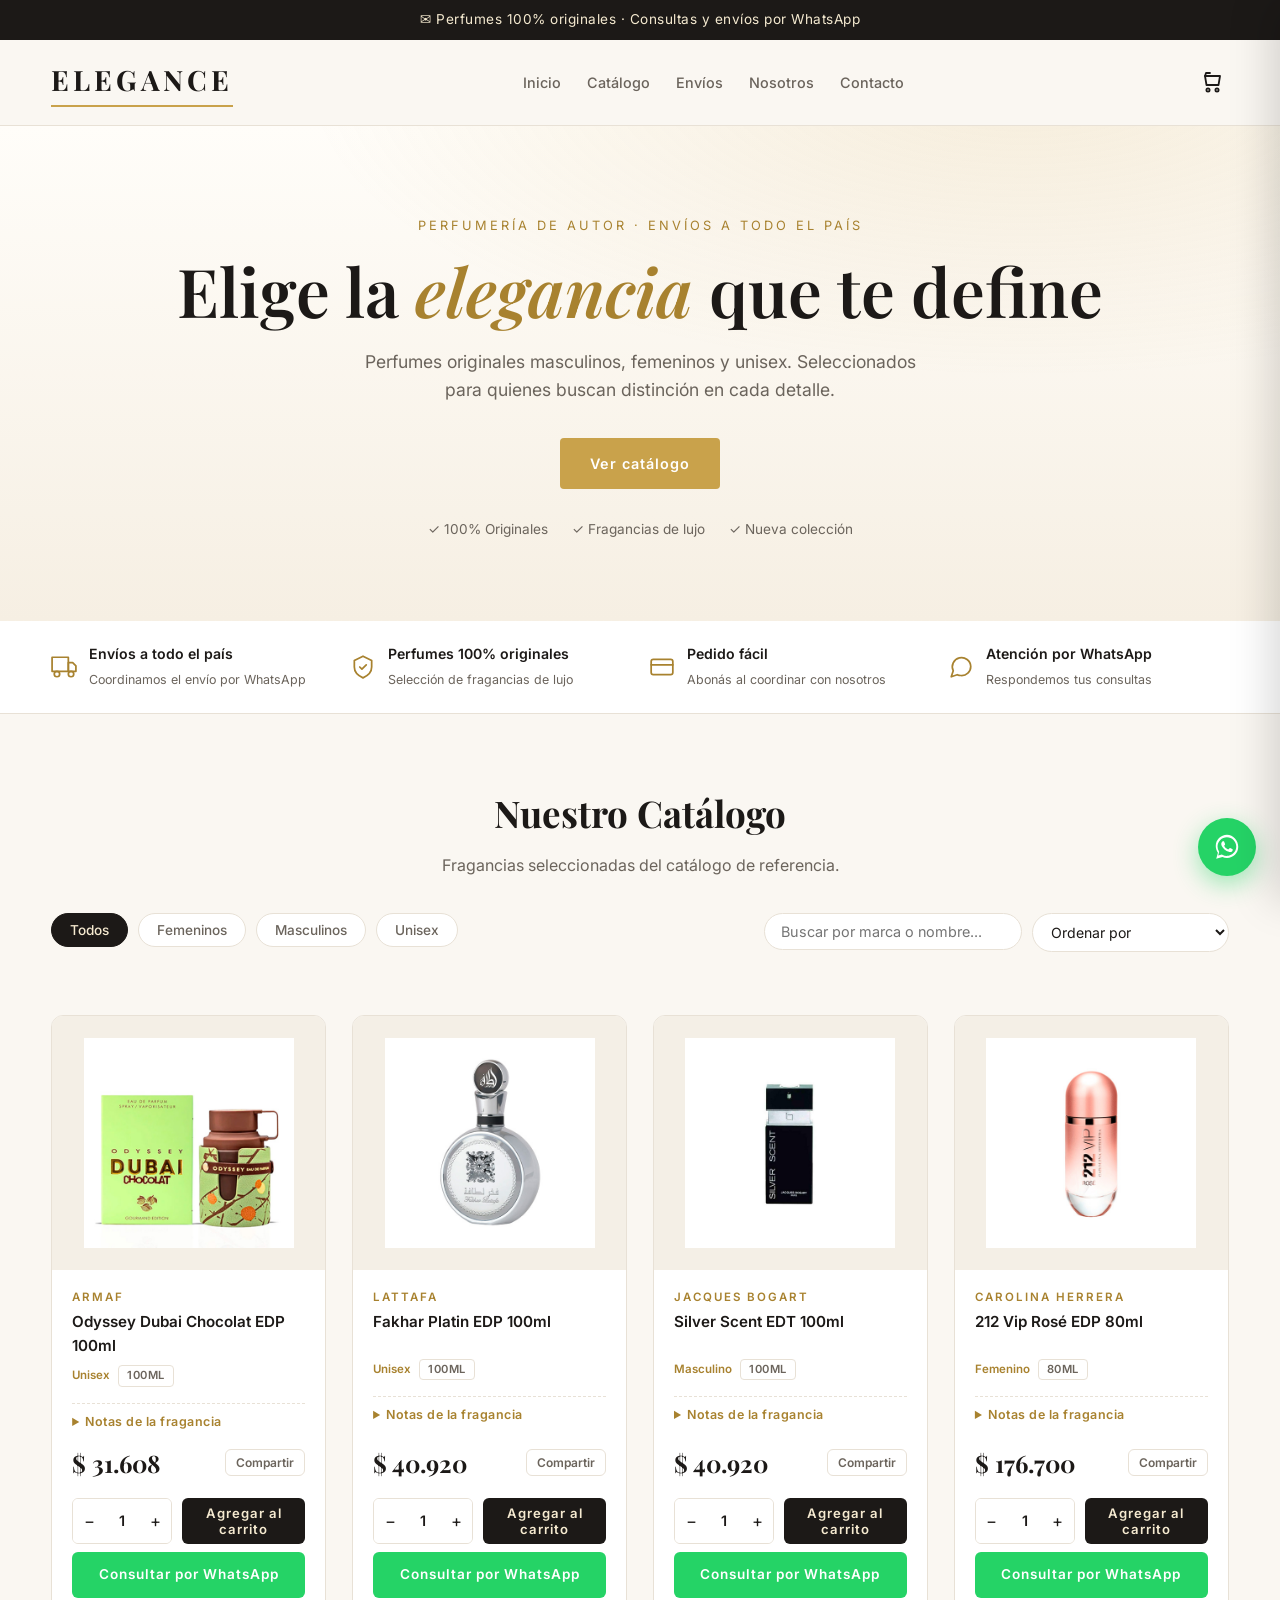
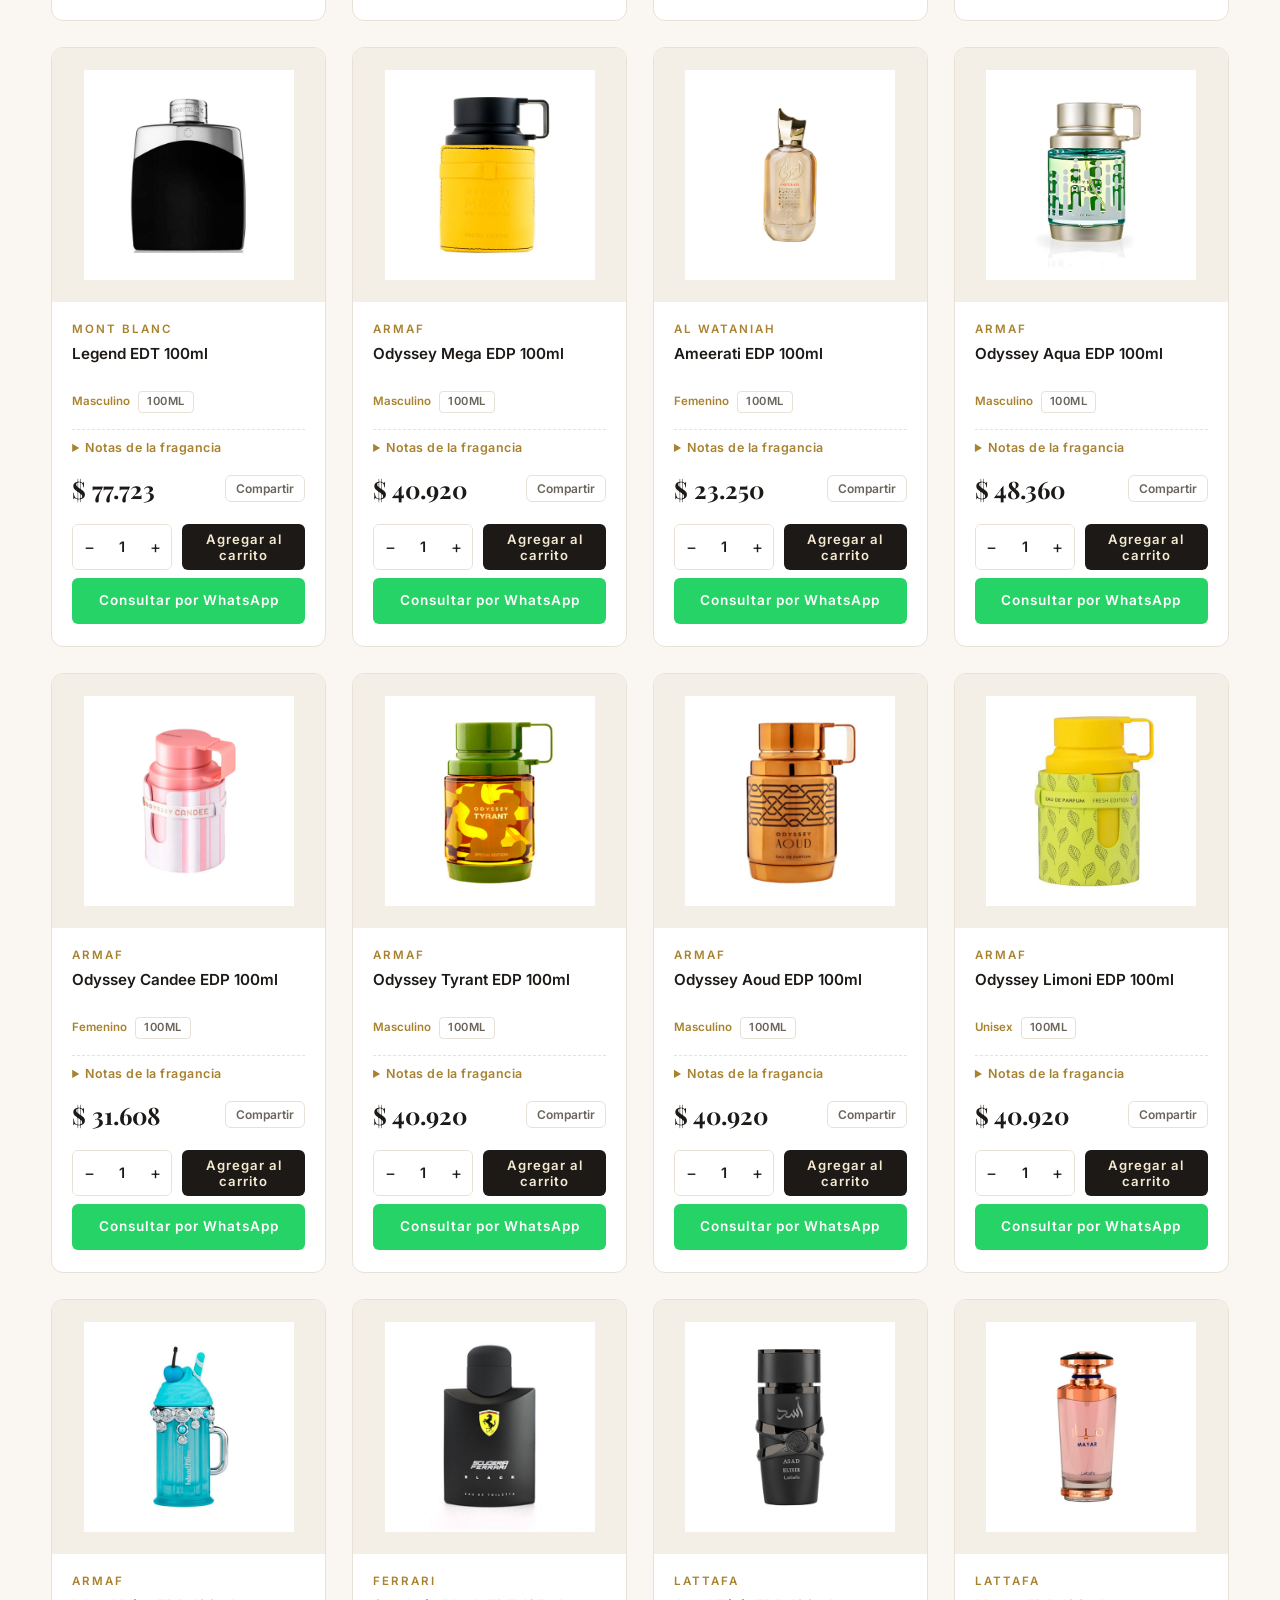
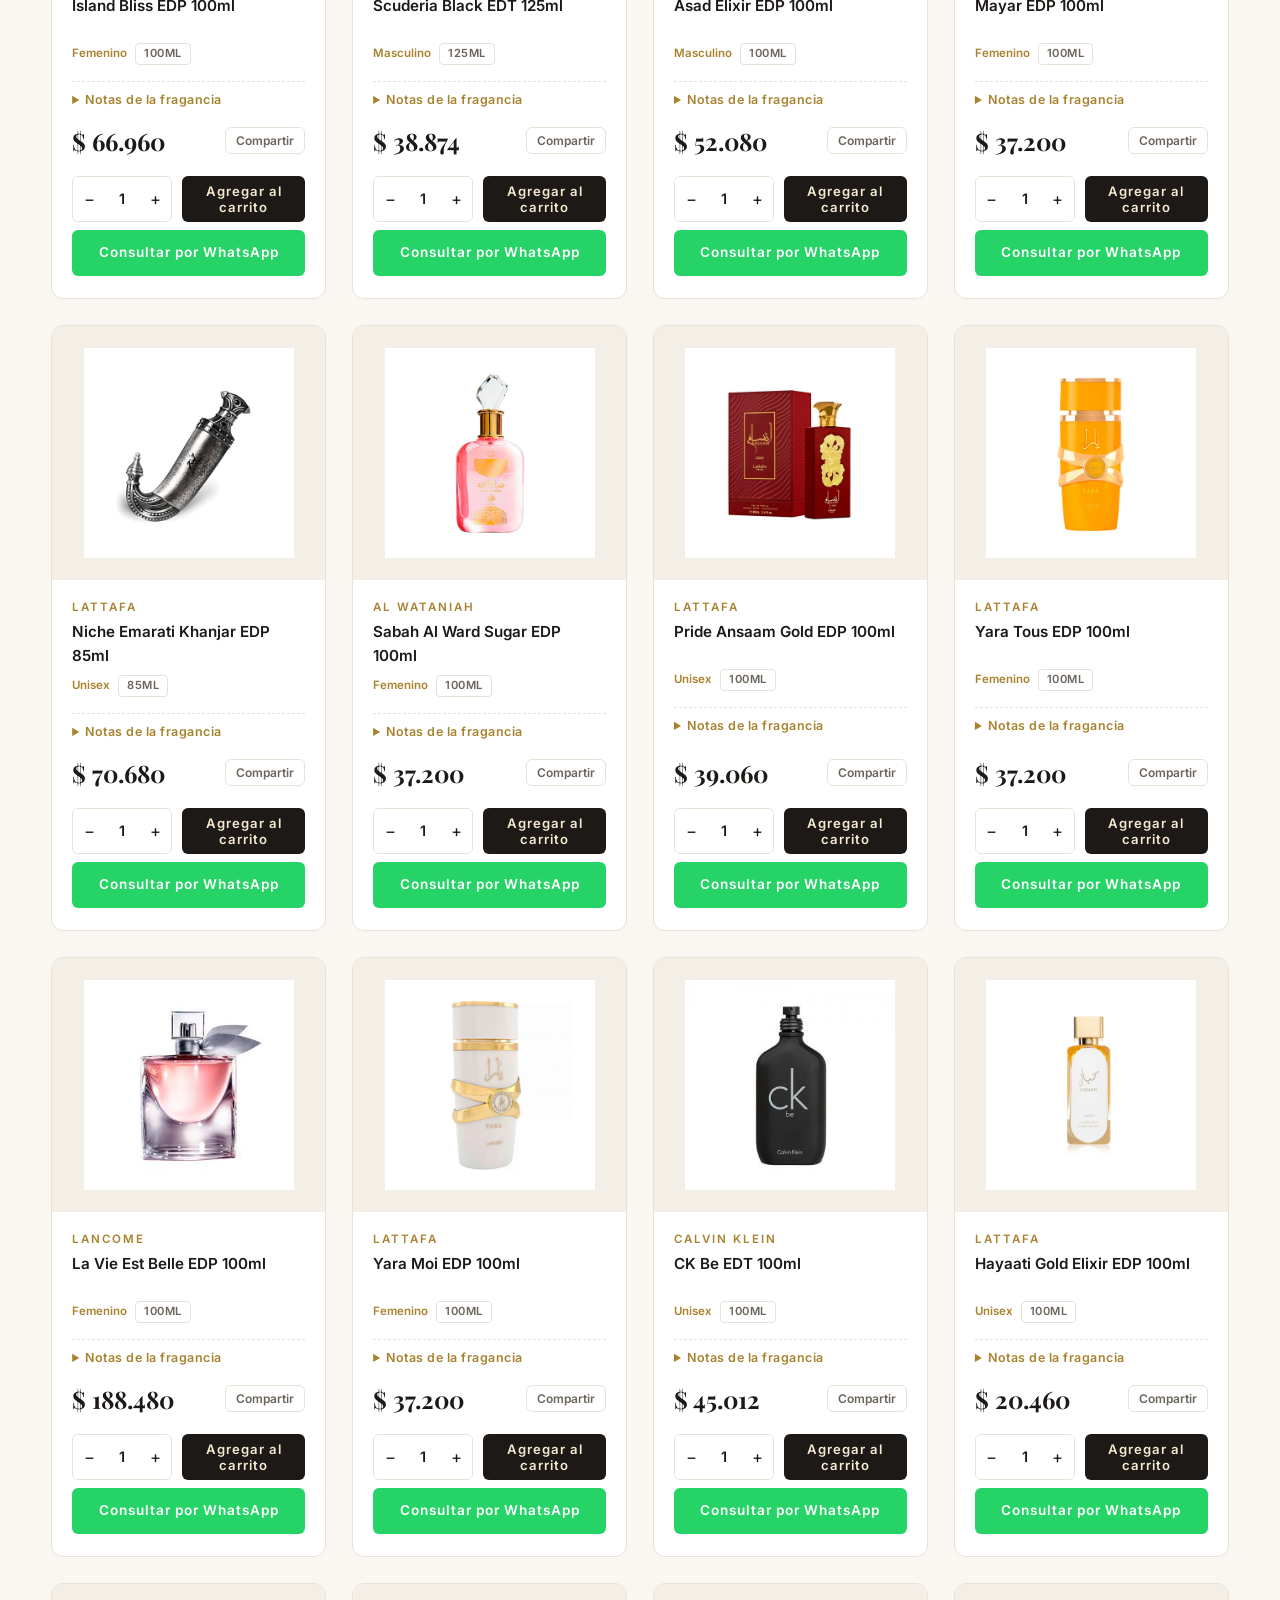
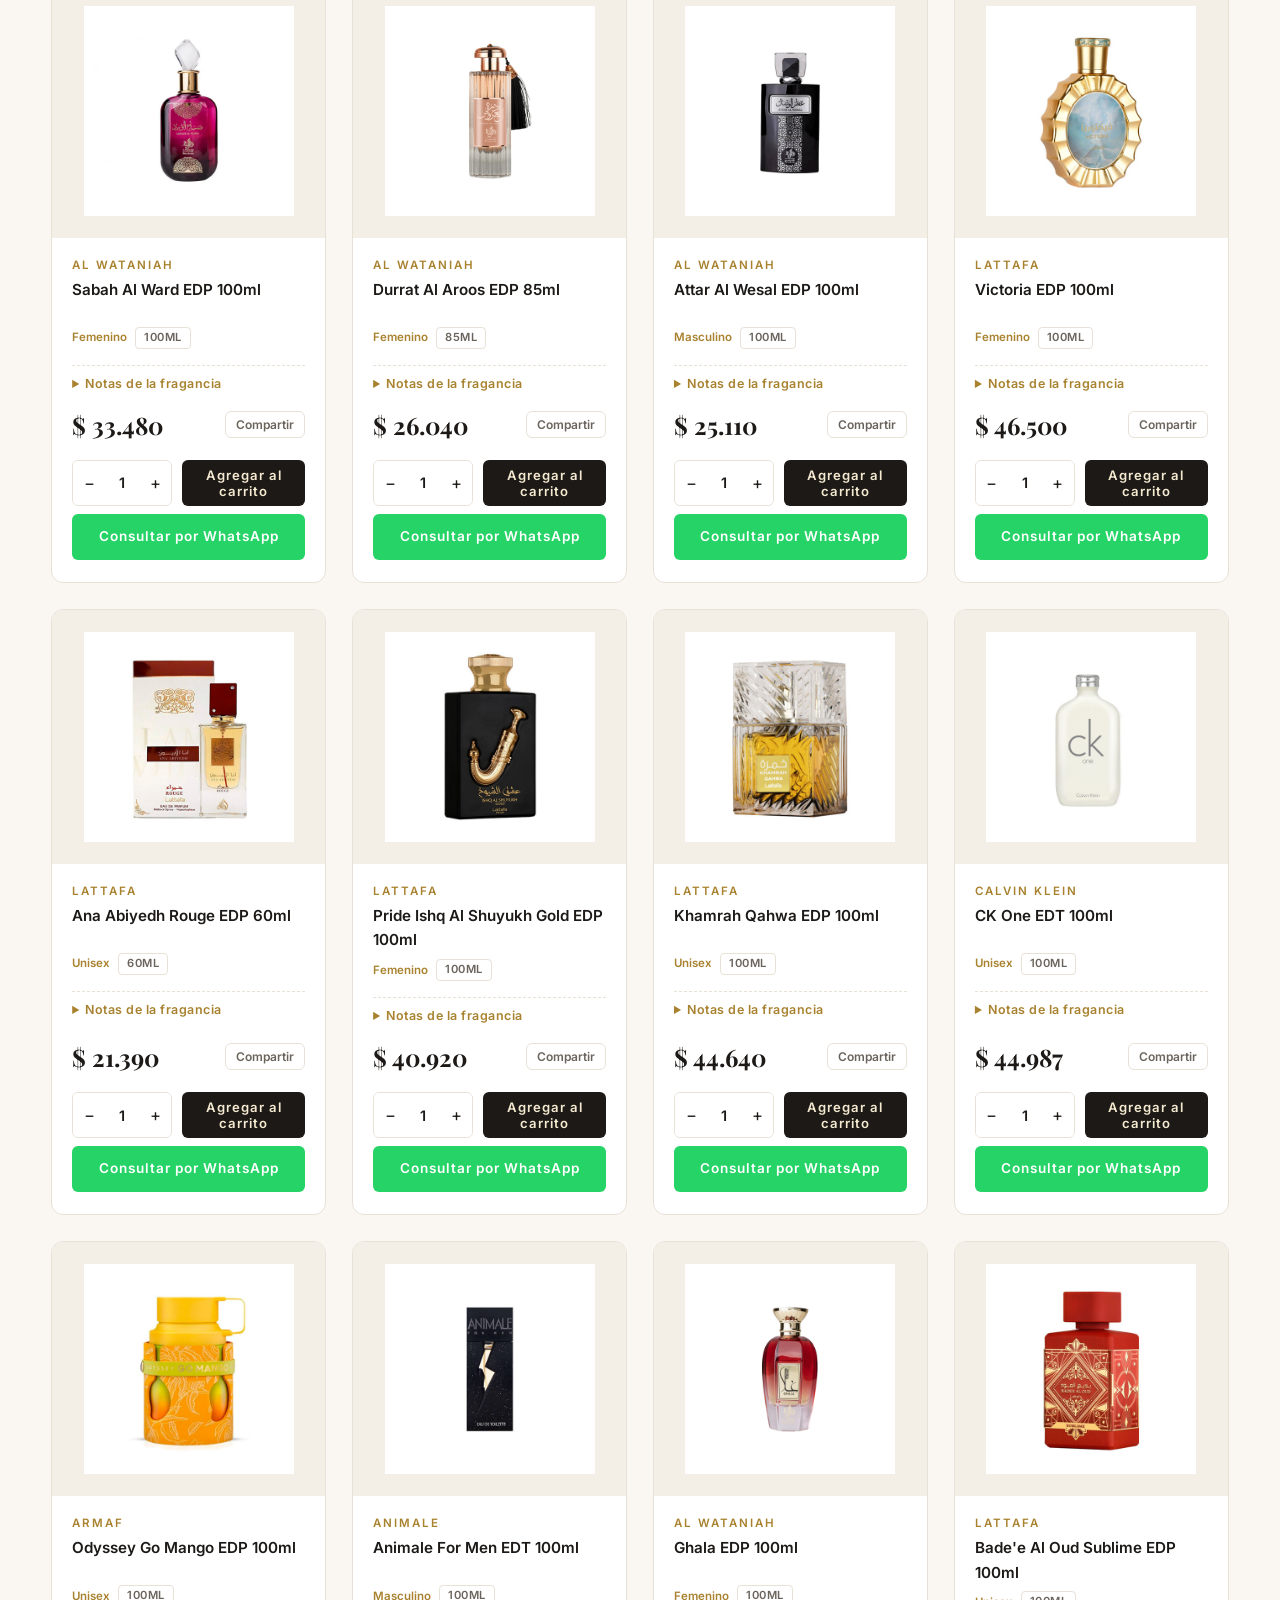
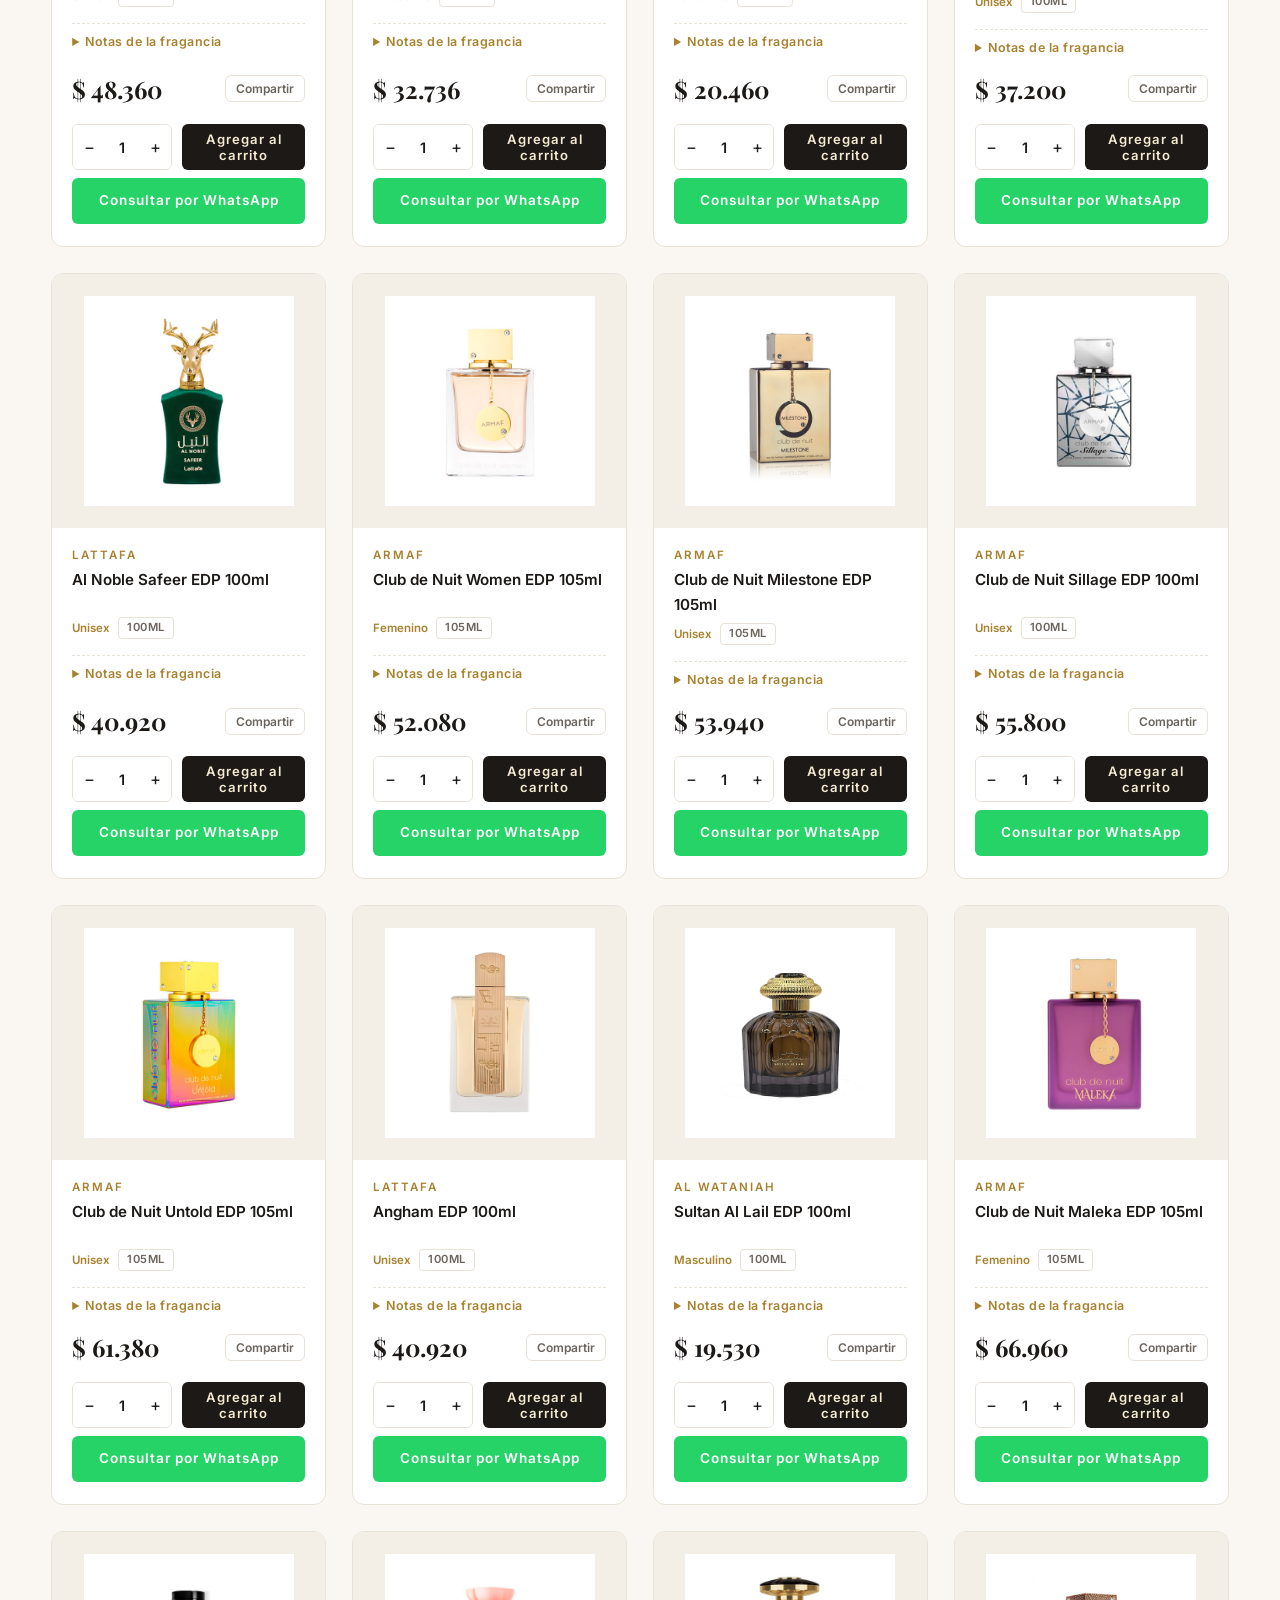
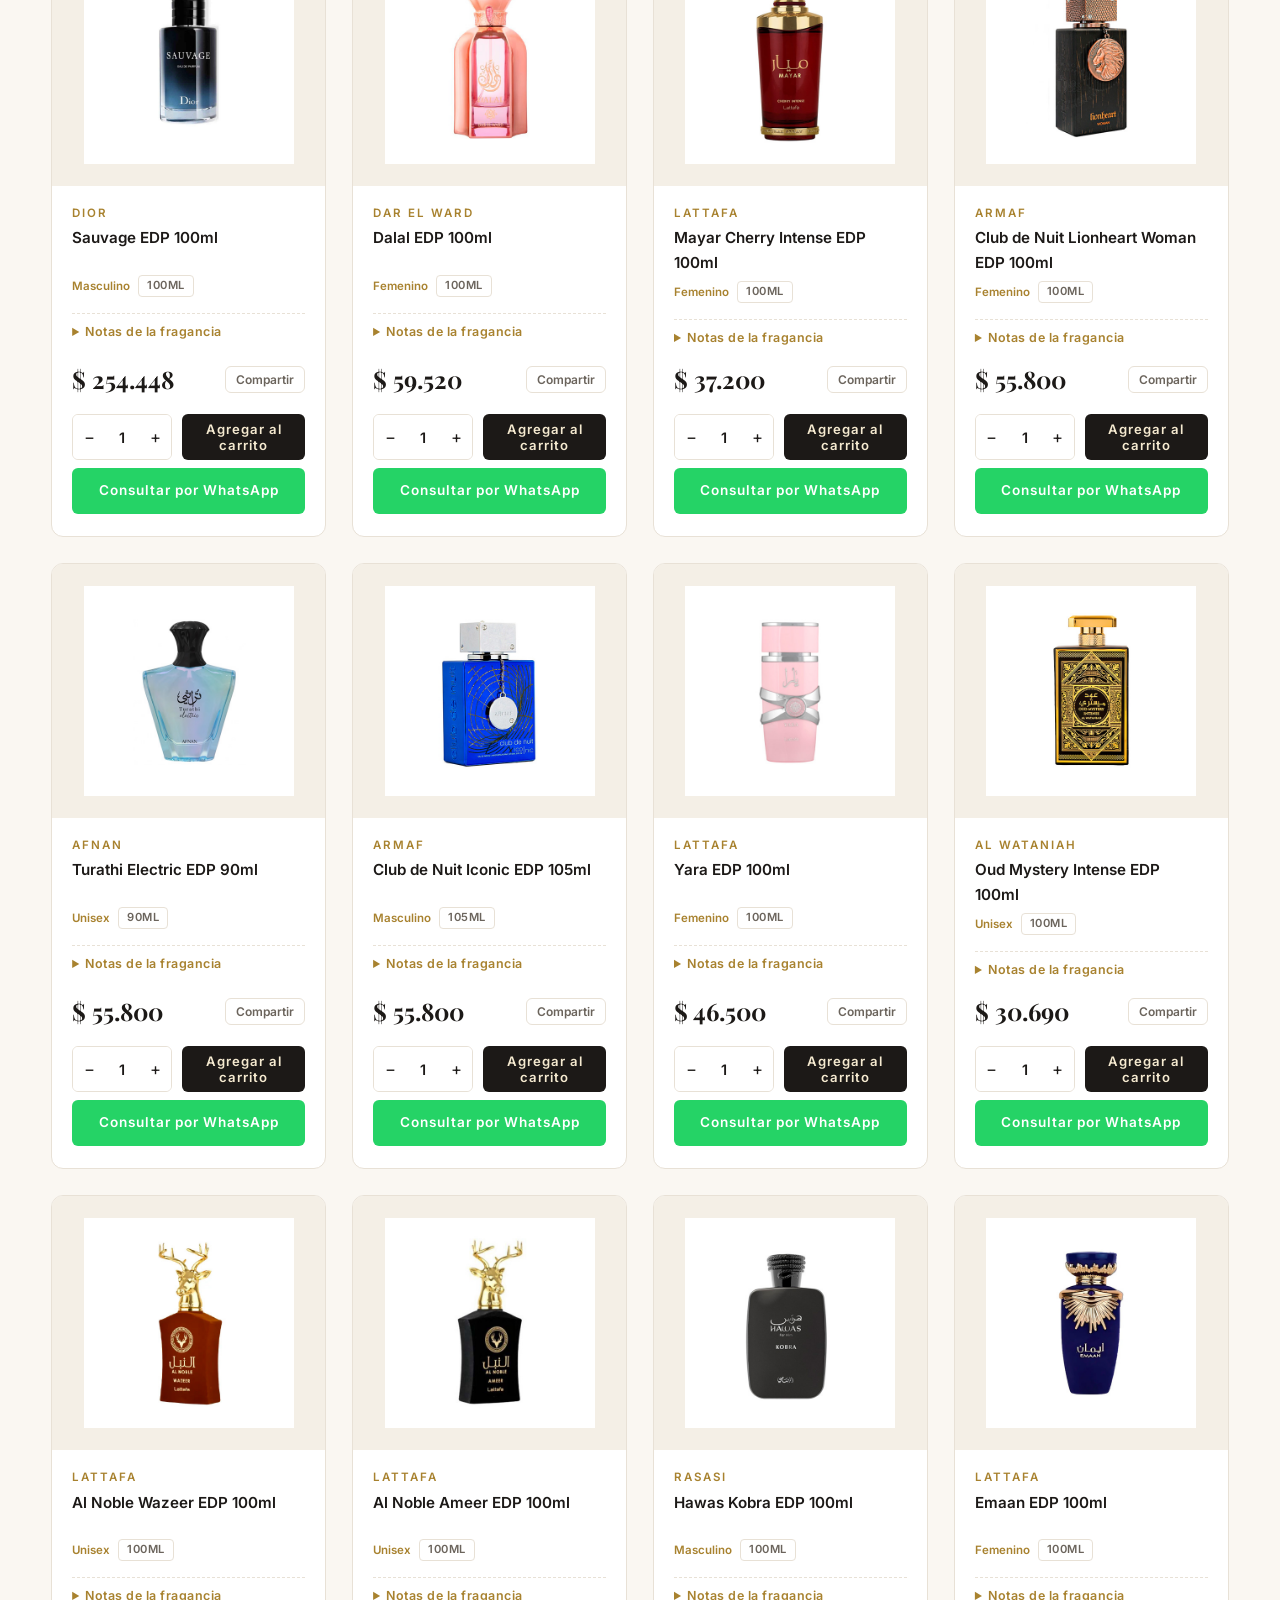
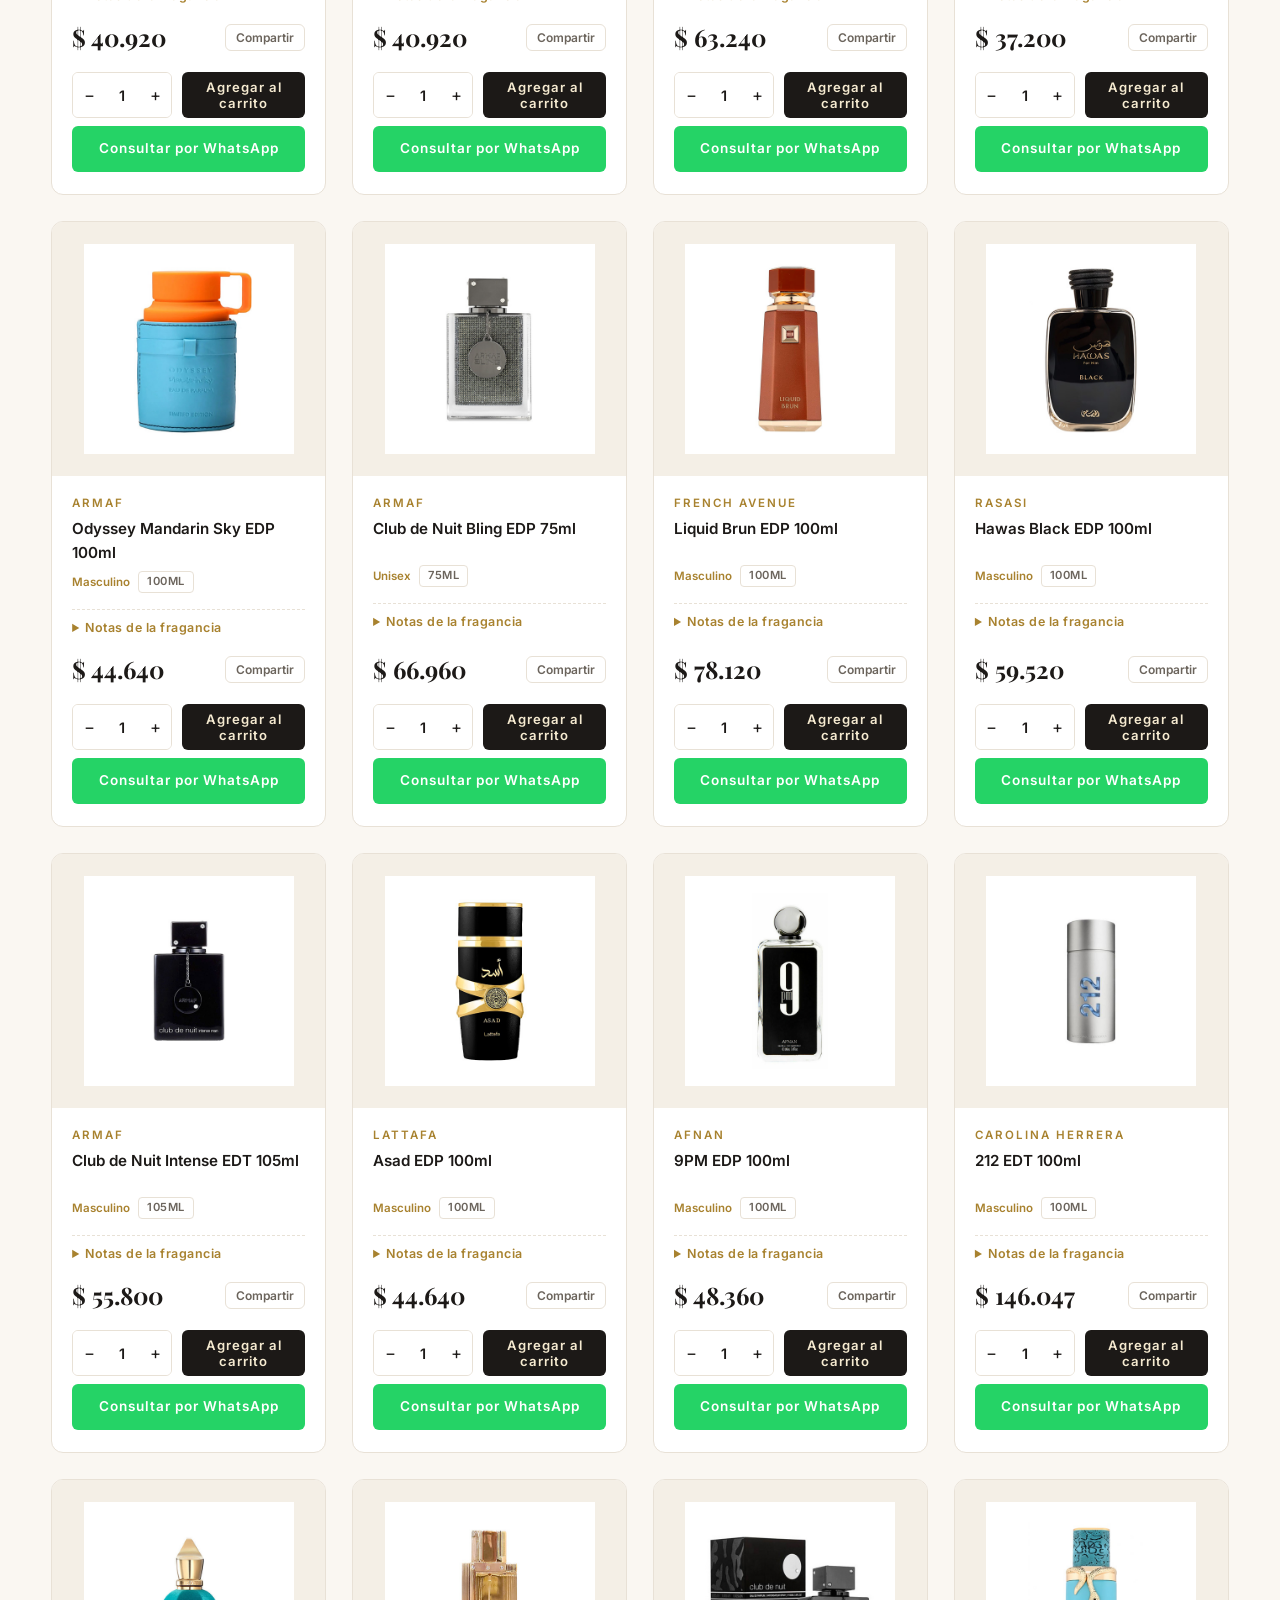
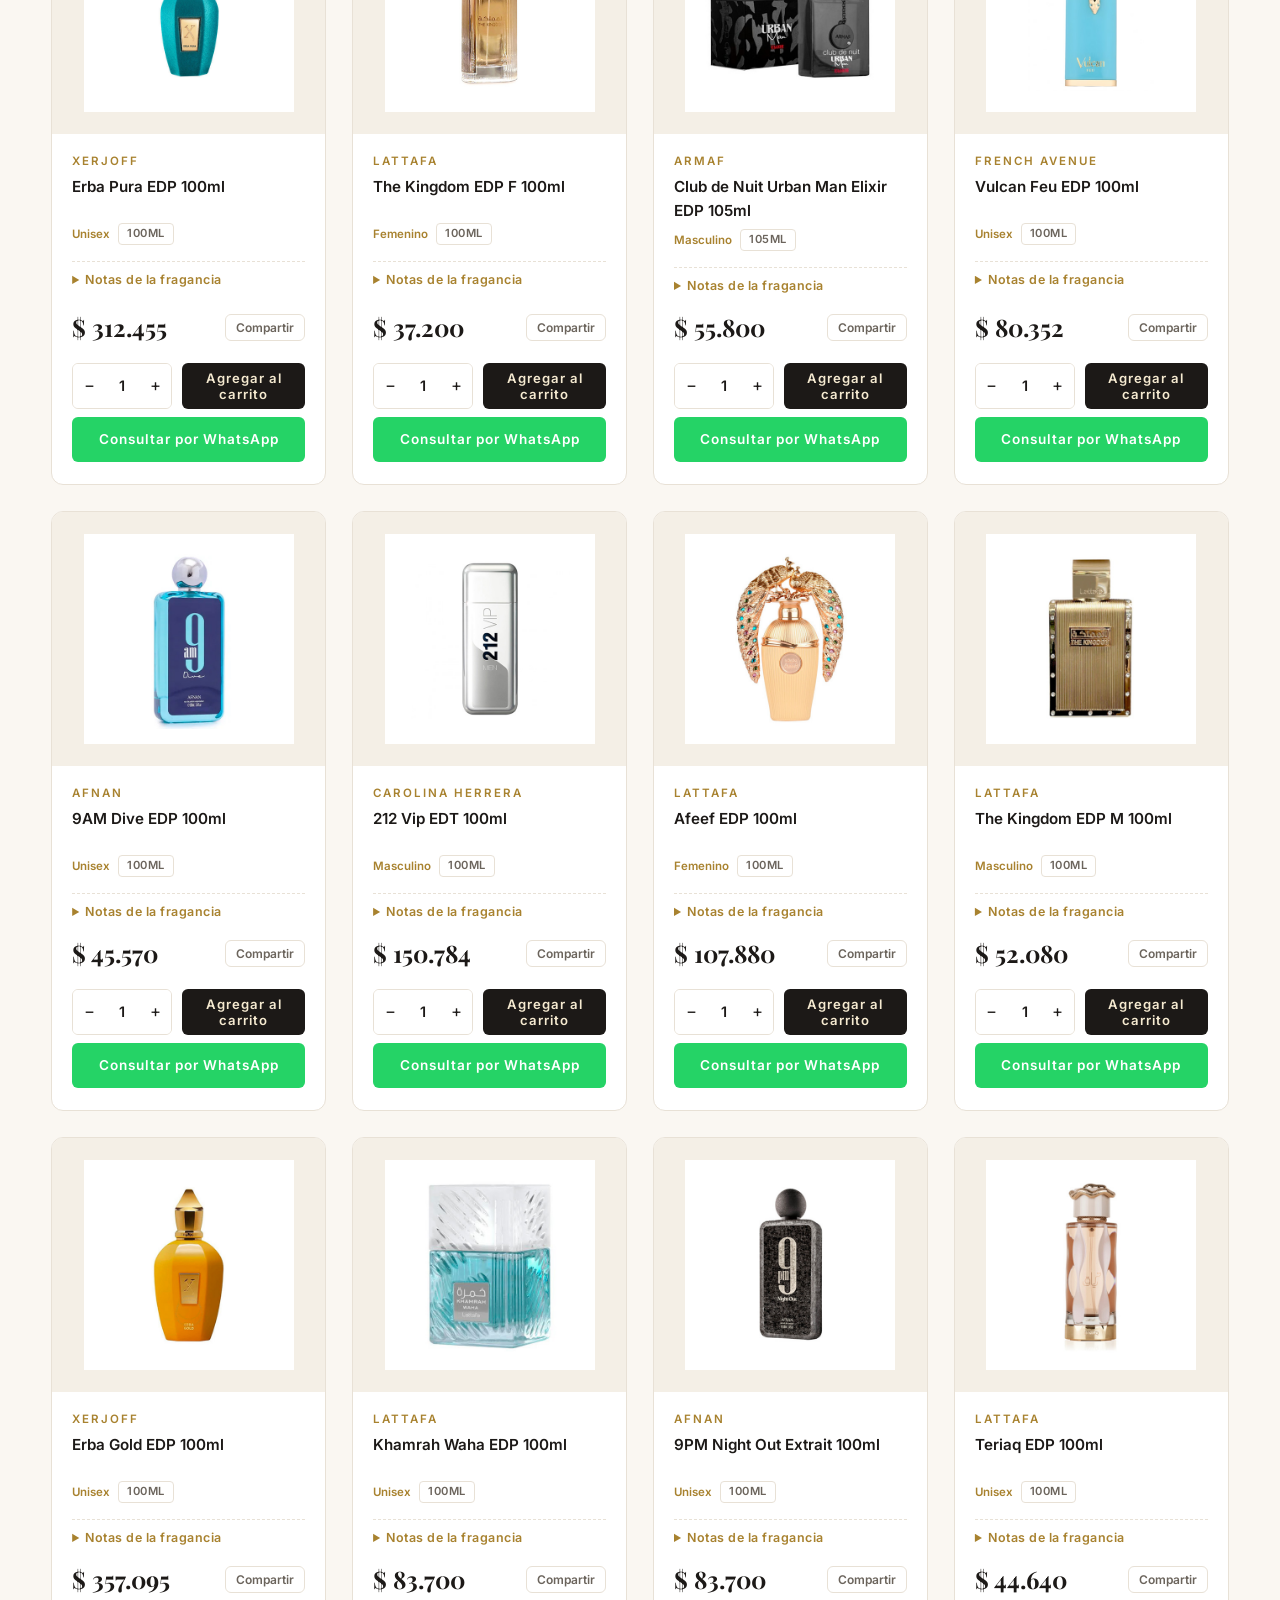
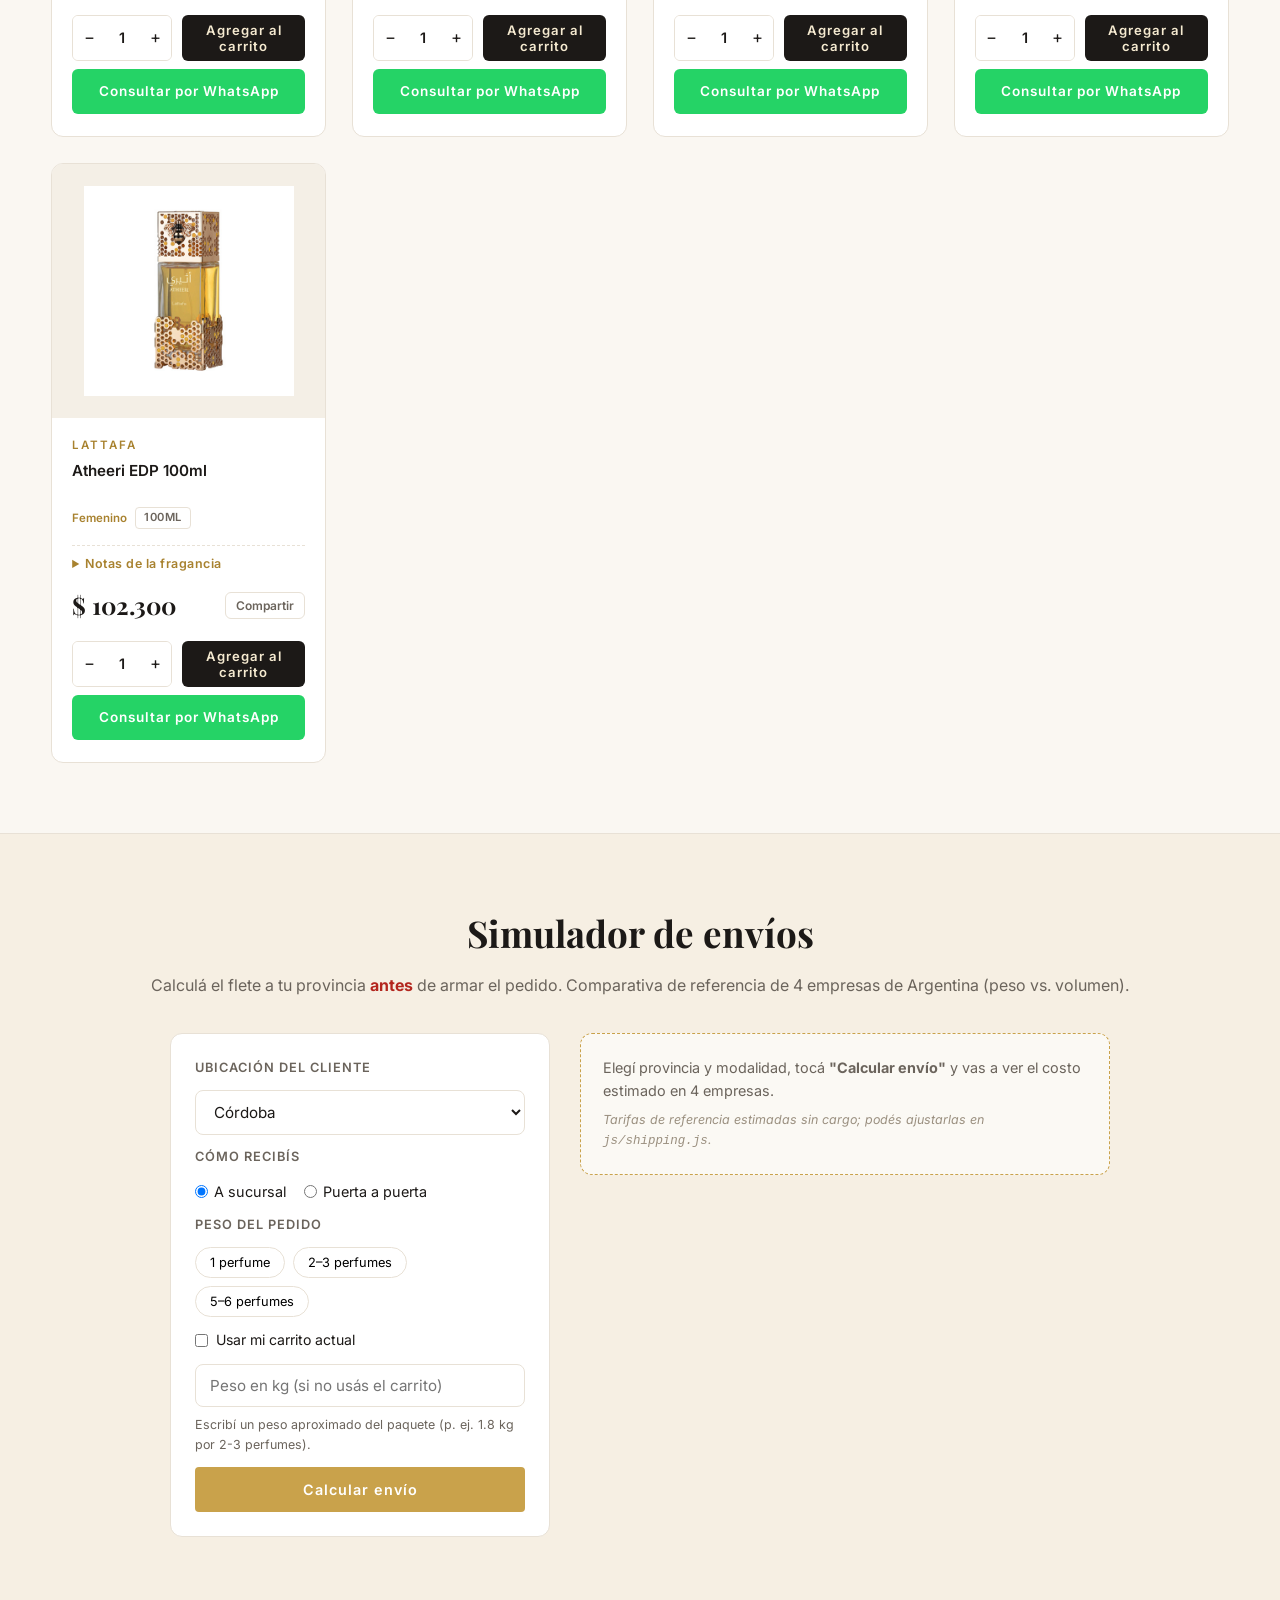
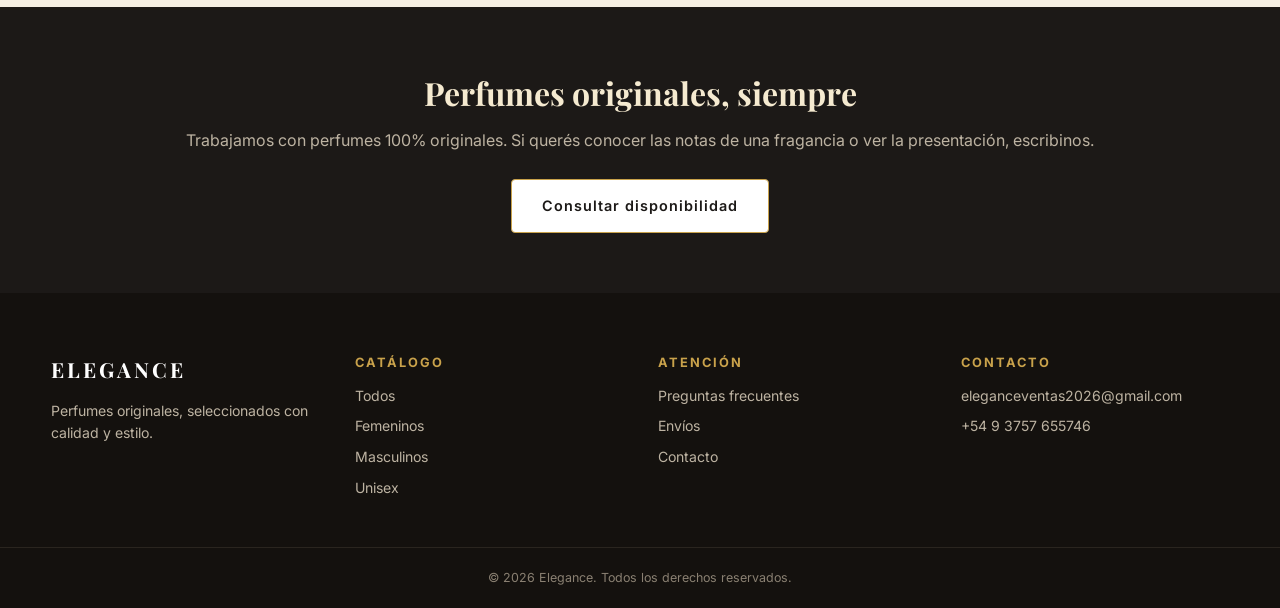
==== index.html @ fa1d2458 "Agregar favicon (SVG, PNG, ICO y apple-touch-icon) al sitio" ====
<!DOCTYPE html>
<html lang="es">
<head>
  <meta charset="UTF-8">
  <meta name="viewport" content="width=device-width, initial-scale=1.0">
  <title>Elegance | Perfumes Originales</title>
  <meta name="description" content="Elegance - Venta de perfumes originales: masculinos, femeninos y unisex.">
  <link rel="preconnect" href="https://fonts.googleapis.com">
  <link rel="preconnect" href="https://fonts.gstatic.com" crossorigin>
  <link href="https://fonts.googleapis.com/css2?family=Playfair+Display:ital,wght@0,400;0,600;0,700;1,400&family=Inter:wght@300;400;500;600;700&display=swap" rel="stylesheet">
  <link rel="stylesheet" href="css/style.css">
  <link rel="icon" type="image/svg+xml" href="favicon.svg">
  <link rel="icon" type="image/png" sizes="32x32" href="favicon.png">
  <link rel="shortcut icon" type="image/x-icon" href="favicon.ico">
  <link rel="apple-touch-icon" sizes="180x180" href="apple-touch-icon.png">
  <meta name="theme-color" content="#1c1917">
</head>
<body>

  <div class="announcement-bar">
    <span>&#9993; Perfumes 100% originales &middot; Consultas y envíos por WhatsApp</span>
  </div>

  <header class="header">
    <div class="container header-inner">
      <a href="#inicio" class="logo">ELEGANCE</a>
      <nav class="nav" id="nav">
        <a href="#inicio">Inicio</a>
        <a href="#catalogo">Catálogo</a>
        <a href="#envios">Envíos</a>
        <a href="#info">Nosotros</a>
        <a href="#contacto">Contacto</a>
      </nav>
      <div class="header-actions">
        <button class="cart-btn" id="cart-btn" aria-label="Carrito">
          <svg width="24" height="24" viewBox="0 0 24 24" fill="none" stroke="currentColor" stroke-width="1.8" stroke-linecap="round" stroke-linejoin="round"><path d="M6 6h15l-1.5 9h-12z"/><path d="M6 6l1-3h4"/><circle cx="9" cy="20" r="1.6"/><circle cx="18" cy="20" r="1.6"/></svg>
          <span class="cart-count" id="cart-count">0</span>
        </button>
      </div>
    </div>
  </header>

  <section class="hero" id="inicio">
    <div class="container hero-inner">
      <p class="hero-overline">Perfumería de autor · Envíos a todo el país</p>
      <h1 class="hero-title">Elige la <em>elegancia</em> que te define</h1>
      <p class="hero-sub">Perfumes originales masculinos, femeninos y unisex. Seleccionados para quienes buscan distinción en cada detalle.</p>
      <div class="hero-cta">
        <a href="#catalogo" class="btn btn-gold">Ver catálogo</a>
      </div>
      <div class="hero-badges">
        <span>&#10003; 100% Originales</span>
        <span>&#10003; Fragancias de lujo</span>
        <span>&#10003; Nueva colección</span>
      </div>
    </div>
  </section>

  <section class="benefits" id="beneficios">
    <div class="container benefits-inner">
      <div class="benefit">
        <svg viewBox="0 0 24 24" fill="none" stroke="currentColor" stroke-width="1.6" stroke-linecap="round" stroke-linejoin="round"><path d="M1 3h15v13H1z"/><path d="M16 8h4l3 3v5h-7V8z"/><circle cx="5.5" cy="18.5" r="2.5"/><circle cx="18.5" cy="18.5" r="2.5"/></svg>
        <div><strong>Envíos a todo el país</strong><span>Coordinamos el envío por WhatsApp</span></div>
      </div>
      <div class="benefit">
        <svg viewBox="0 0 24 24" fill="none" stroke="currentColor" stroke-width="1.6" stroke-linecap="round" stroke-linejoin="round"><path d="M12 2l8 4v6c0 5-3.5 8-8 10-4.5-2-8-5-8-10V6l8-4z"/><path d="M9 12l2 2 4-4"/></svg>
        <div><strong>Perfumes 100% originales</strong><span>Selección de fragancias de lujo</span></div>
      </div>
      <div class="benefit">
        <svg viewBox="0 0 24 24" fill="none" stroke="currentColor" stroke-width="1.6" stroke-linecap="round" stroke-linejoin="round"><rect x="2" y="5" width="20" height="14" rx="2"/><path d="M2 10h20"/></svg>
        <div><strong>Pedido fácil</strong><span>Abonás al coordinar con nosotros</span></div>
      </div>
      <div class="benefit">
        <svg viewBox="0 0 24 24" fill="none" stroke="currentColor" stroke-width="1.6" stroke-linecap="round" stroke-linejoin="round"><path d="M21 11.5a8.38 8.38 0 0 1-9 8.35 8.5 8.5 0 0 1-3.5-.72L3 21l1.85-5.5a8.5 8.5 0 1 1 16.15-4z"/></svg>
        <div><strong>Atención por WhatsApp</strong><span>Respondemos tus consultas</span></div>
      </div>
    </div>
  </section>

  <main class="container">
    <section id="catalogo">
      <div class="section-head">
        <h2>Nuestro Catálogo</h2>
        <p>Fragancias seleccionadas del catálogo de referencia.</p>
      </div>

      <div class="toolbar">
        <div class="filters" id="filters">
          <button class="filter-btn active" data-filter="todos">Todos</button>
          <button class="filter-btn" data-filter="F">Femeninos</button>
          <button class="filter-btn" data-filter="M">Masculinos</button>
          <button class="filter-btn" data-filter="U">Unisex</button>
        </div>
        <div class="toolbar-controls">
          <div class="search-box">
            <input type="text" id="search" placeholder="Buscar por marca o nombre..." aria-label="Buscar">
          </div>
          <select id="sort" aria-label="Ordenar">
            <option value="default">Ordenar por</option>
            <option value="price-asc">Precio: menor a mayor</option>
            <option value="price-desc">Precio: mayor a menor</option>
            <option value="name">Nombre: A-Z</option>
          </select>
        </div>
      </div>

      <div class="grid" id="grid"></div>
    </section>
  </main>

  <section class="shipping-section" id="envios">
    <div class="container">
      <div class="section-head">
        <h2>Simulador de envíos</h2>
        <p>Calculá el flete a tu provincia <strong>antes</strong> de armar el pedido. Comparativa de referencia de 4 empresas de Argentina (peso vs. volumen).</p>
      </div>
      <div class="ship-layout">
        <form class="ship-form" onsubmit="return false">
          <label class="ship-label" for="env-prov">Ubicación del cliente</label>
          <select id="env-prov" class="ship-input"></select>

          <span class="ship-label">Cómo recibís</span>
          <div class="ship-radio">
            <label><input type="radio" name="env-mode" value="sucursal" checked> A sucursal</label>
            <label><input type="radio" name="env-mode" value="domicilio"> Puerta a puerta</label>
          </div>

          <span class="ship-label">Peso del pedido</span>
          <div class="ship-chips">
            <button type="button" data-setkg="0.7">1 perfume</button>
            <button type="button" data-setkg="1.8">2–3 perfumes</button>
            <button type="button" data-setkg="3.5">5–6 perfumes</button>
          </div>
          <label class="ship-check"><input type="checkbox" id="env-usa-carrito" checked> Usar mi carrito actual</label>
          <input type="number" id="env-kg" class="ship-input" min="0.1" step="0.1" placeholder="Peso en kg (si no usás el carrito)">
          <p class="ship-hint" id="env-cart-hint"></p>

          <button type="button" class="btn btn-gold btn-block" id="env-quote">Calcular envío</button>
        </form>
        <div class="ship-results" id="env-results">
          <p class="ship-placeholder">Elegí provincia y modalidad, tocá <strong>"Calcular envío"</strong> y vas a ver el costo estimado en 4 empresas.<br>
          <em>Tarifas de referencia estimadas sin cargo; podés ajustarlas en <code>js/shipping.js</code>.</em></p>
        </div>
      </div>
    </div>
  </section>

  <section class="promo-banner" id="info">
    <div class="container promo-inner">
      <h2>Perfumes originales, siempre</h2>
      <p>Trabajamos con perfumes 100% originales. Si querés conocer las notas de una fragancia o ver la presentación, escribinos.</p>
      <a href="#contacto" class="btn btn-light">Consultar disponibilidad</a>
    </div>
  </section>

  <footer class="footer" id="contacto">
    <div class="container footer-inner">
      <div class="footer-col">
        <h3>ELEGANCE</h3>
        <p>Perfumes originales, seleccionados con calidad y estilo.</p>
      </div>
      <div class="footer-col">
        <h4>Catálogo</h4>
        <a href="#catalogo">Todos</a>
        <a href="#catalogo">Femeninos</a>
        <a href="#catalogo">Masculinos</a>
        <a href="#catalogo">Unisex</a>
      </div>
      <div class="footer-col">
        <h4>Atención</h4>
        <a href="#inicio">Preguntas frecuentes</a>
        <a href="#inicio">Envíos</a>
        <a href="#contacto">Contacto</a>
      </div>
      <div class="footer-col">
        <h4>Contacto</h4>
        <p>eleganceventas2026@gmail.com</p>
        <p>+54 9 3757 655746</p>
      </div>
    </div>
    <div class="footer-bottom">
      <p>© 2026 Elegance. Todos los derechos reservados.</p>
    </div>
  </footer>

  <div class="cart-overlay" id="cart-overlay"></div>
  <aside class="cart-drawer" id="cart-drawer" aria-label="Carrito de compras">
    <div class="cart-head">
      <h3>Tu carrito</h3>
      <button class="cart-close" id="cart-close" aria-label="Cerrar">&times;</button>
    </div>
    <div class="cart-items" id="cart-items"></div>
    <div class="cart-foot">
      <div class="ship-in-cart">
        <h4>Enviar a</h4>
        <select id="cart-prov" class="ship-input"></select>
        <div class="ship-radio">
          <label><input type="radio" name="cart-mode" value="sucursal" checked> A sucursal</label>
          <label><input type="radio" name="cart-mode" value="domicilio"> Puerta a puerta</label>
        </div>
        <button type="button" class="ship-mini-btn" id="cart-quote">Cotizar envío</button>
        <p class="ship-hint" id="cart-ship-empty">Agregá productos para cotizar el envío.</p>
        <div id="cart-ship"></div>
      </div>
      <div class="cart-total">
        <span>Total</span>
        <strong id="cart-total">US$ 0.00</strong>
      </div>
      <button class="btn btn-gold btn-block" id="checkout-btn">Solicitar pedido</button>
      <p class="cart-note">Se te contactará por WhatsApp para coordinar el pago y el envío.</p>
    </div>
  </aside>

  <div class="toast" id="toast">Producto agregado al carrito</div>

  <a class="wa-float" id="wa-float" href="https://wa.me/5493757655746?text=Hola%20Elegance%2C%20quiero%20consultar%20por%20un%20perfume" target="_blank" rel="noopener" aria-label="WhatsApp">
    <svg viewBox="0 0 32 32" fill="#fff" width="30" height="30"><path d="M16.004 3C9.383 3 4 8.383 4 15.004c0 2.646.865 5.105 2.33 7.093L4.5 28.5l6.604-1.727a11.95 11.95 0 0 0 4.9 1.045h.004C22.623 27.818 28 22.436 28 15.814 28 9.194 22.625 3 16.004 3Zm0 22.572h-.003a9.93 9.93 0 0 1-5.055-1.386l-.363-.215-3.962 1.036 1.058-3.857-.237-.376a9.92 9.92 0 0 1-1.52-5.302c0-5.5 4.478-9.98 9.98-9.98 5.5 0 9.974 4.481 9.974 9.981s-4.477 9.978-9.974 9.978Zm5.496-7.492c-.302-.151-1.786-.881-2.063-.982-.277-.101-.478-.151-.679.151-.201.302-.779.982-.955 1.184-.176.202-.352.227-.654.076-.302-.151-1.274-.47-2.425-1.496-.897-.8-1.503-1.789-1.679-2.09-.176-.302-.019-.465.132-.615.136-.136.302-.352.453-.528.151-.176.201-.302.302-.503.101-.202.05-.378-.025-.529-.075-.151-.679-1.636-.93-2.24-.245-.587-.494-.507-.679-.516l-.577-.01c-.201 0-.528.076-.805.378-.277.302-1.056 1.032-1.056 2.516 0 1.484 1.081 2.918 1.231 3.12.15.202 2.126 3.246 5.15 4.553.72.31 1.281.496 1.719.635.723.232 1.381.2 1.901.121.58-.089 1.786-.73 2.037-1.436.252-.706.252-1.31.176-1.436-.075-.126-.277-.201-.578-.352Z"/></svg>
  </a>

  <script src="js/products.js"></script>
  <script src="js/shipping.js"></script>
  <script src="js/envios.js"></script>
  <script src="js/main.js"></script>
</body>
</html>
---- css/style.css ----
:root {
  --gold: #c9a24b;
  --gold-dark: #a8822f;
  --ink: #1c1917;
  --cream: #faf7f2;
  --gray: #6b645c;
  --line: #e8e1d6;
  --danger: #b3261e;
  --red: #c0392b;
  --serif: "Playfair Display", Georgia, serif;
  --sans: "Inter", system-ui, sans-serif;
}

* { margin: 0; padding: 0; box-sizing: border-box; }

html { scroll-behavior: smooth; }

body {
  font-family: var(--sans);
  color: var(--ink);
  background: var(--cream);
  line-height: 1.6;
}

img { max-width: 100%; display: block; }
a { text-decoration: none; color: inherit; }
button { font-family: inherit; cursor: pointer; }

.container { width: min(1200px, 92%); margin: 0 auto; }

/* ---------- Announcement ---------- */
.announcement-bar {
  background: var(--ink);
  color: #f5ead0;
  text-align: center;
  font-size: 0.85rem;
  padding: 9px 16px;
  letter-spacing: 0.5px;
}
.announcement-bar strong { color: var(--gold); font-size: 0.95rem; }

/* ---------- Header ---------- */
.header {
  position: sticky;
  top: 0;
  z-index: 50;
  background: rgba(250, 247, 242, 0.92);
  backdrop-filter: blur(8px);
  border-bottom: 1px solid var(--line);
}
.header-inner {
  display: flex;
  align-items: center;
  justify-content: space-between;
  padding: 18px 0;
  position: relative;
}
.logo {
  font-family: var(--serif);
  font-weight: 700;
  font-size: 1.75rem;
  letter-spacing: 4px;
  color: var(--ink);
}
.logo::after { content: ""; display: block; height: 2px; width: 100%; background: var(--gold); margin-top: 2px; }

.nav { display: flex; gap: 26px; font-size: 0.9rem; font-weight: 500; }
.nav a { color: var(--gray); transition: color 0.2s; }
.nav a:hover { color: var(--ink); }

.cart-btn {
  background: none;
  border: none;
  position: relative;
  color: var(--ink);
  display: flex;
  align-items: center;
  padding: 6px;
}
.cart-count {
  position: absolute;
  top: -4px;
  right: -8px;
  background: var(--gold);
  color: #fff;
  font-size: 0.7rem;
  font-weight: 700;
  min-width: 18px;
  height: 18px;
  border-radius: 50%;
  display: flex;
  align-items: center;
  justify-content: center;
  padding: 0 4px;
}

/* ---------- Hero ---------- */
.hero {
  background:
    radial-gradient(1200px 500px at 80% -10%, rgba(201, 162, 75, 0.18), transparent 60%),
    linear-gradient(180deg, #fffdf9, #f6efe3);
  padding: 90px 0 80px;
  text-align: center;
}
.hero-overline {
  letter-spacing: 3px;
  text-transform: uppercase;
  font-size: 0.8rem;
  color: var(--gold-dark);
  margin-bottom: 18px;
}
.hero-title {
  font-family: var(--serif);
  font-weight: 600;
  font-size: clamp(2.4rem, 6vw, 4.2rem);
  line-height: 1.1;
  margin-bottom: 20px;
}
.hero-title em { color: var(--gold-dark); font-style: italic; }
.hero-sub {
  font-size: 1.1rem;
  color: var(--gray);
  max-width: 560px;
  margin: 0 auto 34px;
}
.hero-sub strong { color: var(--danger); }

.hero-cta {
  display: flex;
  flex-direction: column;
  align-items: center;
  gap: 28px;
}

.countdown { display: flex; gap: 12px; }
.cd-box {
  background: #fff;
  border: 1px solid var(--line);
  border-radius: 10px;
  min-width: 74px;
  padding: 12px 8px;
  box-shadow: 0 6px 18px rgba(28, 25, 23, 0.06);
}
.cd-box span {
  display: block;
  font-family: var(--serif);
  font-size: 1.7rem;
  font-weight: 700;
  color: var(--ink);
}
.cd-box small { font-size: 0.7rem; letter-spacing: 1.5px; color: var(--gray); text-transform: uppercase; }

.hero-badges {
  margin-top: 30px;
  display: flex;
  flex-wrap: wrap;
  justify-content: center;
  gap: 10px 24px;
  font-size: 0.85rem;
  color: var(--gray);
}
.hero-badges span::before { color: var(--gold-dark); }

/* ---------- Benefits strip ---------- */
.benefits { background: #fff; border-bottom: 1px solid var(--line); padding: 22px 0; }
.benefits-inner {
  display: grid;
  grid-template-columns: repeat(auto-fit, minmax(210px, 1fr));
  gap: 18px;
}
.benefit { display: flex; align-items: center; gap: 12px; }
.benefit svg { width: 26px; height: 26px; color: var(--gold-dark); flex-shrink: 0; }
.benefit strong { display: block; font-size: 0.88rem; font-weight: 600; }
.benefit span { font-size: 0.78rem; color: var(--gray); }

/* ---------- Buttons ---------- */
.btn {
  display: inline-block;
  padding: 14px 30px;
  font-weight: 600;
  font-size: 0.9rem;
  letter-spacing: 1px;
  border: none;
  border-radius: 4px;
  transition: all 0.2s;
}
.btn-gold { background: var(--gold); color: #fff; }
.btn-gold:hover { background: var(--gold-dark); transform: translateY(-1px); }
.btn-light { background: #fff; color: var(--ink); border: 1px solid var(--gold); }
.btn-light:hover { background: var(--gold); color: #fff; }
.btn-block { width: 100%; }

/* ---------- Sections ---------- */
#catalogo { padding: 70px 0; }
.section-head { text-align: center; margin-bottom: 34px; }
.section-head h2 {
  font-family: var(--serif);
  font-size: 2.3rem;
  margin-bottom: 10px;
}
.section-head p { color: var(--gray); }
.section-head strong { color: var(--danger); }

/* ---------- Filters ---------- */
.filters {
  display: flex;
  flex-wrap: wrap;
  justify-content: center;
  gap: 10px;
  margin-bottom: 36px;
}
.filter-btn {
  background: #fff;
  border: 1px solid var(--line);
  padding: 8px 18px;
  border-radius: 30px;
  font-size: 0.85rem;
  font-weight: 500;
  color: var(--gray);
  transition: all 0.2s;
}
.filter-btn:hover { border-color: var(--gold); color: var(--ink); }
.filter-btn.active { background: var(--ink); border-color: var(--ink); color: #f5ead0; }

/* ---------- Toolbar ---------- */
.toolbar {
  display: flex;
  flex-wrap: wrap;
  justify-content: space-between;
  align-items: flex-start;
  gap: 16px;
  margin-bottom: 32px;
}
.toolbar-controls { display: flex; gap: 10px; flex-wrap: wrap; }
.search-box input {
  padding: 9px 16px;
  border: 1px solid var(--line);
  border-radius: 30px;
  background: #fff;
  font-family: inherit;
  font-size: 0.9rem;
  min-width: 220px;
  color: var(--ink);
  outline: none;
}
.search-box input:focus { border-color: var(--gold); }
#sort {
  padding: 9px 14px;
  border: 1px solid var(--line);
  border-radius: 30px;
  background: #fff;
  font-family: inherit;
  font-size: 0.88rem;
  color: var(--ink);
  outline: none;
  cursor: pointer;
}

/* ---------- Grid ---------- */
.grid {
  display: grid;
  grid-template-columns: repeat(auto-fill, minmax(250px, 1fr));
  gap: 26px;
}
.card {
  position: relative;
  background: #fff;
  border: 1px solid var(--line);
  border-radius: 12px;
  overflow: hidden;
  display: flex;
  flex-direction: column;
  transition: transform 0.25s, box-shadow 0.25s;
}
.card:hover { transform: translateY(-5px); box-shadow: 0 18px 40px rgba(28, 25, 23, 0.1); }

.card-discount {
  position: absolute;
  top: 14px;
  left: 14px;
  background: var(--red);
  color: #fff;
  font-size: 0.8rem;
  font-weight: 700;
  padding: 5px 11px;
  border-radius: 4px;
  z-index: 2;
}

.card-img-wrap { background: #f4efe6; padding: 22px; }
.gallery-btn {
  display: block;
  width: 100%;
  background: none;
  border: none;
  padding: 0;
}
.gallery-btn img { height: 210px; object-fit: contain; margin: 0 auto; cursor: zoom-in; }

.thumb-row { display: flex; gap: 8px; margin-top: 12px; }
.thumb {
  background: #fff;
  border: 1px solid var(--line);
  border-radius: 6px;
  overflow: hidden;
  padding: 0;
  width: 52px;
  height: 52px;
  transition: border-color 0.2s;
}
.thumb img { width: 100%; height: 100%; object-fit: contain; }
.thumb.active, .thumb:hover { border-color: var(--gold); }

.card-body { padding: 18px 20px 22px; display: flex; flex-direction: column; flex: 1; }
.card-brand { font-size: 0.72rem; letter-spacing: 2px; text-transform: uppercase; color: var(--gold-dark); font-weight: 600; margin-bottom: 4px; }
.card-name { font-weight: 600; font-size: 0.95rem; margin-bottom: 6px; min-height: 2.8em; }
.card-name a:hover { color: var(--gold-dark); }
.card-tag { font-size: 0.72rem; color: var(--gold-dark); margin-bottom: 12px; font-weight: 600; }
.card-meta { display: flex; align-items: center; gap: 8px; margin-bottom: 12px; flex-wrap: wrap; }
.card-meta .card-tag { margin-bottom: 0; }
.card-size {
  font-size: 0.7rem;
  color: var(--gray);
  border: 1px solid var(--line);
  border-radius: 4px;
  padding: 1px 8px;
  font-weight: 600;
  text-transform: uppercase;
  letter-spacing: 0.5px;
}

.card-price-row { margin-top: auto; margin-bottom: 0; display: flex; align-items: center; justify-content: space-between; gap: 8px; }
.price-now { font-family: var(--serif); font-size: 1.5rem; font-weight: 700; color: var(--ink); }

.share-btn {
  background: none;
  border: 1px solid var(--line);
  border-radius: 6px;
  color: var(--gray);
  font-size: 0.75rem;
  font-weight: 600;
  padding: 5px 10px;
  white-space: nowrap;
  transition: all 0.2s;
}
.share-btn:hover { border-color: var(--gold); color: var(--gold-dark); }

.buy-row { display: flex; gap: 10px; margin-top: 16px; }
.qty {
  display: flex;
  align-items: center;
  border: 1px solid var(--line);
  border-radius: 6px;
  overflow: hidden;
  flex-shrink: 0;
}
.qty button {
  width: 32px;
  height: 44px;
  border: none;
  background: #fff;
  font-size: 1.05rem;
  color: var(--ink);
  line-height: 1;
}
.qty button:hover { background: var(--cream); }
.qty .qty-val { min-width: 34px; text-align: center; font-weight: 600; font-size: 0.9rem; }

.add-btn {
  flex: 1;
  background: var(--ink);
  color: #f5ead0;
  border: none;
  border-radius: 6px;
  font-weight: 600;
  font-size: 0.82rem;
  letter-spacing: 1px;
  transition: background 0.2s;
  padding: 0 12px;
}
.add-btn:hover { background: var(--gold-dark); color: #fff; }

/* ---------- Lightbox ---------- */
.lightbox {
  position: fixed;
  inset: 0;
  background: rgba(0, 0, 0, 0.82);
  z-index: 150;
  display: flex;
  align-items: center;
  justify-content: center;
  padding: 30px;
  opacity: 0;
  visibility: hidden;
  transition: opacity 0.25s;
}
.lightbox.open { opacity: 1; visibility: visible; }
.lightbox img {
  max-width: min(560px, 92vw);
  max-height: 82vh;
  object-fit: contain;
  background: #fff;
  border-radius: 10px;
  padding: 20px;
}
.lightbox-close {
  position: absolute;
  top: 20px;
  right: 28px;
  color: #fff;
  font-size: 2.6rem;
  line-height: 1;
  cursor: pointer;
}

.card-notes {
  margin: 4px 0 12px;
  font-size: 0.8rem;
  color: var(--gray);
  border-top: 1px dashed var(--line);
  padding-top: 8px;
}
.card-notes summary {
  cursor: pointer;
  color: var(--gold-dark);
  font-weight: 600;
  font-size: 0.78rem;
  letter-spacing: 0.5px;
  user-select: none;
}
.card-notes p { margin: 6px 0 0; line-height: 1.5; }

.wa-btn {
  margin-top: 8px;
  display: block;
  text-align: center;
  background: #25d366;
  color: #fff;
  padding: 12px;
  border-radius: 6px;
  font-weight: 600;
  font-size: 0.85rem;
  letter-spacing: 1px;
  transition: background 0.2s;
}
.wa-btn:hover { background: #1eb457; }

.wa-float {
  position: fixed;
  bottom: 24px;
  right: 24px;
  z-index: 80;
  width: 58px;
  height: 58px;
  border-radius: 50%;
  background: #25d366;
  display: flex;
  align-items: center;
  justify-content: center;
  box-shadow: 0 8px 24px rgba(37, 211, 102, 0.45);
  transition: transform 0.2s;
}
.wa-float:hover { transform: scale(1.08); }

/* ---------- Promo banner ---------- */
.promo-banner {
  background: var(--ink);
  color: #f5ead0;
  padding: 60px 0;
  text-align: center;
}
.promo-inner h2 { font-family: var(--serif); font-size: 2rem; margin-bottom: 10px; }
.promo-inner p { color: #bdb3a2; margin-bottom: 26px; }

/* ---------- Footer ---------- */
.footer { background: #14110e; color: #d8cfc0; padding-top: 60px; }
.footer-inner {
  display: grid;
  grid-template-columns: repeat(auto-fit, minmax(200px, 1fr));
  gap: 36px;
  padding-bottom: 40px;
}
.footer h3 { font-family: var(--serif); color: #fff; letter-spacing: 3px; margin-bottom: 14px; font-size: 1.3rem; }
.footer h4 { color: var(--gold); letter-spacing: 2px; text-transform: uppercase; font-size: 0.8rem; margin-bottom: 12px; }
.footer-col p { font-size: 0.88rem; color: #bdb3a2; margin-bottom: 8px; }
.footer-col a { display: block; font-size: 0.88rem; color: #bdb3a2; margin-bottom: 8px; }
.footer-col a:hover { color: #fff; }
.footer-bottom {
  border-top: 1px solid #2a251f;
  padding: 20px 0;
  text-align: center;
  font-size: 0.78rem;
  color: #8a8072;
}

/* ---------- Cart drawer ---------- */
.cart-overlay {
  position: fixed;
  inset: 0;
  background: rgba(0, 0, 0, 0.5);
  opacity: 0;
  visibility: hidden;
  transition: opacity 0.3s;
  z-index: 90;
}
.cart-overlay.show { opacity: 1; visibility: visible; }

.cart-drawer {
  position: fixed;
  top: 0;
  right: 0;
  height: 100%;
  width: min(400px, 92vw);
  background: var(--cream);
  z-index: 100;
  transform: translateX(100%);
  transition: transform 0.35s ease;
  display: flex;
  flex-direction: column;
  box-shadow: -10px 0 40px rgba(0, 0, 0, 0.15);
}
.cart-drawer.open { transform: translateX(0); }

.cart-head {
  display: flex;
  align-items: center;
  justify-content: space-between;
  padding: 22px 24px;
  border-bottom: 1px solid var(--line);
}
.cart-head h3 { font-family: var(--serif); font-size: 1.4rem; }
.cart-close { background: none; border: none; font-size: 2rem; color: var(--gray); line-height: 1; }
.cart-close:hover { color: var(--ink); }

.cart-items { flex: 1; overflow-y: auto; padding: 20px 24px; display: flex; flex-direction: column; gap: 18px; }

.cart-item { display: flex; gap: 14px; align-items: center; }
.cart-item img { width: 64px; height: 64px; object-fit: contain; background: #fff; border: 1px solid var(--line); border-radius: 8px; padding: 6px; }
.cart-item-info { flex: 1; min-width: 0; }
.cart-item-info .ci-name { font-size: 0.85rem; font-weight: 600; white-space: nowrap; overflow: hidden; text-overflow: ellipsis; }
.cart-item-info .ci-price { font-size: 0.85rem; color: var(--danger); font-weight: 700; }
.ci-qty { display: flex; align-items: center; gap: 8px; margin-top: 6px; }
.ci-qty button {
  width: 26px; height: 26px;
  border: 1px solid var(--line);
  background: #fff;
  border-radius: 5px;
  font-size: 1rem;
  line-height: 1;
}
.ci-qty span { min-width: 24px; text-align: center; font-weight: 600; font-size: 0.9rem; }
.ci-remove { background: none; border: none; color: var(--gray); font-size: 1.1rem; padding: 6px; }
.ci-remove:hover { color: var(--red); }

.cart-foot { border-top: 1px solid var(--line); padding: 20px 24px; }
.cart-total { display: flex; justify-content: space-between; align-items: center; margin-bottom: 16px; }
.cart-total strong { font-family: var(--serif); font-size: 1.5rem; color: var(--danger); }
.cart-note { font-size: 0.78rem; color: var(--gray); text-align: center; margin-top: 10px; }

.cart-empty { text-align: center; color: var(--gray); padding: 40px 0; }

/* ---------- Toast ---------- */
.toast {
  position: fixed;
  bottom: 30px;
  left: 50%;
  transform: translateX(-50%) translateY(80px);
  background: var(--ink);
  color: #f5ead0;
  padding: 14px 24px;
  border-radius: 8px;
  font-size: 0.9rem;
  z-index: 200;
  opacity: 0;
  transition: all 0.35s ease;
  box-shadow: 0 10px 30px rgba(0, 0, 0, 0.2);
}
.toast.show { opacity: 1; transform: translateX(-50%) translateY(0); }

/* ---------- Simulador de envíos ---------- */
.shipping-section { background: #f6efe3; padding: 70px 0; border-top: 1px solid var(--line); }
.ship-layout {
  display: grid;
  grid-template-columns: minmax(260px, 380px) 1fr;
  gap: 30px;
  align-items: start;
  max-width: 940px;
  margin: 0 auto;
}
.ship-form {
  background: #fff;
  border: 1px solid var(--line);
  border-radius: 12px;
  padding: 24px;
  display: flex;
  flex-direction: column;
  gap: 12px;
}
.ship-label { font-size: 0.8rem; font-weight: 600; color: var(--gray); text-transform: uppercase; letter-spacing: 1px; }
.ship-input {
  padding: 11px 14px;
  border: 1px solid var(--line);
  border-radius: 8px;
  background: #fff;
  font-family: inherit;
  font-size: 0.95rem;
  color: var(--ink);
  outline: none;
  width: 100%;
}
.ship-input:focus { border-color: var(--gold); }
.ship-radio { display: flex; gap: 18px; font-size: 0.9rem; flex-wrap: wrap; }
.ship-radio label { display: flex; align-items: center; gap: 6px; cursor: pointer; }
.ship-chips { display: flex; gap: 8px; flex-wrap: wrap; }
.ship-chips button {
  background: #fff;
  border: 1px solid var(--line);
  border-radius: 30px;
  padding: 7px 14px;
  font-size: 0.8rem;
  cursor: pointer;
  transition: all 0.2s;
}
.ship-chips button:hover { border-color: var(--gold); color: var(--gold-dark); }
.ship-check { display: flex; align-items: center; gap: 8px; font-size: 0.88rem; color: var(--ink); cursor: pointer; }
.ship-hint { font-size: 0.78rem; color: var(--gray); margin-top: -4px; }
.ship-results { display: flex; flex-direction: column; gap: 10px; }
.ship-placeholder {
  background: rgba(255, 255, 255, 0.6);
  border: 1px dashed var(--gold);
  border-radius: 12px;
  padding: 22px;
  color: var(--gray);
  font-size: 0.9rem;
  line-height: 1.6;
}
.ship-placeholder em { display: block; margin-top: 8px; font-size: 0.78rem; color: #9a8f7f; }
.ship-sum { font-size: 0.82rem; color: var(--gray); margin: 0 0 4px; }
.company-row {
  background: #fff;
  border: 1px solid var(--line);
  border-left: 4px solid var(--gold);
  border-radius: 10px;
  padding: 14px 16px;
  display: flex;
  justify-content: space-between;
  align-items: center;
  gap: 16px;
  flex-wrap: wrap;
}
.company-row:first-of-type { border-left-color: #1e7a46; }
.cr-info { display: flex; flex-direction: column; gap: 3px; }
.cr-info strong { font-size: 0.95rem; }
.cr-info span { font-size: 0.76rem; color: var(--gray); max-width: 420px; }
.cr-data { display: flex; flex-direction: column; align-items: flex-end; gap: 3px; }
.cr-data b { font-family: var(--serif); font-size: 1.25rem; color: var(--danger); white-space: nowrap; }
.cr-data span { font-size: 0.74rem; color: var(--gray); }
.ship-badge {
  display: inline-block;
  background: #1e7a46;
  color: #fff;
  font-size: 0.68rem;
  font-weight: 700;
  padding: 1px 8px;
  border-radius: 10px;
  width: fit-content;
}

/* ---------- Envío en el carrito ---------- */
.ship-in-cart {
  border-bottom: 1px solid var(--line);
  padding: 14px 0 16px;
  margin-bottom: 16px;
}
.ship-in-cart h4 { font-size: 0.85rem; text-transform: uppercase; letter-spacing: 1.5px; color: var(--gray); margin-bottom: 10px; }
.ship-in-cart .ship-input { margin-bottom: 8px; }
.ship-in-cart .ship-radio { margin-bottom: 10px; }
.ship-in-cart .ship-hint { margin: 0 0 8px; }
.ship-mini-btn {
  width: 100%;
  background: var(--ink);
  color: #f5ead0;
  border: none;
  border-radius: 6px;
  padding: 10px;
  font-weight: 600;
  font-size: 0.8rem;
  letter-spacing: 1px;
  cursor: pointer;
}
.ship-mini-btn:hover { background: var(--gold-dark); color: #fff; }
#cart-ship .company-row { padding: 10px 12px; }
#cart-ship .company-row .cr-info span { display: none; }
#cart-ship .cr-data b { font-size: 1.05rem; }

@media (max-width: 860px) {
  .ship-layout { grid-template-columns: 1fr; }
}

/* ---------- Responsive ---------- */
@media (max-width: 860px) {
  .nav {
    position: absolute;
    top: 100%;
    left: 0;
    right: 0;
    background: var(--cream);
    flex-direction: column;
    gap: 0;
    border-bottom: 1px solid var(--line);
    display: none;
    padding: 8px 0;
  }
  .nav a { padding: 12px 20px; font-size: 0.95rem; }
  .hero { padding: 60px 0; }
}
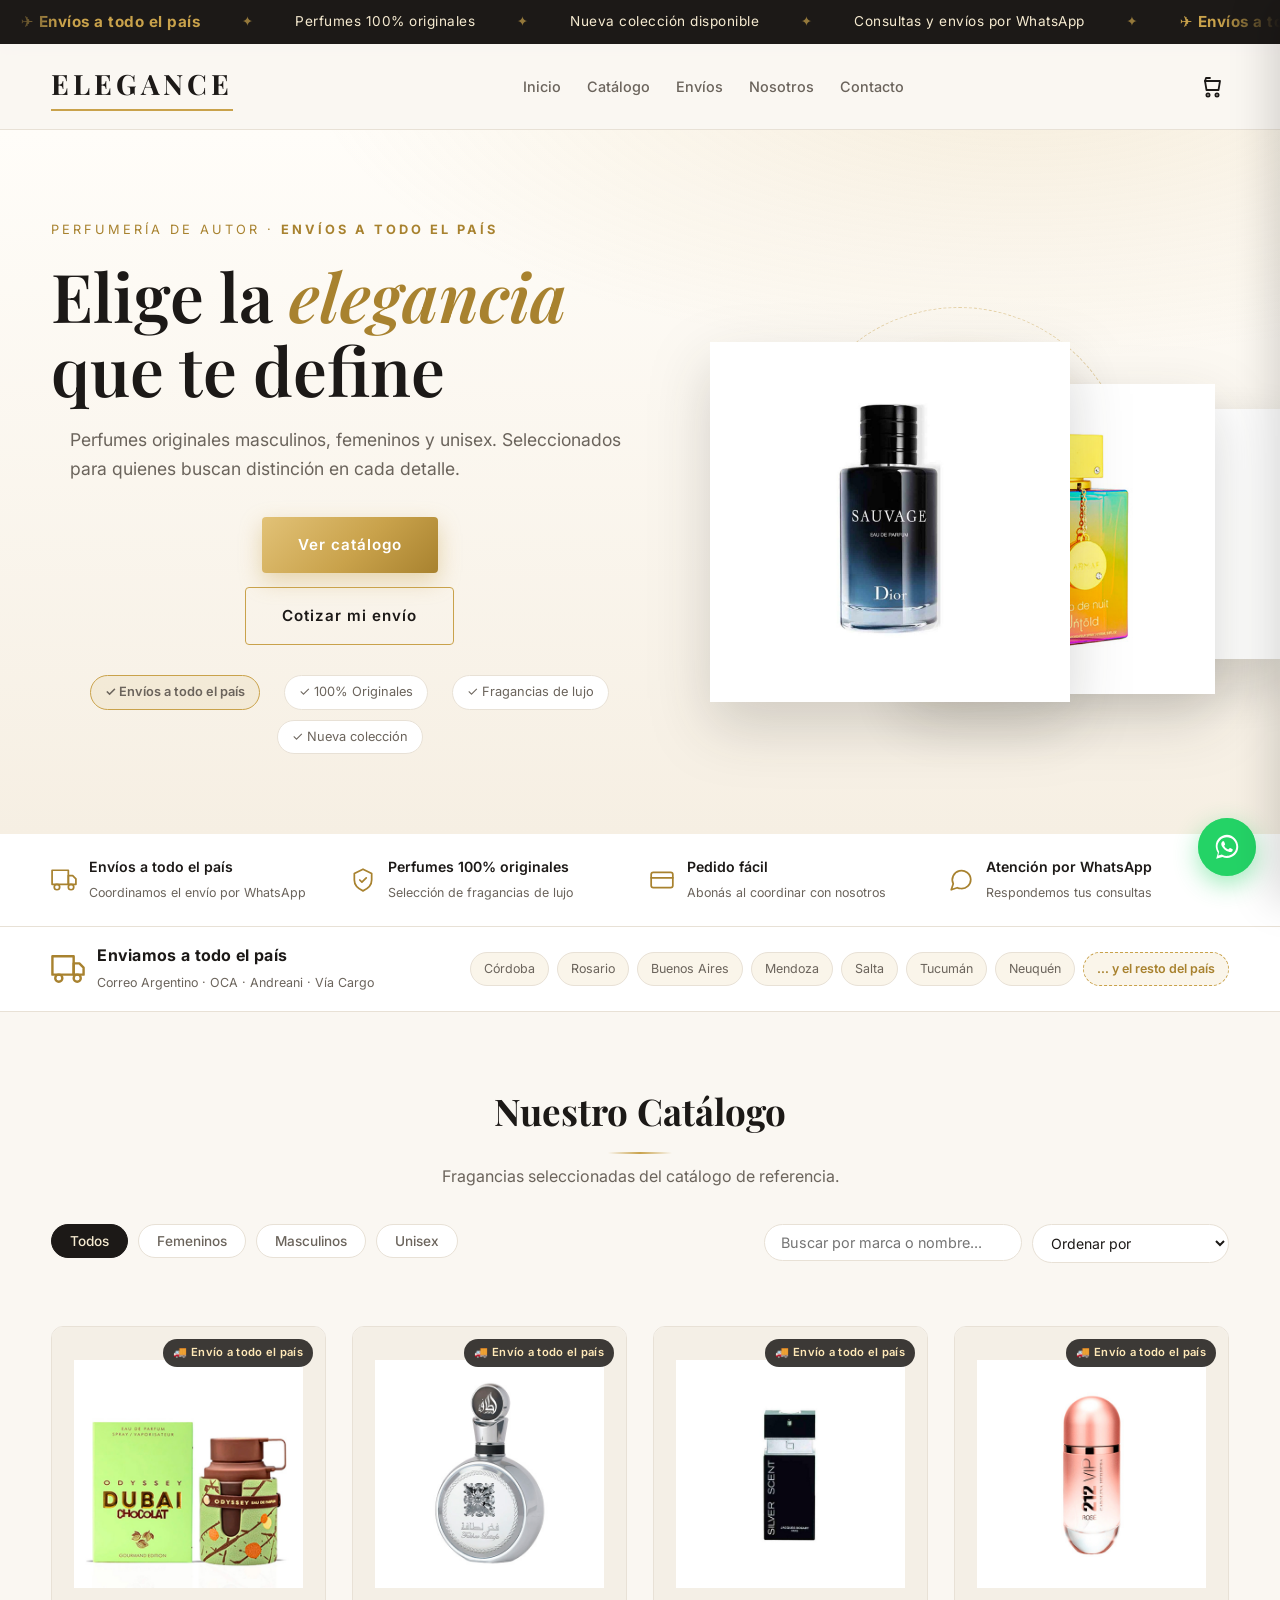
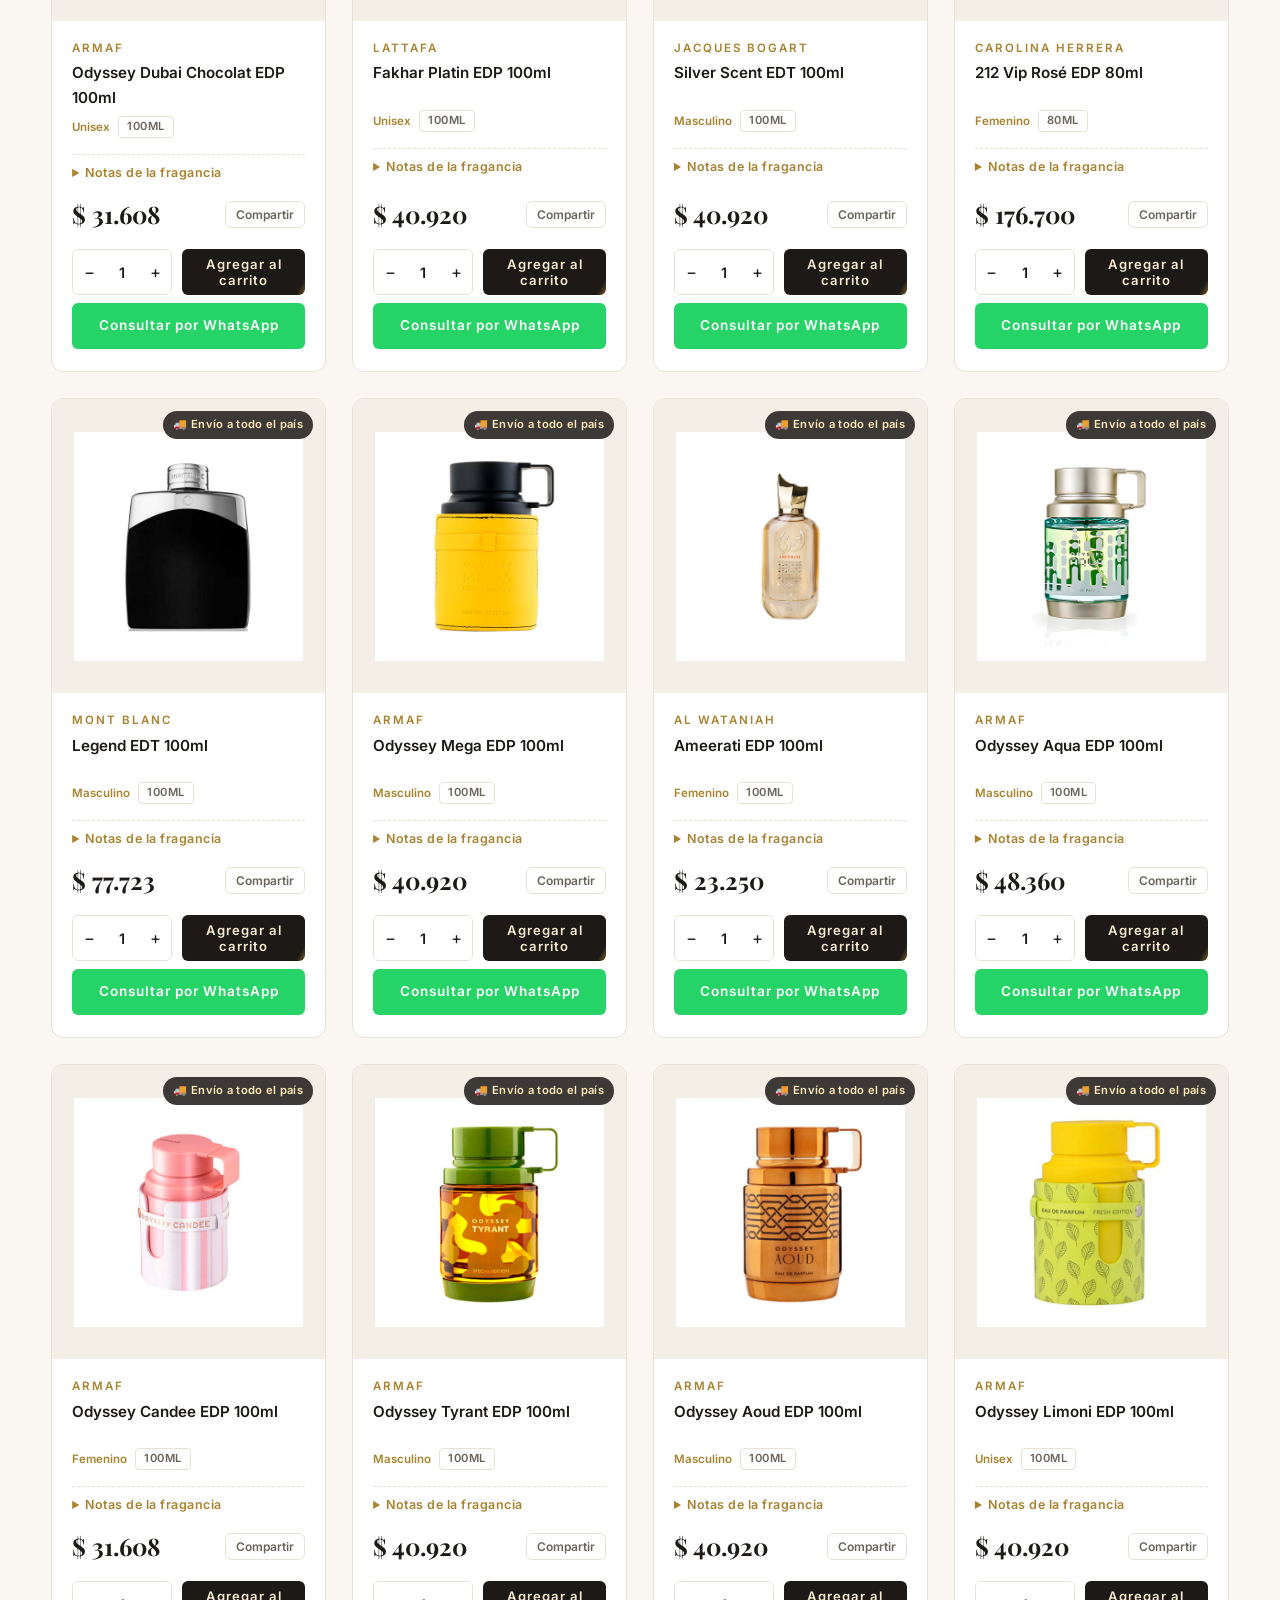
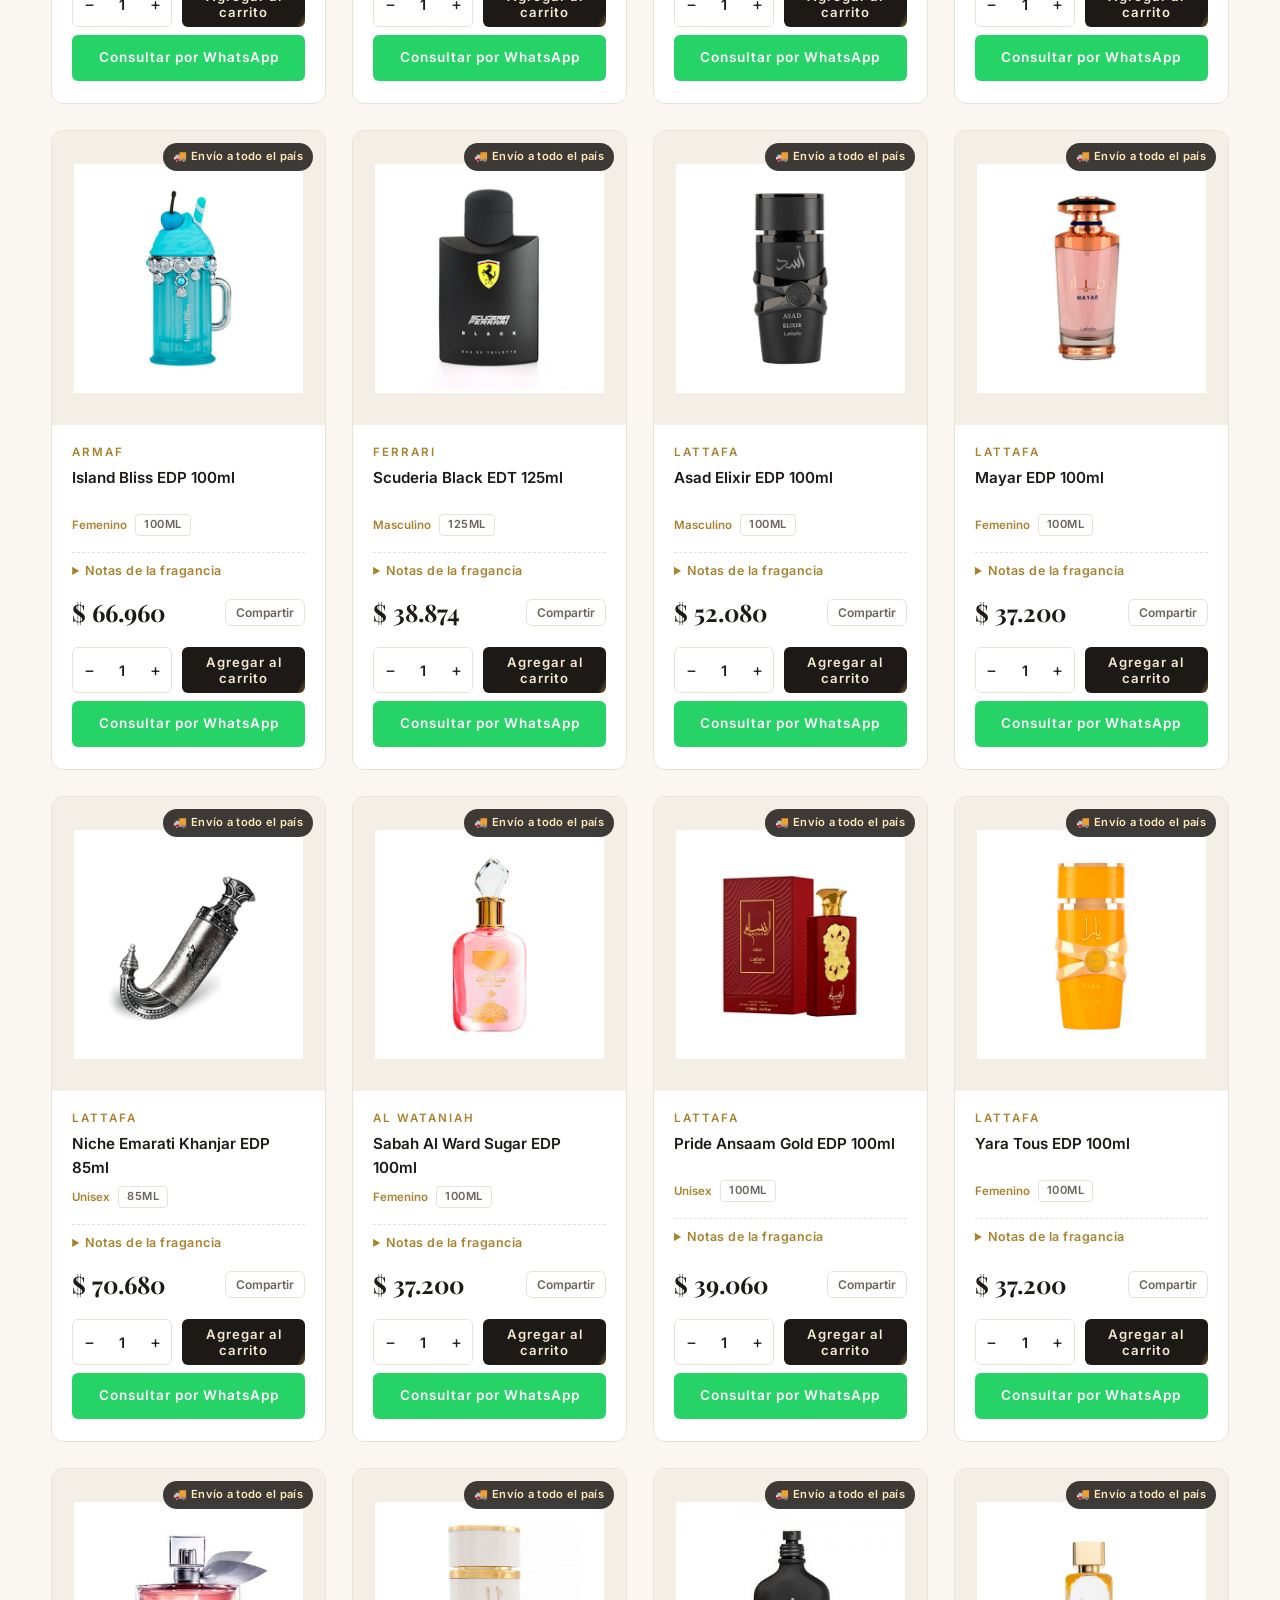
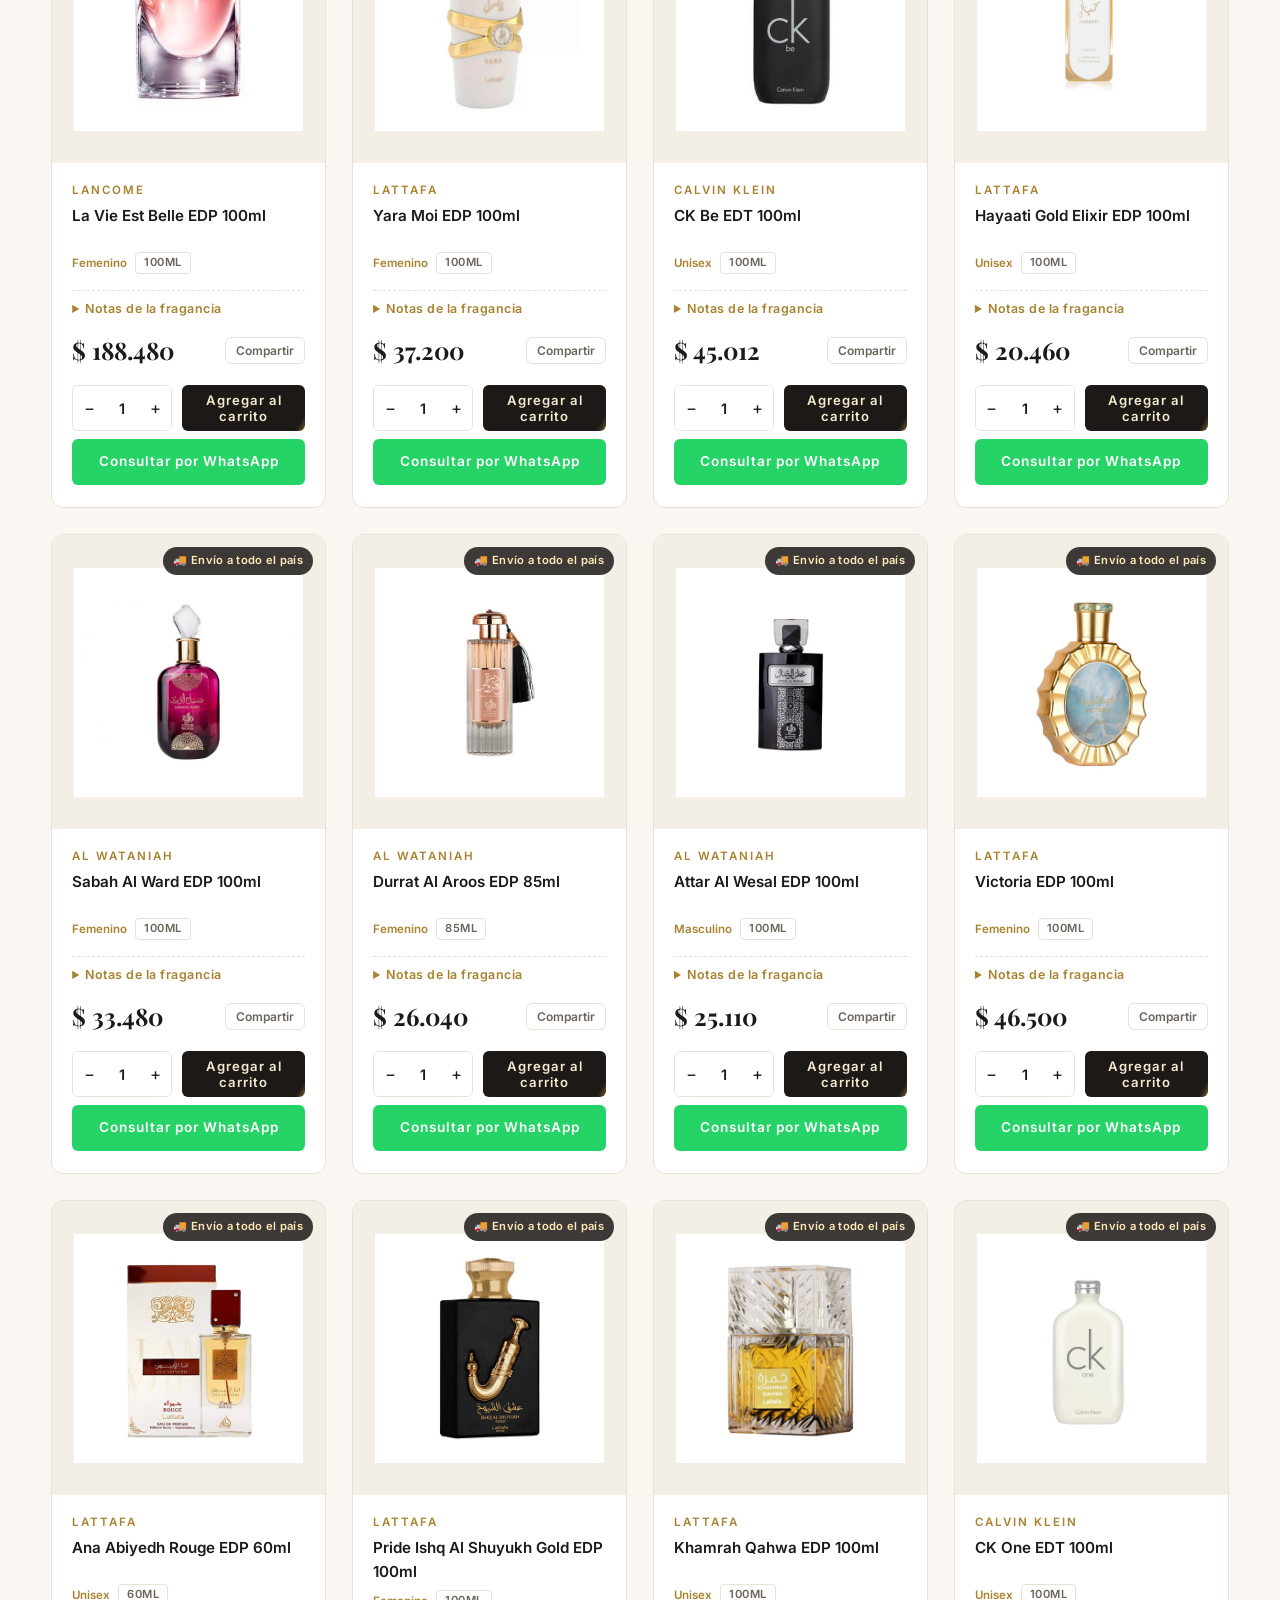
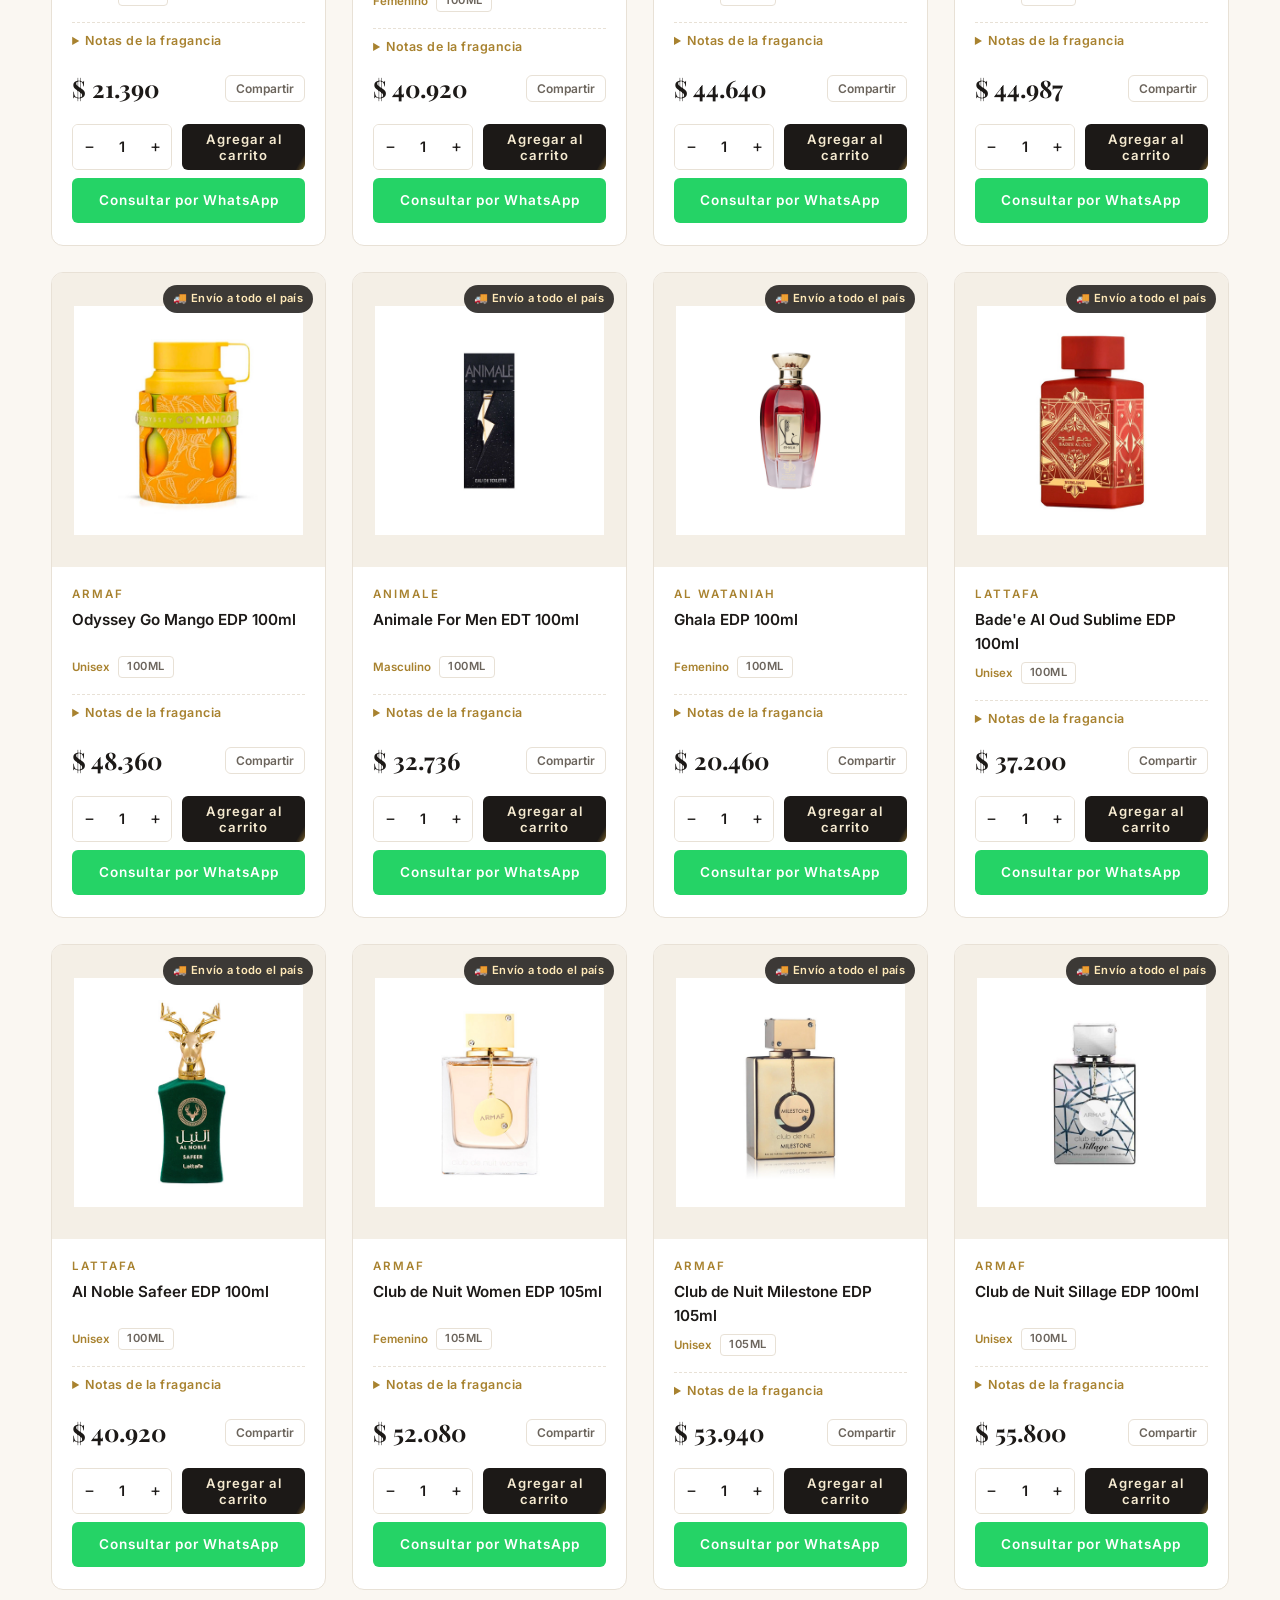
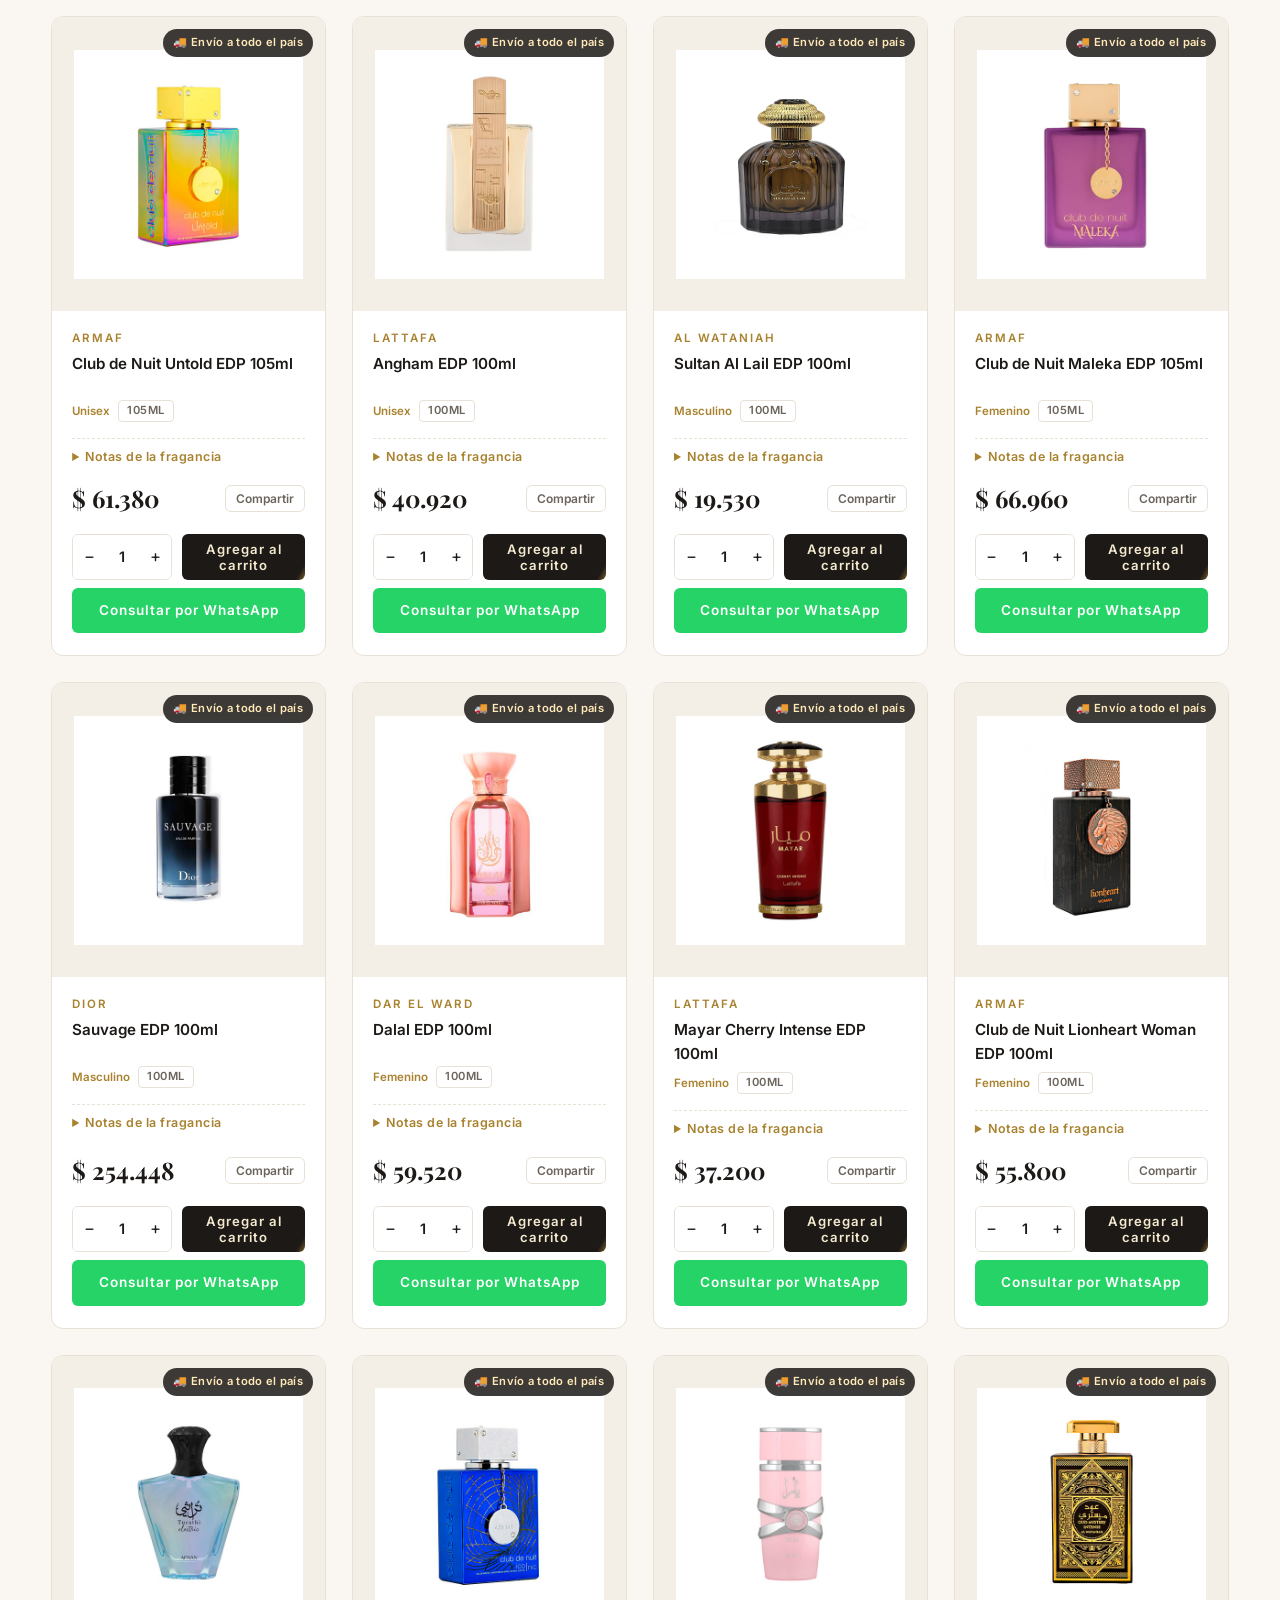
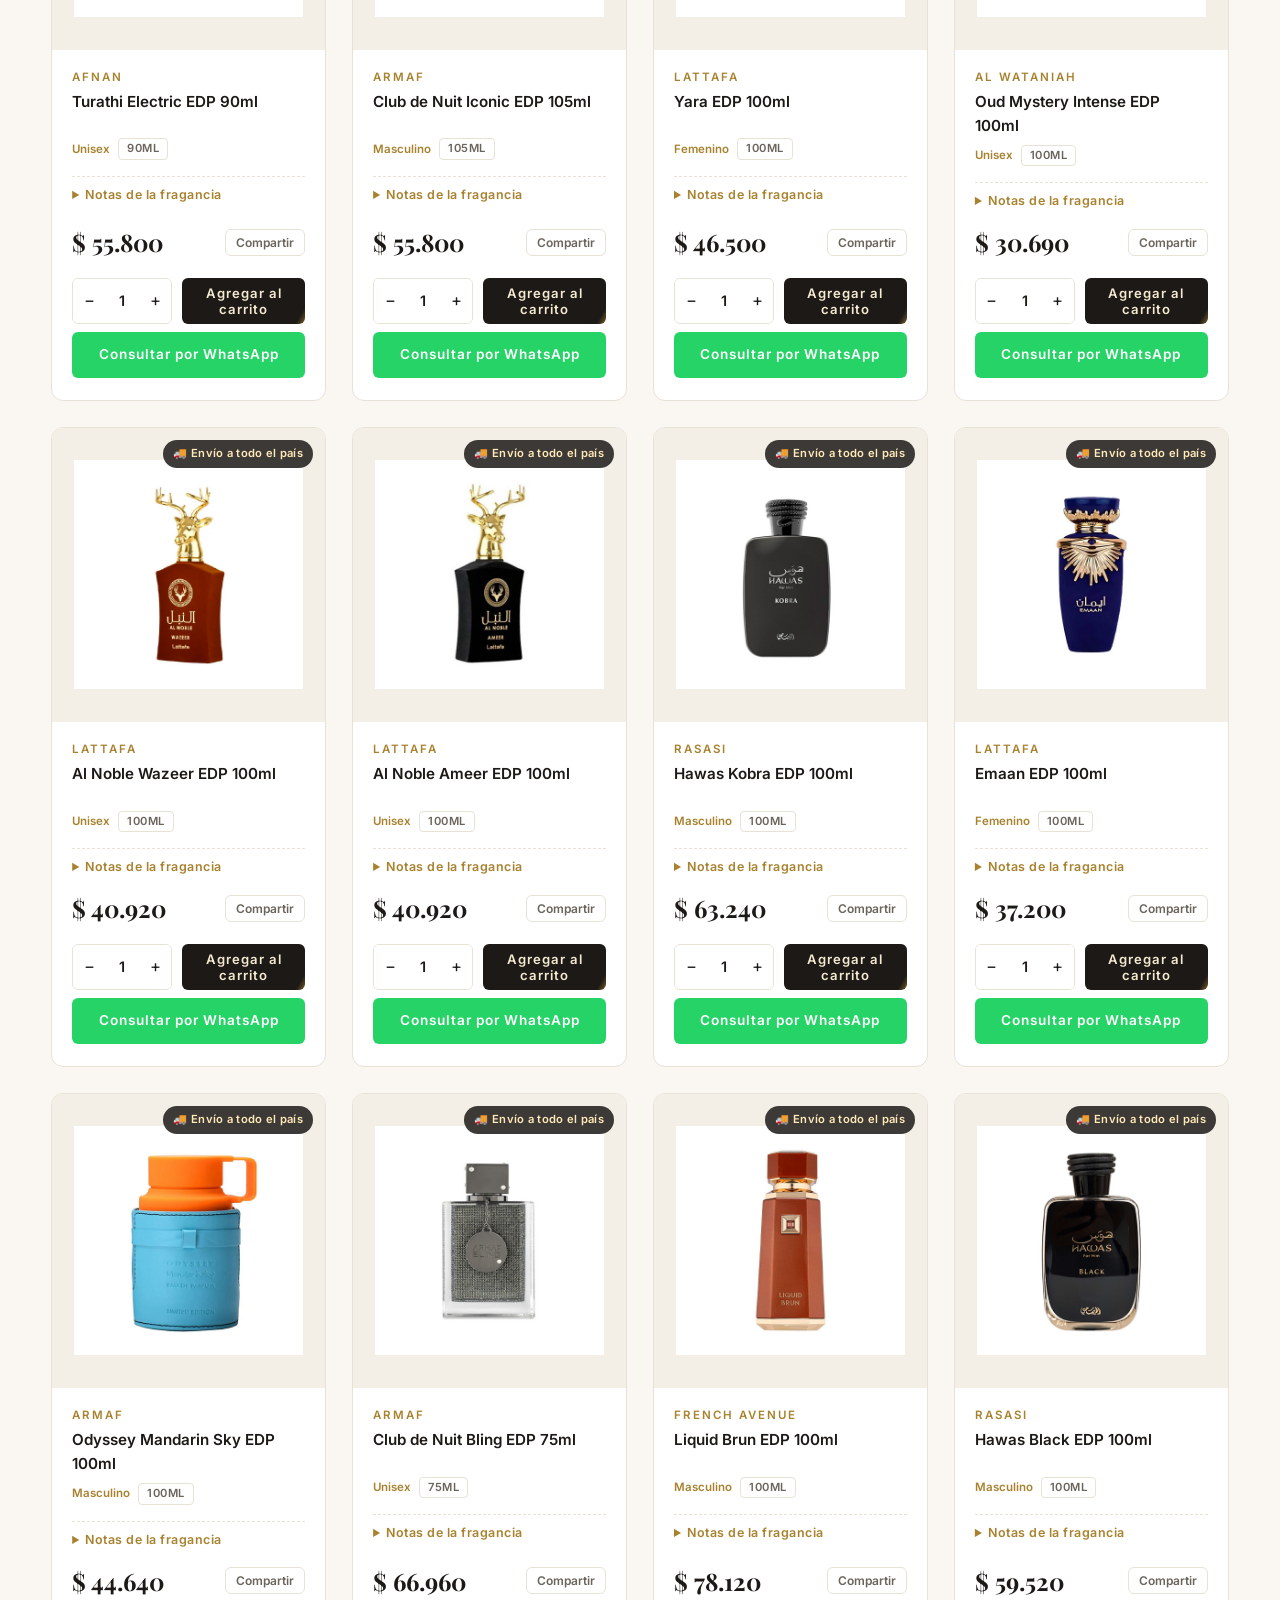
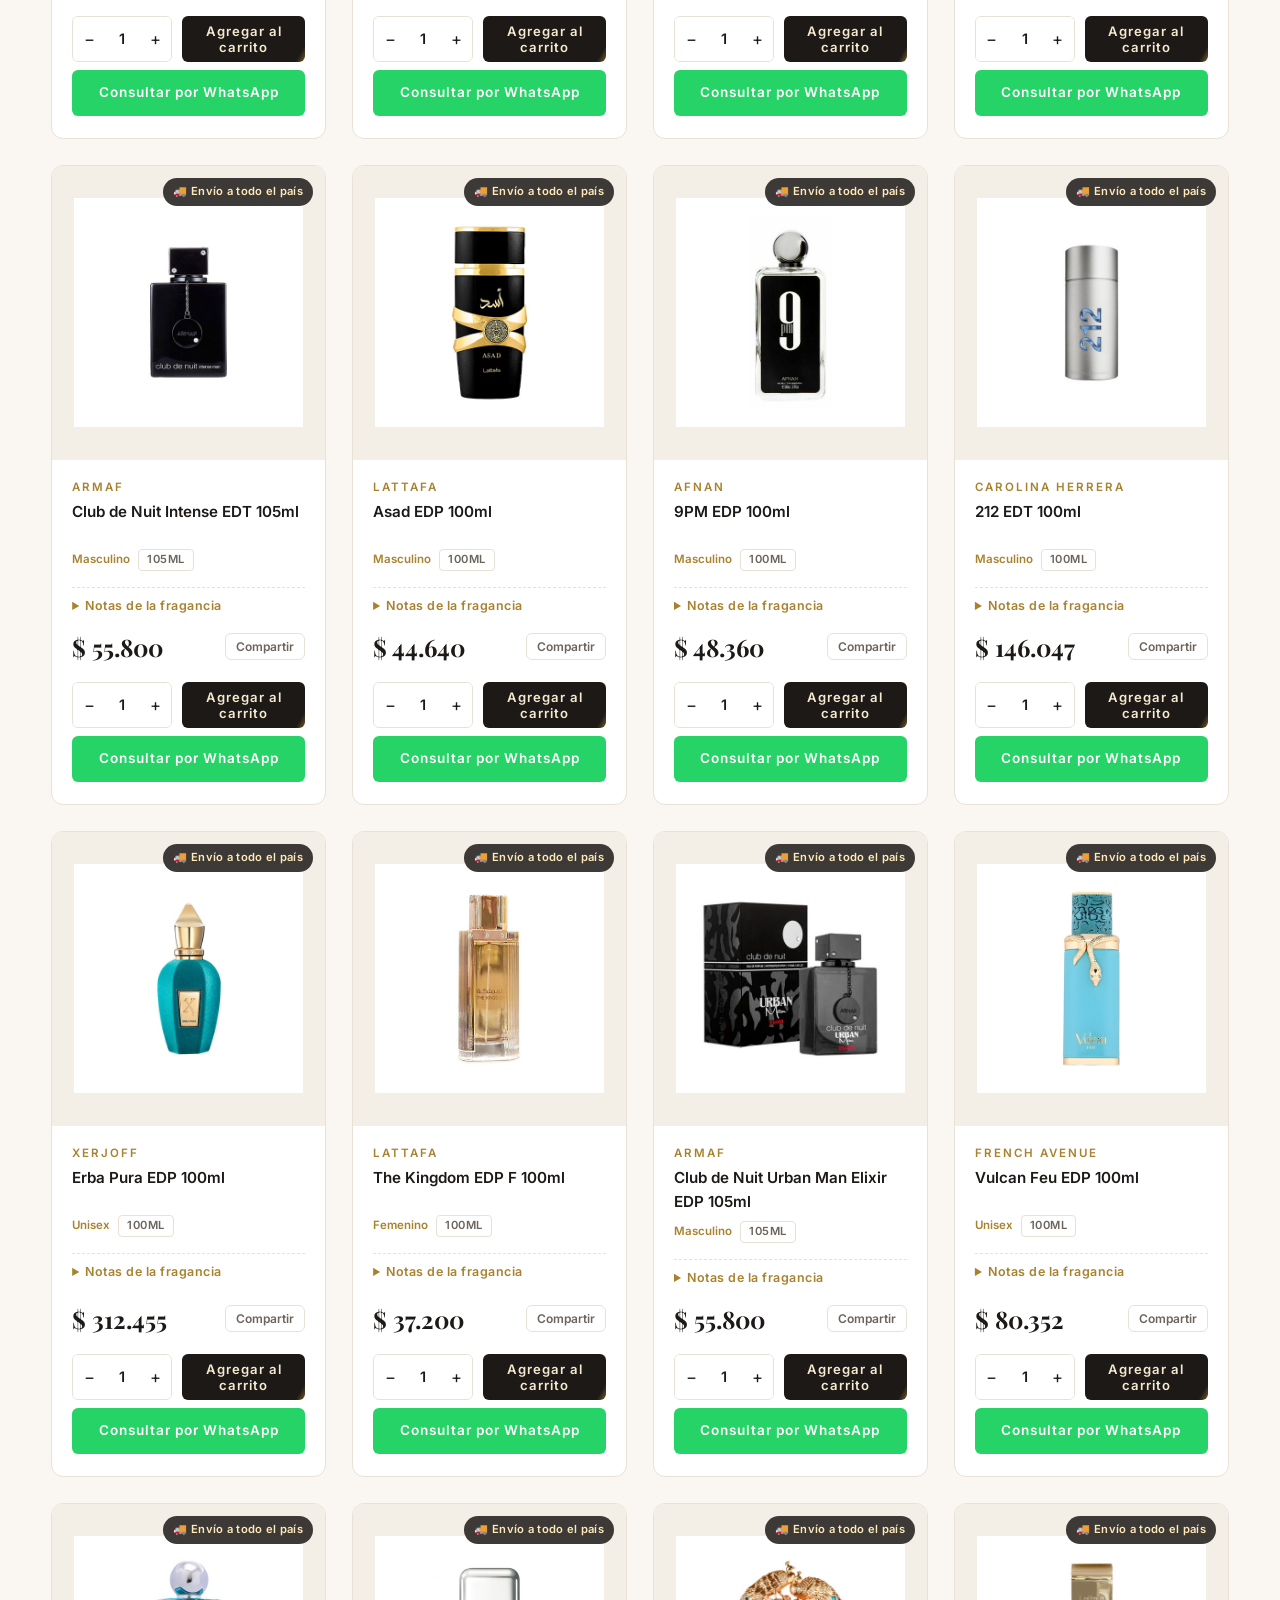
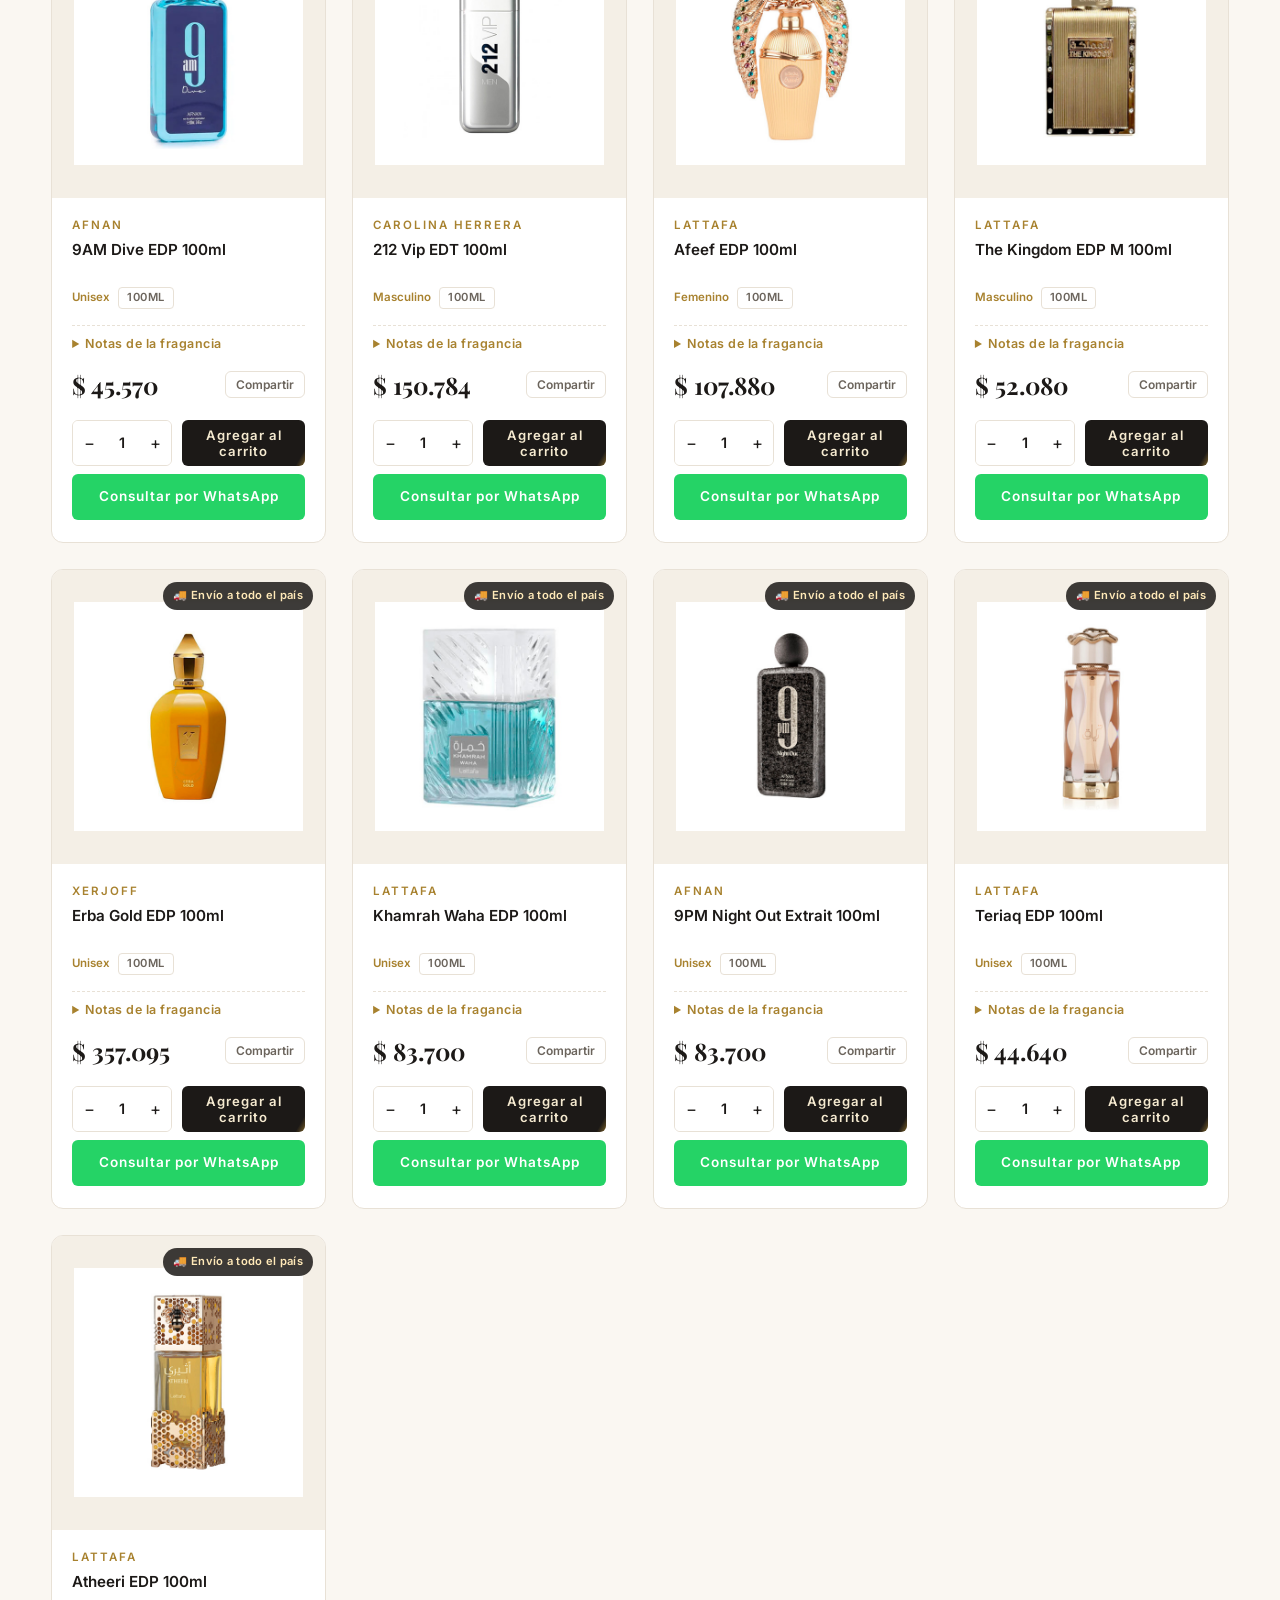
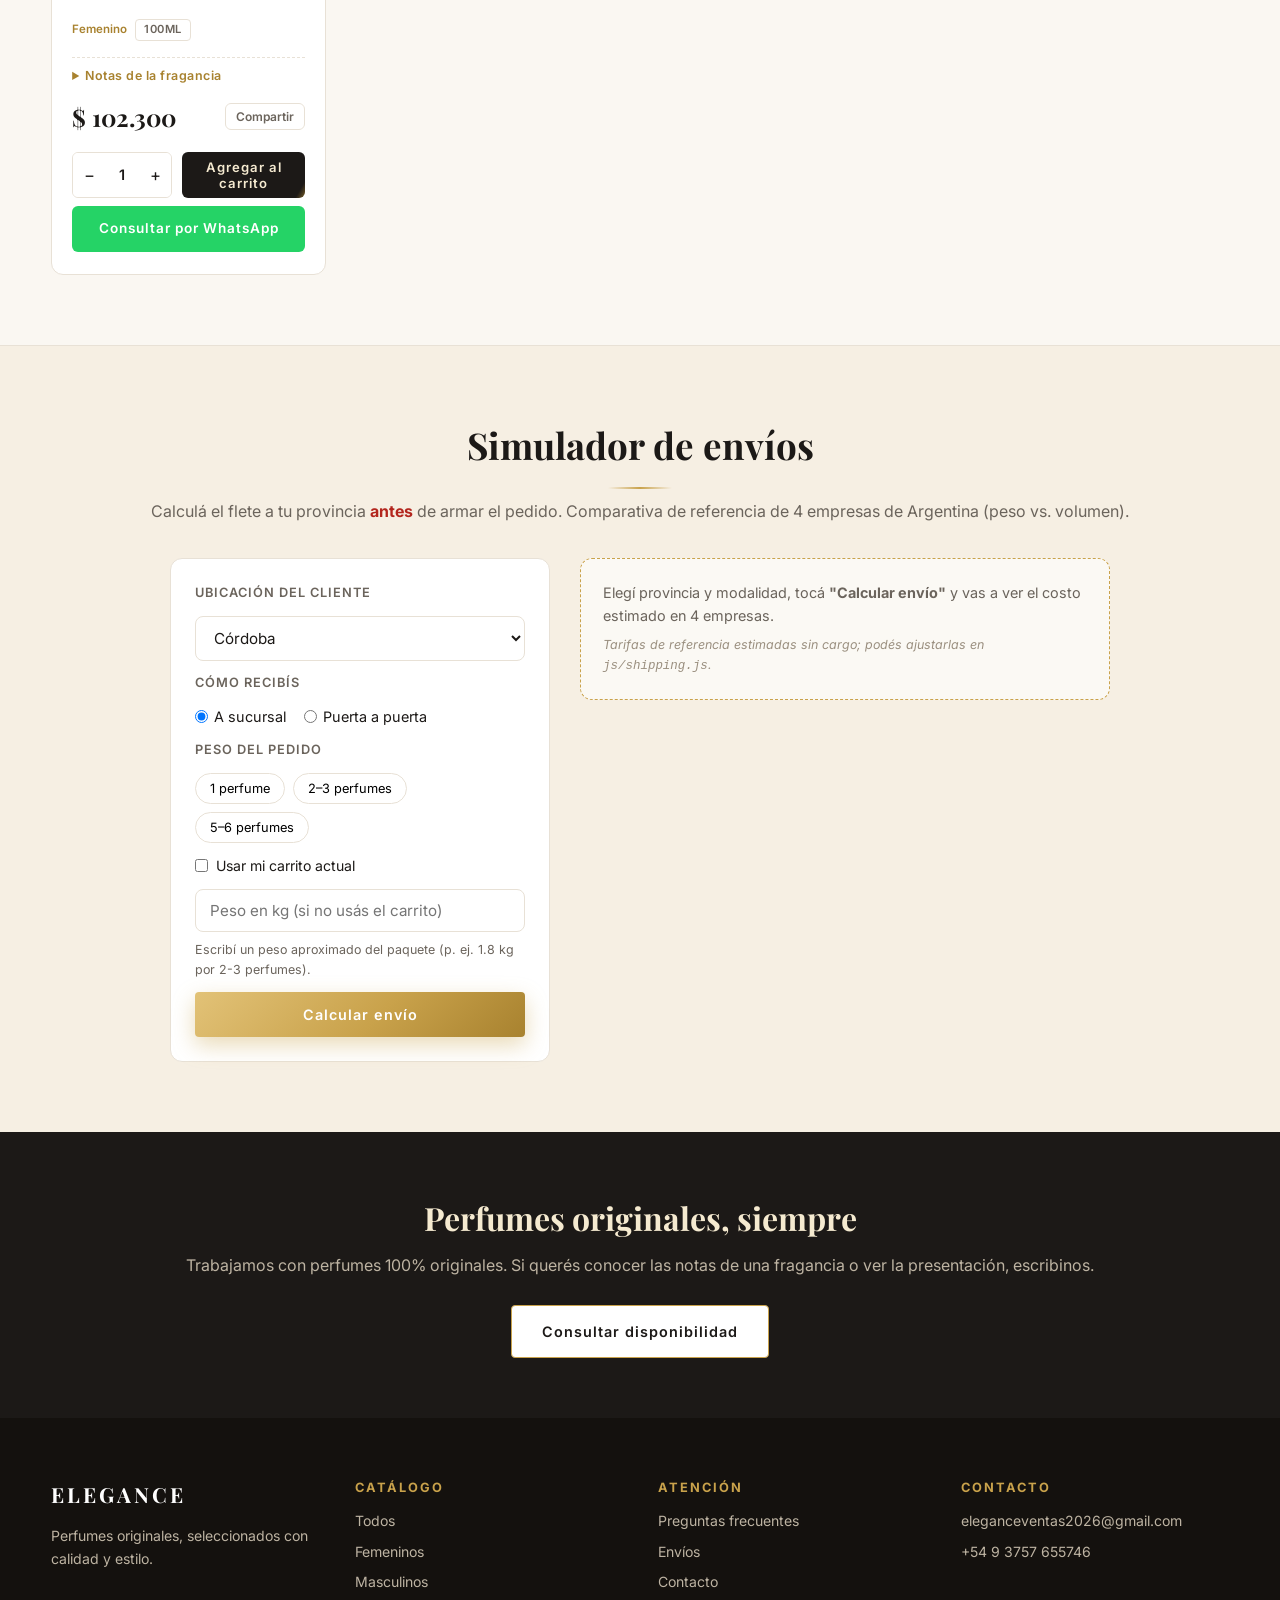
==== commit 3047f420: "Revitalizar el sitio: animaciones, hero con frascos flotantes y foco en 'Envios a todo el pais'" ====
--- a/index.html
+++ b/index.html
@@ -16,9 +16,23 @@
   <meta name="theme-color" content="#1c1917">
 </head>
 <body>
+  <script>document.documentElement.classList.add("js");</script>
 
   <div class="announcement-bar">
-    <span>&#9993; Perfumes 100% originales &middot; Consultas y envíos por WhatsApp</span>
+    <div class="marquee" aria-label="Noticias de Elegance">
+      <div class="marquee-track">
+        <span><strong>&#9992; Envíos a todo el país</strong></span><span class="dot">&#10022;</span>
+        <span>Perfumes 100% originales</span><span class="dot">&#10022;</span>
+        <span>Nueva colección disponible</span><span class="dot">&#10022;</span>
+        <span>Consultas y envíos por WhatsApp</span><span class="dot">&#10022;</span>
+      </div>
+      <div class="marquee-track" aria-hidden="true">
+        <span><strong>&#9992; Envíos a todo el país</strong></span><span class="dot">&#10022;</span>
+        <span>Perfumes 100% originales</span><span class="dot">&#10022;</span>
+        <span>Nueva colección disponible</span><span class="dot">&#10022;</span>
+        <span>Consultas y envíos por WhatsApp</span><span class="dot">&#10022;</span>
+      </div>
+    </div>
   </div>
 
   <header class="header">
@@ -42,21 +56,32 @@
 
   <section class="hero" id="inicio">
     <div class="container hero-inner">
-      <p class="hero-overline">Perfumería de autor · Envíos a todo el país</p>
-      <h1 class="hero-title">Elige la <em>elegancia</em> que te define</h1>
-      <p class="hero-sub">Perfumes originales masculinos, femeninos y unisex. Seleccionados para quienes buscan distinción en cada detalle.</p>
-      <div class="hero-cta">
-        <a href="#catalogo" class="btn btn-gold">Ver catálogo</a>
-      </div>
-      <div class="hero-badges">
-        <span>&#10003; 100% Originales</span>
-        <span>&#10003; Fragancias de lujo</span>
-        <span>&#10003; Nueva colección</span>
-      </div>
-    </div>
-  </section>
-
-  <section class="benefits" id="beneficios">
+      <div class="hero-text">
+        <p class="hero-overline hero-anim d1">Perfumería de autor · <strong>Envíos a todo el país</strong></p>
+        <h1 class="hero-title hero-anim d2">Elige la <em>elegancia</em> que te define</h1>
+        <p class="hero-sub hero-anim d3">Perfumes originales masculinos, femeninos y unisex. Seleccionados para quienes buscan distinción en cada detalle.</p>
+        <div class="hero-cta hero-anim d4">
+          <a href="#catalogo" class="btn btn-gold btn-lg">Ver catálogo</a>
+          <a href="#envios" class="btn btn-ghost btn-lg">Cotizar mi envío</a>
+        </div>
+        <div class="hero-badges hero-anim d4">
+          <span>&#10003; Envíos a todo el país</span>
+          <span>&#10003; 100% Originales</span>
+          <span>&#10003; Fragancias de lujo</span>
+          <span>&#10003; Nueva colección</span>
+        </div>
+      </div>
+      <div class="hero-visual hero-anim d2" aria-hidden="true">
+        <span class="h-glow"></span>
+        <span class="h-halo"></span>
+        <img class="h-bottle b1" src="img/products/886986.png" alt="" loading="eager">
+        <img class="h-bottle b2" src="img/products/23464.png" alt="" loading="eager">
+        <img class="h-bottle b3" src="img/products/26243.png" alt="" loading="eager">
+      </div>
+    </div>
+  </section>
+
+  <section class="benefits reveal" id="beneficios">
     <div class="container benefits-inner">
       <div class="benefit">
         <svg viewBox="0 0 24 24" fill="none" stroke="currentColor" stroke-width="1.6" stroke-linecap="round" stroke-linejoin="round"><path d="M1 3h15v13H1z"/><path d="M16 8h4l3 3v5h-7V8z"/><circle cx="5.5" cy="18.5" r="2.5"/><circle cx="18.5" cy="18.5" r="2.5"/></svg>
@@ -77,9 +102,21 @@
     </div>
   </section>
 
+  <section class="ship-strip">
+    <div class="container ship-strip-inner">
+      <div class="ship-strip-lead">
+        <svg viewBox="0 0 24 24" fill="none" stroke="currentColor" stroke-width="1.7" stroke-linecap="round" stroke-linejoin="round"><path d="M1 3h15v13H1z"/><path d="M16 8h4l3 3v5h-7V8z"/><circle cx="5.5" cy="18.5" r="2.5"/><circle cx="18.5" cy="18.5" r="2.5"/></svg>
+        <div><strong>Enviamos a todo el país</strong><span>Correo Argentino · OCA · Andreani · Vía Cargo</span></div>
+      </div>
+      <div class="ship-strip-chips">
+        <span>Córdoba</span><span>Rosario</span><span>Buenos Aires</span><span>Mendoza</span><span>Salta</span><span>Tucumán</span><span>Neuquén</span><span class="more">… y el resto del país</span>
+      </div>
+    </div>
+  </section>
+
   <main class="container">
     <section id="catalogo">
-      <div class="section-head">
+      <div class="section-head reveal">
         <h2>Nuestro Catálogo</h2>
         <p>Fragancias seleccionadas del catálogo de referencia.</p>
       </div>
@@ -110,7 +147,7 @@
 
   <section class="shipping-section" id="envios">
     <div class="container">
-      <div class="section-head">
+      <div class="section-head reveal">
         <h2>Simulador de envíos</h2>
         <p>Calculá el flete a tu provincia <strong>antes</strong> de armar el pedido. Comparativa de referencia de 4 empresas de Argentina (peso vs. volumen).</p>
       </div>
@@ -145,7 +182,7 @@
     </div>
   </section>
 
-  <section class="promo-banner" id="info">
+  <section class="promo-banner reveal" id="info">
     <div class="container promo-inner">
       <h2>Perfumes originales, siempre</h2>
       <p>Trabajamos con perfumes 100% originales. Si querés conocer las notas de una fragancia o ver la presentación, escribinos.</p>
@@ -207,7 +244,7 @@
         <strong id="cart-total">US$ 0.00</strong>
       </div>
       <button class="btn btn-gold btn-block" id="checkout-btn">Solicitar pedido</button>
-      <p class="cart-note">Se te contactará por WhatsApp para coordinar el pago y el envío.</p>
+      <p class="cart-note"><strong>&#128666; Envíos a todo el país</strong><br>Se te contactará por WhatsApp para coordinar pago y envío.</p>
     </div>
   </aside>
 
--- a/css/style.css
+++ b/css/style.css
@@ -713,4 +713,335 @@
   }
   .nav a { padding: 12px 20px; font-size: 0.95rem; }
   .hero { padding: 60px 0; }
+}
+
+/* =========================================================
+   MOVIMIENTO + ENFOQUE "ENVÍOS A TODO EL PAÍS" (A + B + C)
+   ========================================================= */
+
+/* ---------- Barra superior como marquee ---------- */
+.announcement-bar {
+  text-align: left;
+  padding: 0;
+  overflow: hidden;
+  position: relative;
+}
+.announcement-bar::before,
+.announcement-bar::after {
+  content: "";
+  position: absolute;
+  top: 0;
+  bottom: 0;
+  width: 60px;
+  z-index: 1;
+  pointer-events: none;
+}
+.announcement-bar::before { left: 0; background: linear-gradient(90deg, var(--ink), transparent); }
+.announcement-bar::after { right: 0; background: linear-gradient(-90deg, var(--ink), transparent); }
+.marquee {
+  display: flex;
+  width: max-content;
+  animation: marquee 28s linear infinite;
+}
+.marquee:hover { animation-play-state: paused; }
+.marquee-track {
+  display: flex;
+  align-items: center;
+  gap: 2.6rem;
+  padding: 10px 1.3rem;
+  white-space: nowrap;
+}
+.marquee strong { color: var(--gold); }
+.marquee .dot { color: var(--gold); opacity: 0.7; }
+@keyframes marquee { from { transform: translateX(0); } to { transform: translateX(-50%); } }
+
+/* ---------- Header con sombra al scrollear ---------- */
+.header.scrolled { box-shadow: 0 6px 24px rgba(28, 25, 23, 0.1); }
+
+/* ---------- Nav con subrayado dorado ---------- */
+.nav a { position: relative; }
+.nav a::after {
+  content: "";
+  position: absolute;
+  left: 0;
+  right: 0;
+  bottom: -4px;
+  height: 2px;
+  background: var(--gold);
+  transform: scaleX(0);
+  transform-origin: left;
+  transition: transform 0.28s ease;
+}
+.nav a:hover::after { transform: scaleX(1); }
+
+/* ---------- Botones modernos ---------- */
+.btn-gold {
+  background: linear-gradient(135deg, #e2c277 0%, var(--gold) 55%, var(--gold-dark) 100%);
+  color: #fff;
+  box-shadow: 0 8px 22px rgba(201, 162, 75, 0.4);
+}
+.btn-gold:hover {
+  background: linear-gradient(135deg, #e9cf8e 0%, var(--gold-dark) 100%);
+  transform: translateY(-2px);
+  box-shadow: 0 12px 26px rgba(201, 162, 75, 0.5);
+}
+.btn-lg { padding: 16px 36px; font-size: 0.95rem; }
+.btn-ghost {
+  background: transparent;
+  color: var(--ink);
+  border: 1px solid var(--gold);
+}
+.btn-ghost:hover {
+  background: var(--gold);
+  color: #fff;
+  transform: translateY(-1px);
+}
+
+/* ---------- Hero en dos columnas + frascos flotantes ---------- */
+.hero { overflow: hidden; position: relative; }
+.hero-inner {
+  display: grid;
+  grid-template-columns: 1.05fr 0.95fr;
+  gap: 40px;
+  align-items: center;
+}
+.hero-text { text-align: center; }
+.hero-cta {
+  display: flex;
+  flex-wrap: wrap;
+  justify-content: center;
+  gap: 14px;
+}
+.hero-overline strong { color: var(--gold-dark); font-weight: 700; }
+.hero-badges span {
+  background: #fff;
+  border: 1px solid var(--line);
+  border-radius: 30px;
+  padding: 6px 14px;
+  font-size: 0.8rem;
+}
+.hero-badges span:first-child {
+  border-color: var(--gold);
+  background: rgba(201, 162, 75, 0.1);
+  font-weight: 600;
+}
+.hero-visual { position: relative; min-height: 430px; }
+.h-glow {
+  position: absolute;
+  left: 50%;
+  bottom: -30px;
+  width: 420px;
+  height: 420px;
+  transform: translateX(-50%);
+  background: radial-gradient(circle, rgba(201, 162, 75, 0.35), transparent 65%);
+  filter: blur(6px);
+  z-index: 0;
+  animation: glowPulse 5s ease-in-out infinite;
+}
+.h-halo {
+  position: absolute;
+  left: 50%;
+  top: 8%;
+  width: 340px;
+  height: 340px;
+  transform: translateX(-50%);
+  border: 1px dashed rgba(201, 162, 75, 0.45);
+  border-radius: 50%;
+  z-index: 0;
+}
+.h-bottle {
+  position: absolute;
+  bottom: 0;
+  max-height: 360px;
+  object-fit: contain;
+  filter: drop-shadow(0 24px 30px rgba(28, 25, 23, 0.18));
+}
+.b1 { left: 4%; z-index: 2; animation: float1 6.5s ease-in-out infinite; }
+.b2 { left: 40%; bottom: 2%; max-height: 310px; z-index: 1; animation: float2 7.5s ease-in-out 0.6s infinite; }
+.b3 { left: 66%; bottom: 10%; max-height: 250px; z-index: 0; opacity: 0.95; animation: float3 5.5s ease-in-out 1.1s infinite; }
+@keyframes float1 {
+  0%, 100% { transform: translateY(0) rotate(-5deg); }
+  50% { transform: translateY(-20px) rotate(-3deg); }
+}
+@keyframes float2 {
+  0%, 100% { transform: translateY(0) rotate(4deg); }
+  50% { transform: translateY(-16px) rotate(6deg); }
+}
+@keyframes float3 {
+  0%, 100% { transform: translateY(0) rotate(-3deg); }
+  50% { transform: translateY(-12px) rotate(-5deg); }
+}
+@keyframes glowPulse {
+  0%, 100% { opacity: 0.7; transform: translateX(-50%) scale(1); }
+  50% { opacity: 1; transform: translateX(-50%) scale(1.12); }
+}
+
+/* ---------- Entrada escalonada del hero ---------- */
+.js .hero-anim { opacity: 0; }
+.hero-anim.d1 { animation: rise 0.7s ease 0.05s forwards; }
+.hero-anim.d2 { animation: rise 0.7s ease 0.2s forwards; }
+.hero-anim.d3 { animation: rise 0.7s ease 0.3s forwards; }
+.hero-anim.d4 { animation: rise 0.7s ease 0.42s forwards; }
+
+/* ---------- Reveal al hacer scroll ---------- */
+.js .reveal { opacity: 0; transform: translateY(24px); }
+.js .reveal.in { opacity: 1; transform: none; animation: rise 0.6s ease; }
+@keyframes rise {
+  from { opacity: 0; transform: translateY(24px); }
+  to { opacity: 1; transform: none; }
+}
+.reveal-card { opacity: 0; transform: translateY(18px); }
+.reveal-card.in {
+  opacity: 1;
+  transform: none;
+  animation: cardIn 0.5s ease var(--d, 0s);
+}
+@keyframes cardIn {
+  from { opacity: 0; transform: translateY(18px) scale(0.98); }
+}
+.section-head h2::after {
+  content: "";
+  display: block;
+  width: 64px;
+  height: 2px;
+  margin: 12px auto 0;
+  background: linear-gradient(90deg, transparent, var(--gold), transparent);
+  transform: scaleX(0);
+  transition: transform 0.7s ease 0.15s;
+}
+.section-head.in h2::after { transform: scaleX(1); }
+
+/* ---------- Franja "Enviamos a todo el país" ---------- */
+.ship-strip { background: #fff; border-bottom: 1px solid var(--line); padding: 16px 0; }
+.ship-strip-inner {
+  display: flex;
+  flex-wrap: wrap;
+  align-items: center;
+  justify-content: space-between;
+  gap: 14px 24px;
+}
+.ship-strip-lead { display: flex; align-items: center; gap: 12px; }
+.ship-strip-lead svg { width: 34px; height: 34px; color: var(--gold-dark); flex-shrink: 0; }
+.ship-strip-lead strong { display: block; font-size: 1rem; letter-spacing: 0.3px; }
+.ship-strip-lead span { font-size: 0.78rem; color: var(--gray); }
+.ship-strip-chips { display: flex; flex-wrap: wrap; gap: 8px; }
+.ship-strip-chips span {
+  background: #faf5ea;
+  border: 1px solid var(--line);
+  border-radius: 30px;
+  padding: 6px 13px;
+  font-size: 0.78rem;
+  color: var(--gray);
+}
+.ship-strip-chips span.more {
+  border-style: dashed;
+  border-color: var(--gold);
+  color: var(--gold-dark);
+  font-weight: 600;
+}
+
+/* ---------- Card: badge de envío + zoom de foto ---------- */
+.card-ship-tag {
+  position: absolute;
+  top: 12px;
+  right: 12px;
+  z-index: 2;
+  background: rgba(28, 25, 23, 0.85);
+  color: #ffe9b8;
+  font-size: 0.7rem;
+  font-weight: 600;
+  letter-spacing: 0.3px;
+  padding: 5px 10px;
+  border-radius: 20px;
+  backdrop-filter: blur(2px);
+}
+.gallery-btn img {
+  height: 250px;
+  transition: transform 0.5s ease;
+}
+.card:hover .gallery-btn img { transform: scale(1.07); }
+
+/* ---------- Botón "Agregar" con brillo dorado ---------- */
+.add-btn {
+  color: #f5ead0;
+  background-color: var(--ink);
+  background-image: linear-gradient(120deg, var(--ink) 0%, var(--ink) 47%, var(--gold-dark) 52%, var(--gold-dark) 100%);
+  background-size: 220% 100%;
+  background-position: 0% 0;
+  transition: background-position 0.45s ease, color 0.2s;
+}
+.add-btn:hover {
+  background-color: var(--gold-dark);
+  background-image: linear-gradient(120deg, var(--ink) 0%, var(--ink) 47%, var(--gold-dark) 52%, var(--gold-dark) 100%);
+  background-position: 98% 0;
+  color: #fff;
+}
+
+/* ---------- Contador del carrito con "bump" ---------- */
+.cart-count.bump { animation: pop 0.35s ease; }
+@keyframes pop {
+  0% { transform: scale(1); }
+  40% { transform: scale(1.45); }
+  100% { transform: scale(1); }
+}
+
+/* ---------- Pulso del botón WhatsApp ---------- */
+.wa-float::after {
+  content: "";
+  position: absolute;
+  inset: 0;
+  border-radius: 50%;
+  background: rgba(37, 211, 102, 0.5);
+  z-index: -1;
+  animation: waPulse 2.4s ease-out infinite;
+}
+@keyframes waPulse {
+  0% { transform: scale(1); opacity: 0.6; }
+  70% { transform: scale(1.55); opacity: 0; }
+  100% { opacity: 0; }
+}
+
+/* ---------- Focus con brillo dorado ---------- */
+.ship-input:focus,
+.search-box input:focus,
+#sort:focus {
+  border-color: var(--gold);
+  box-shadow: 0 0 0 3px rgba(201, 162, 75, 0.18);
+}
+
+/* ---------- Nota del carrito ---------- */
+.cart-note strong {
+  color: var(--gold-dark);
+  font-size: 0.85rem;
+  letter-spacing: 0.3px;
+}
+
+/* ---------- Responsive hero / franja ---------- */
+@media (max-width: 960px) {
+  .hero-inner { grid-template-columns: 1fr; }
+  .hero-visual { min-height: 330px; }
+  .h-bottle { max-height: 260px; }
+  .b3 { display: none; }
+}
+@media (min-width: 961px) {
+  .hero-text { text-align: left; }
+  .hero-cta { justify-content: flex-start; }
+}
+
+/* ---------- Accesibilidad: menos movimiento ---------- */
+@media (prefers-reduced-motion: reduce) {
+  *,
+  *::before,
+  *::after {
+    animation-duration: 0.001s !important;
+    animation-iteration-count: 1 !important;
+    transition-duration: 0.001s !important;
+    scroll-behavior: auto !important;
+  }
+  .js .reveal,
+  .js .reveal-card,
+  .js .hero-anim {
+    opacity: 1 !important;
+    transform: none !important;
+  }
 }
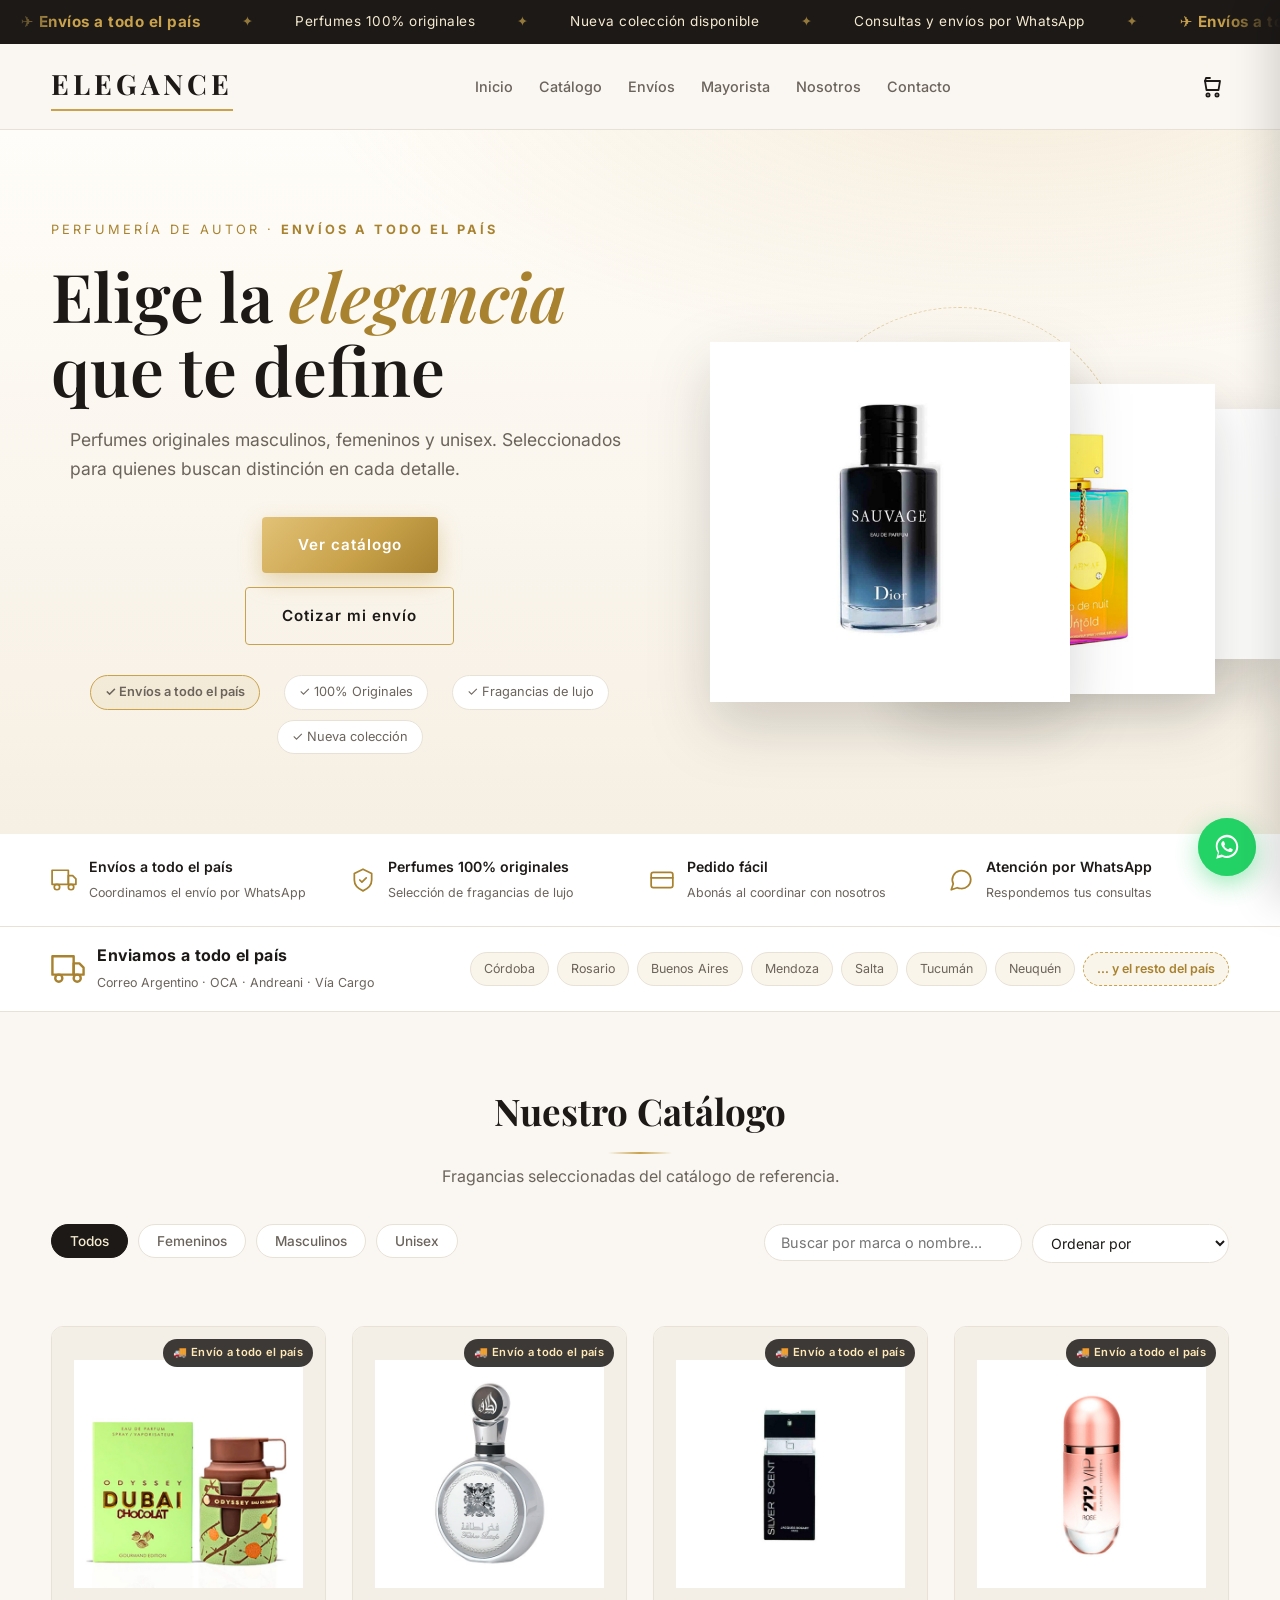
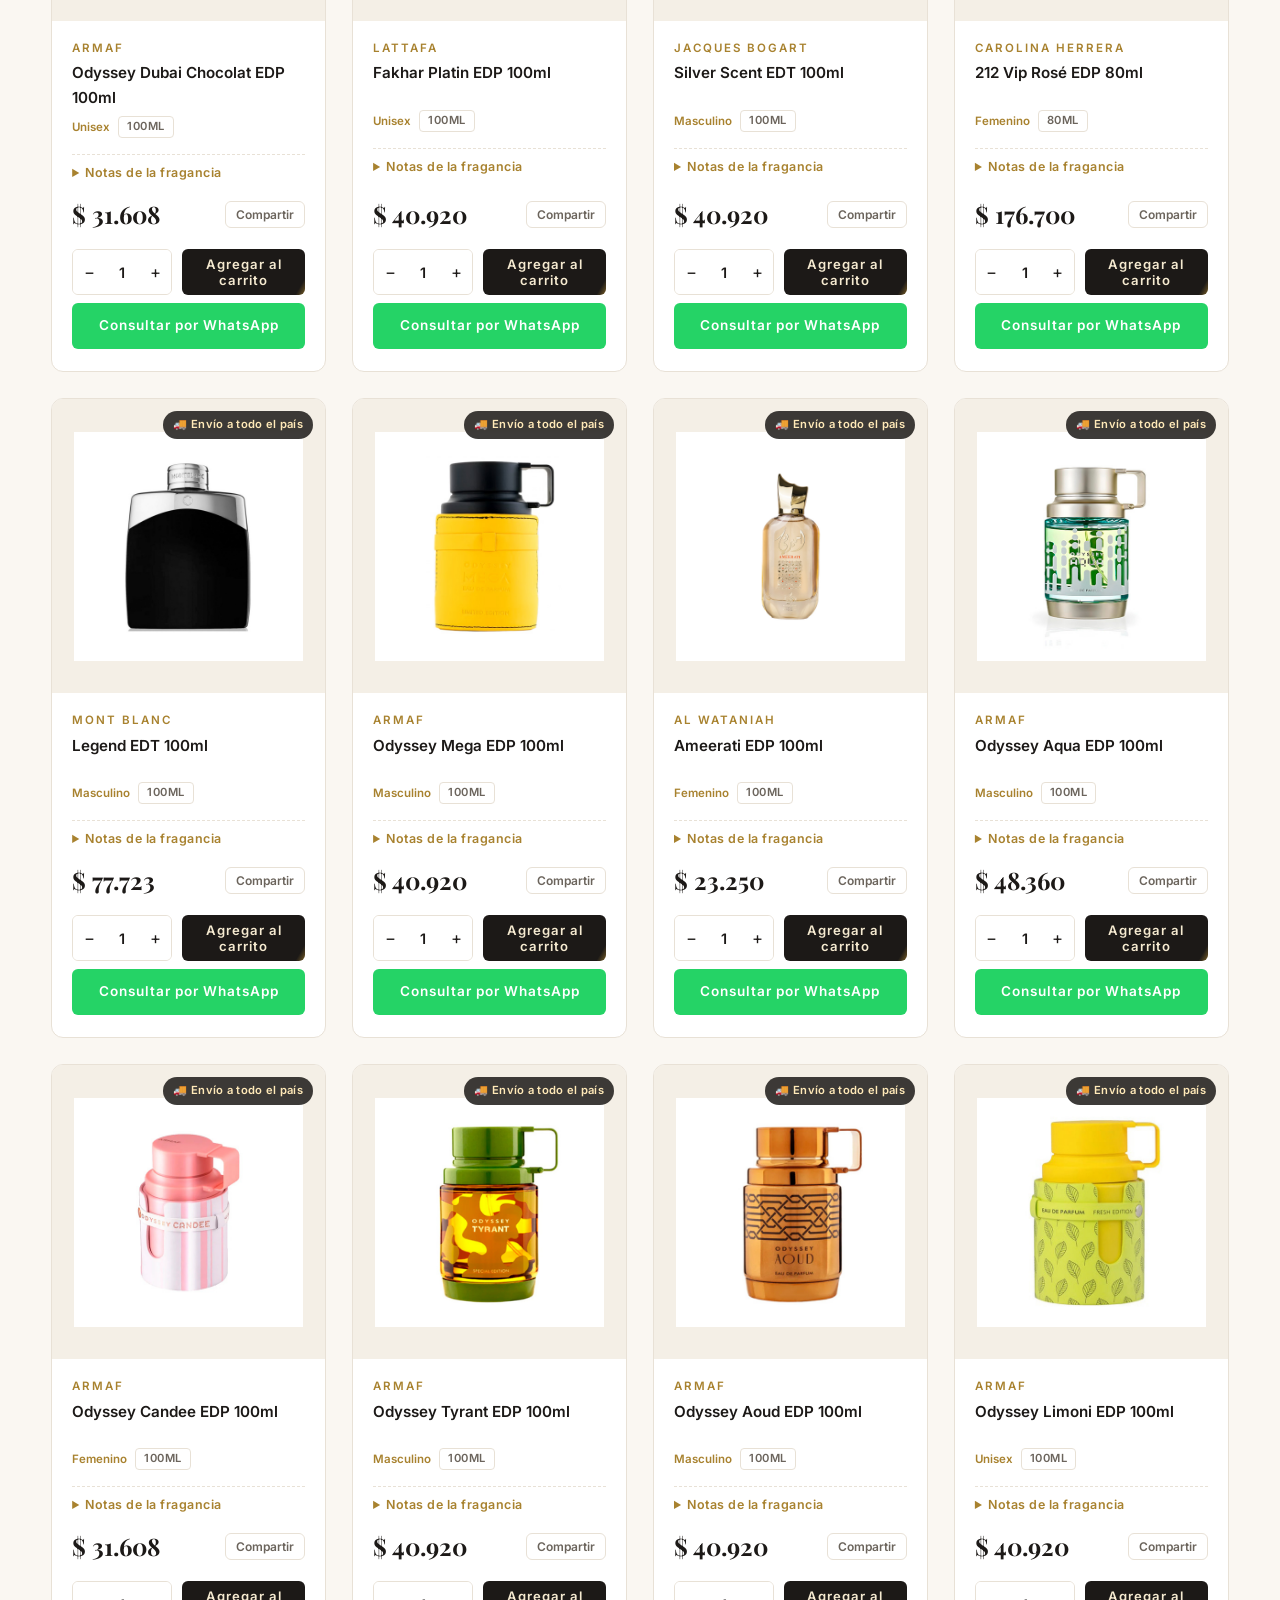
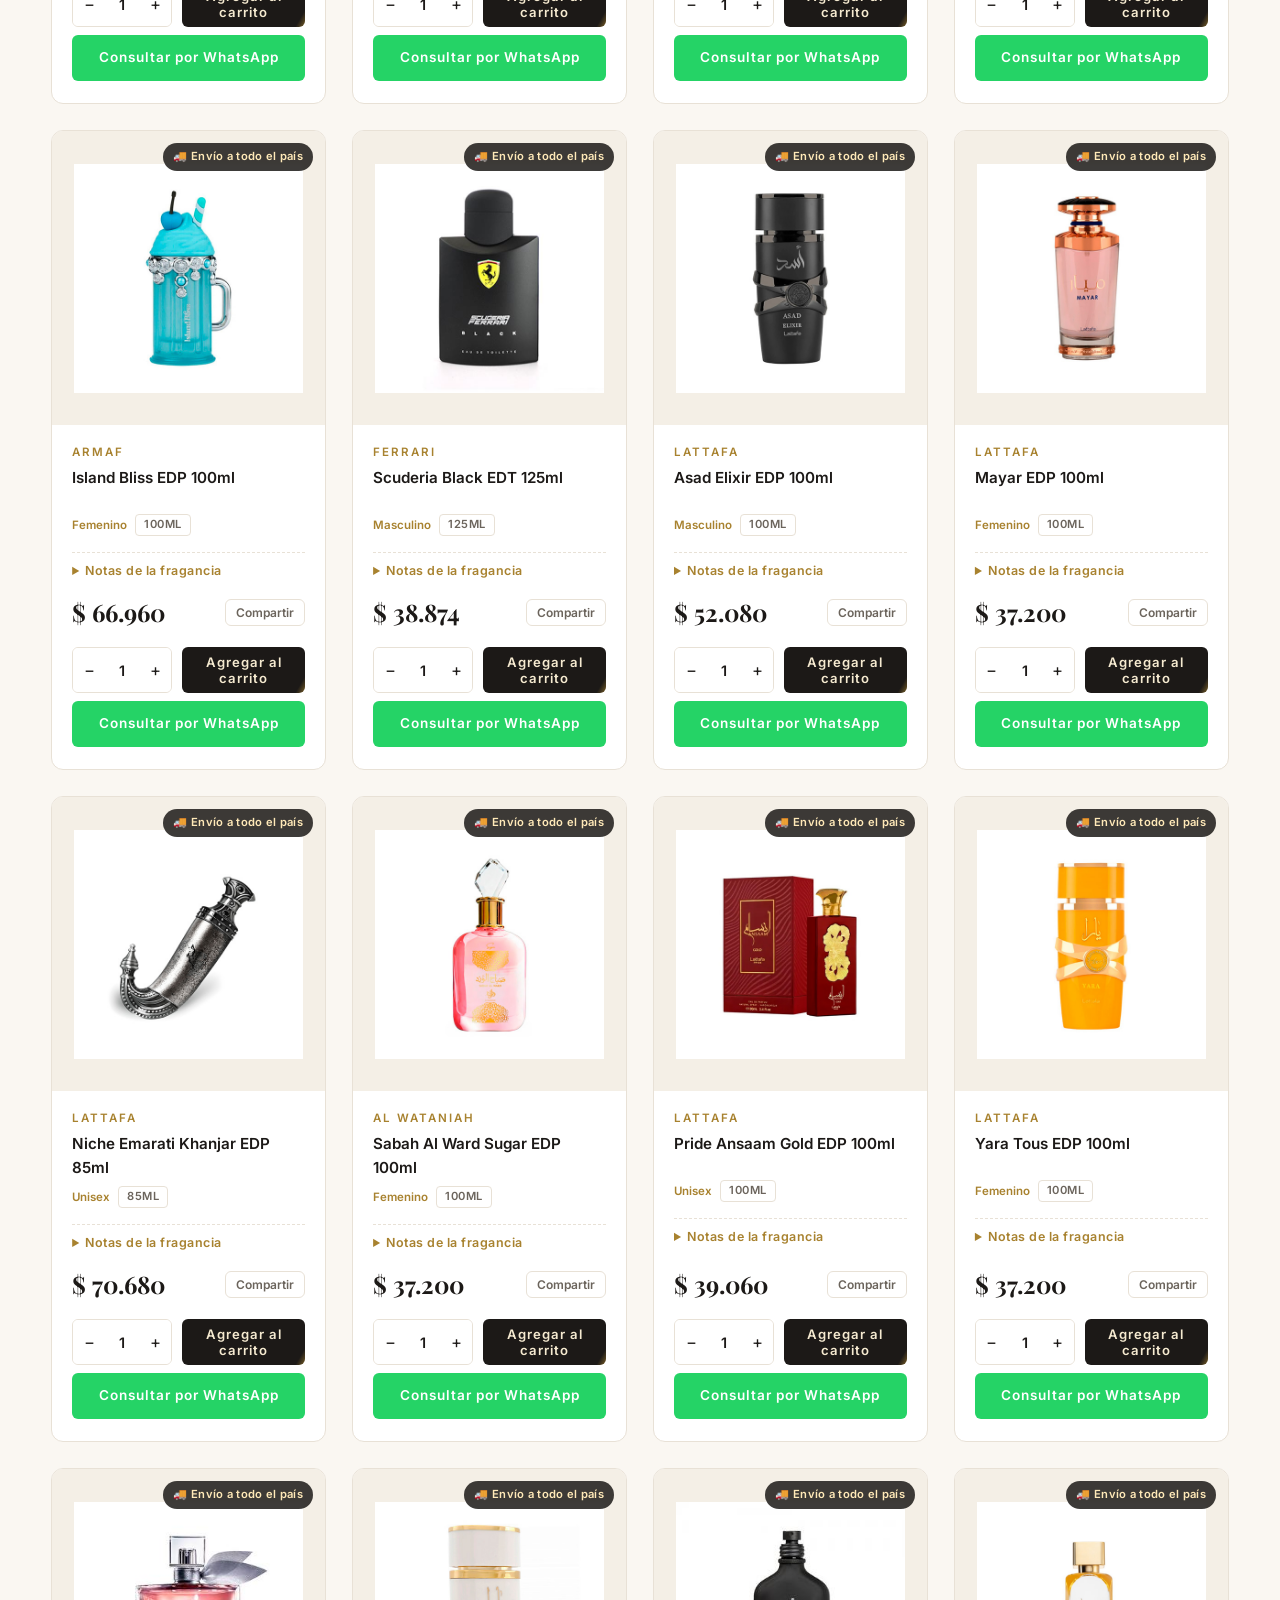
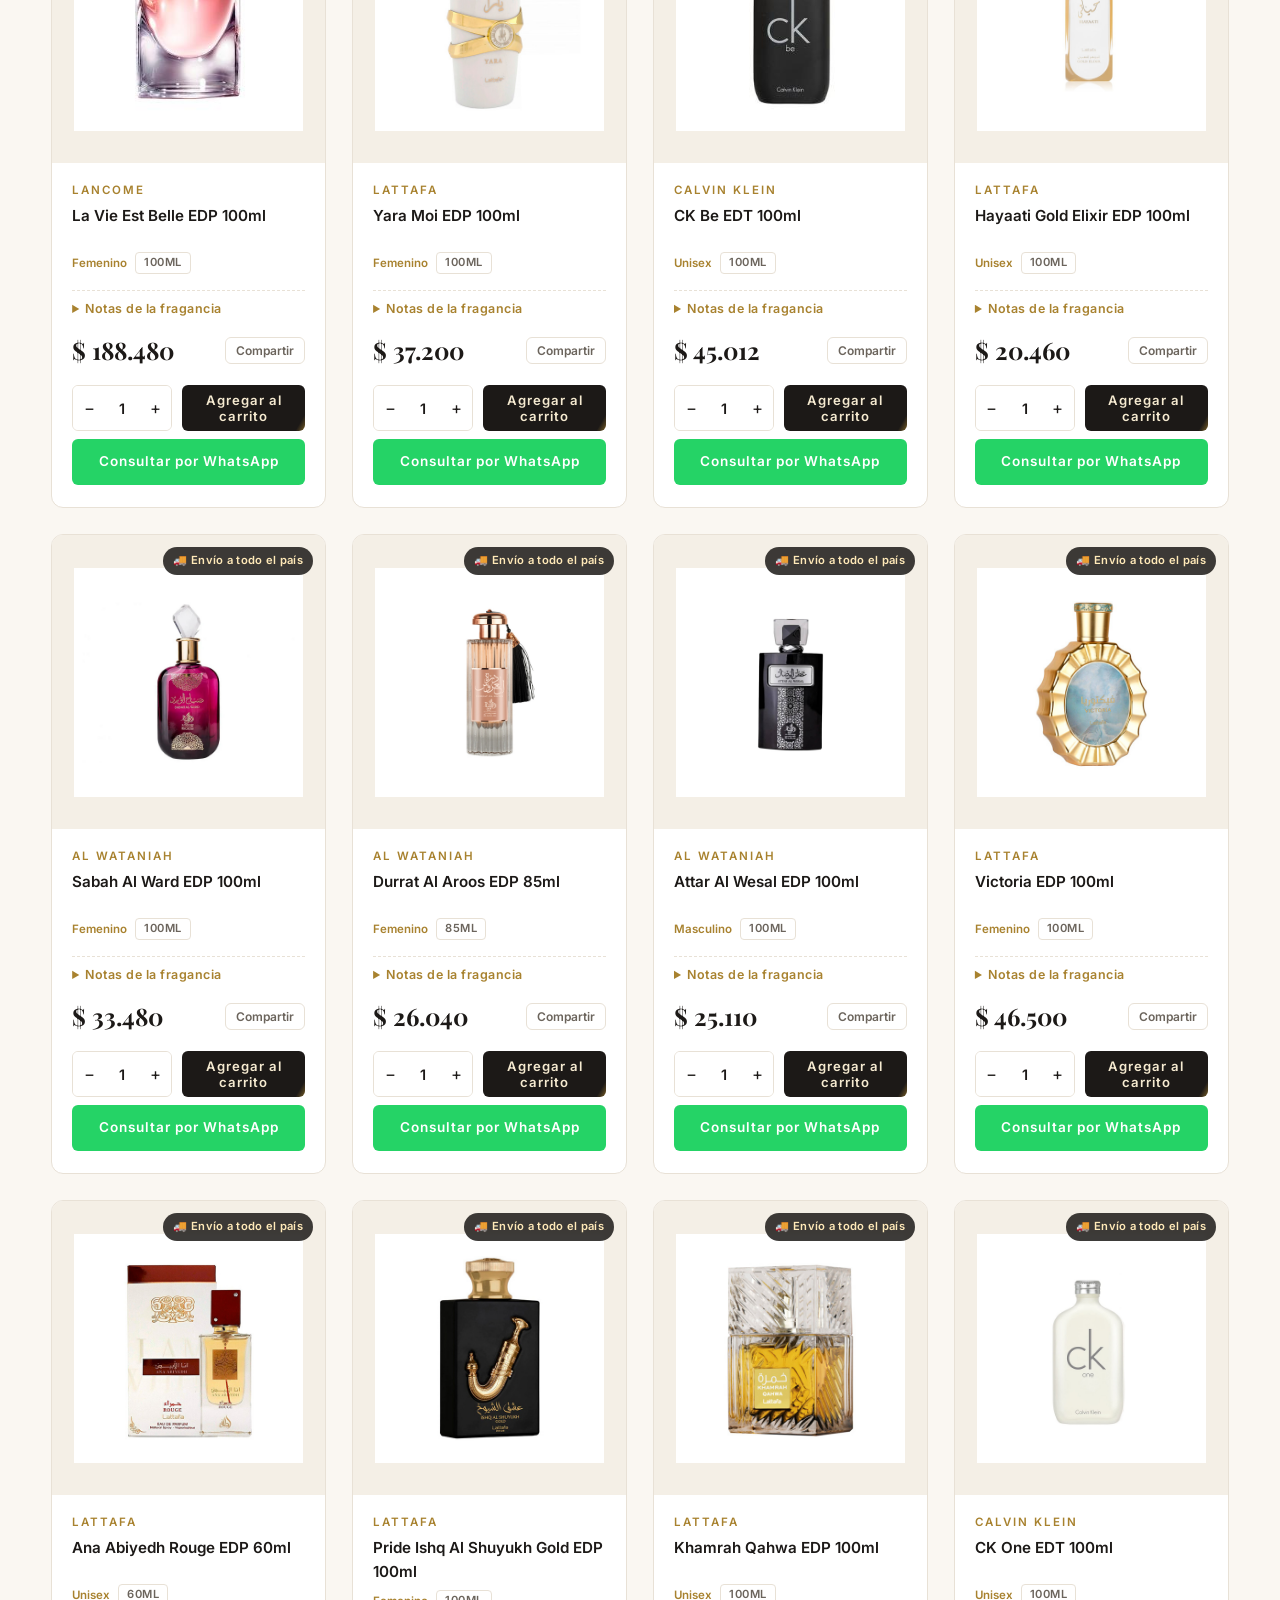
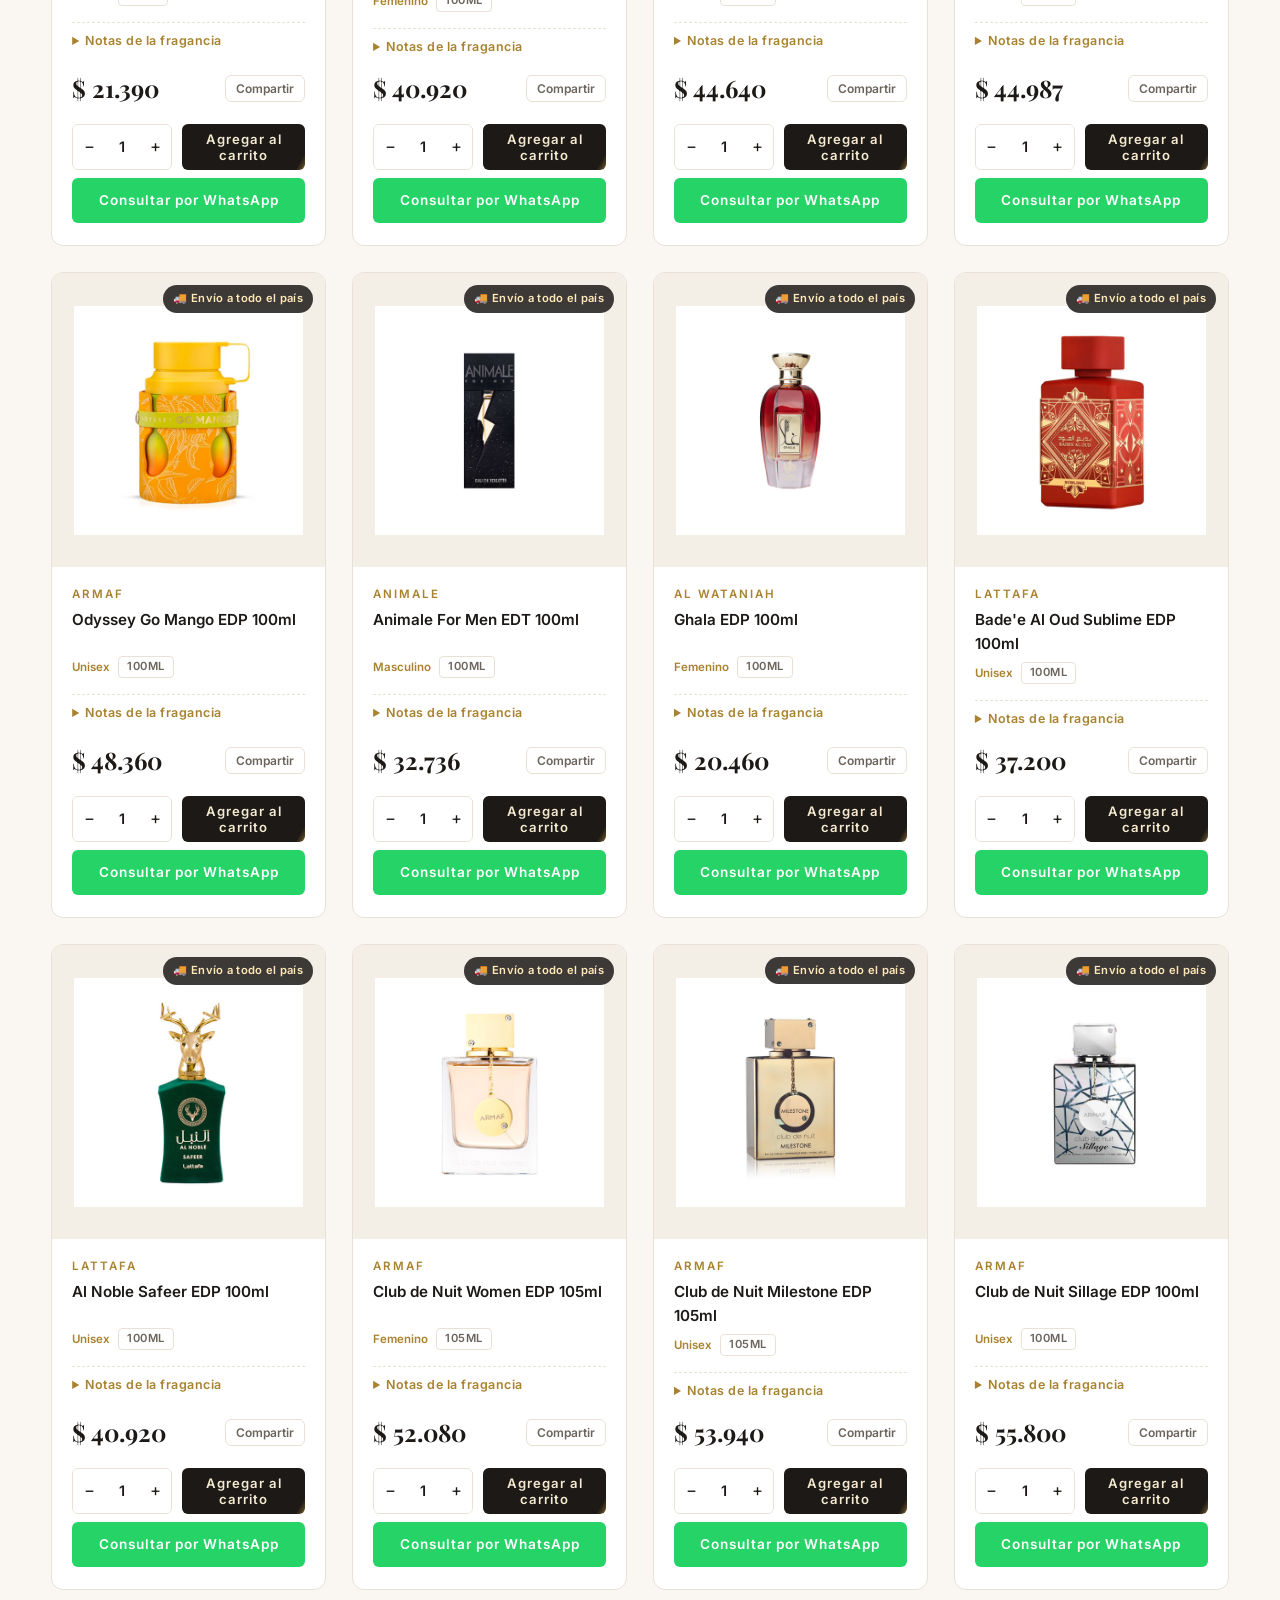
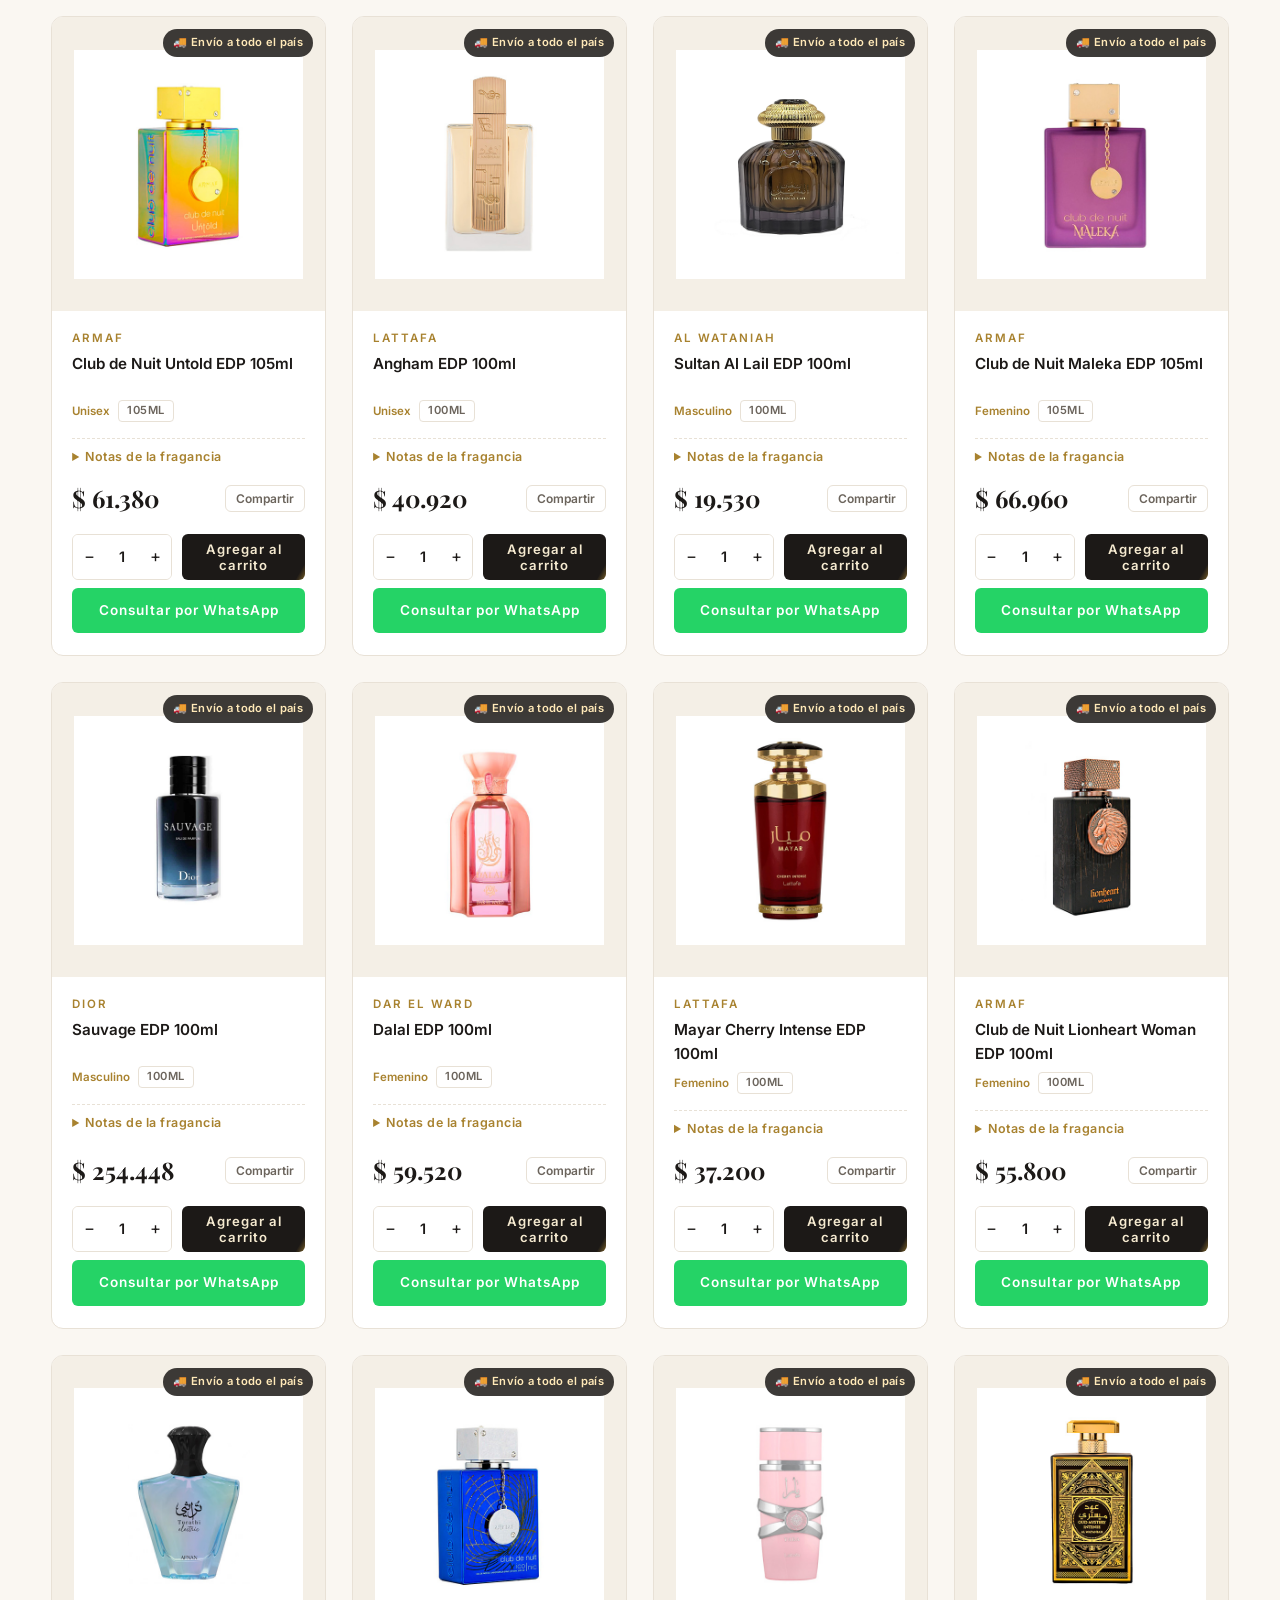
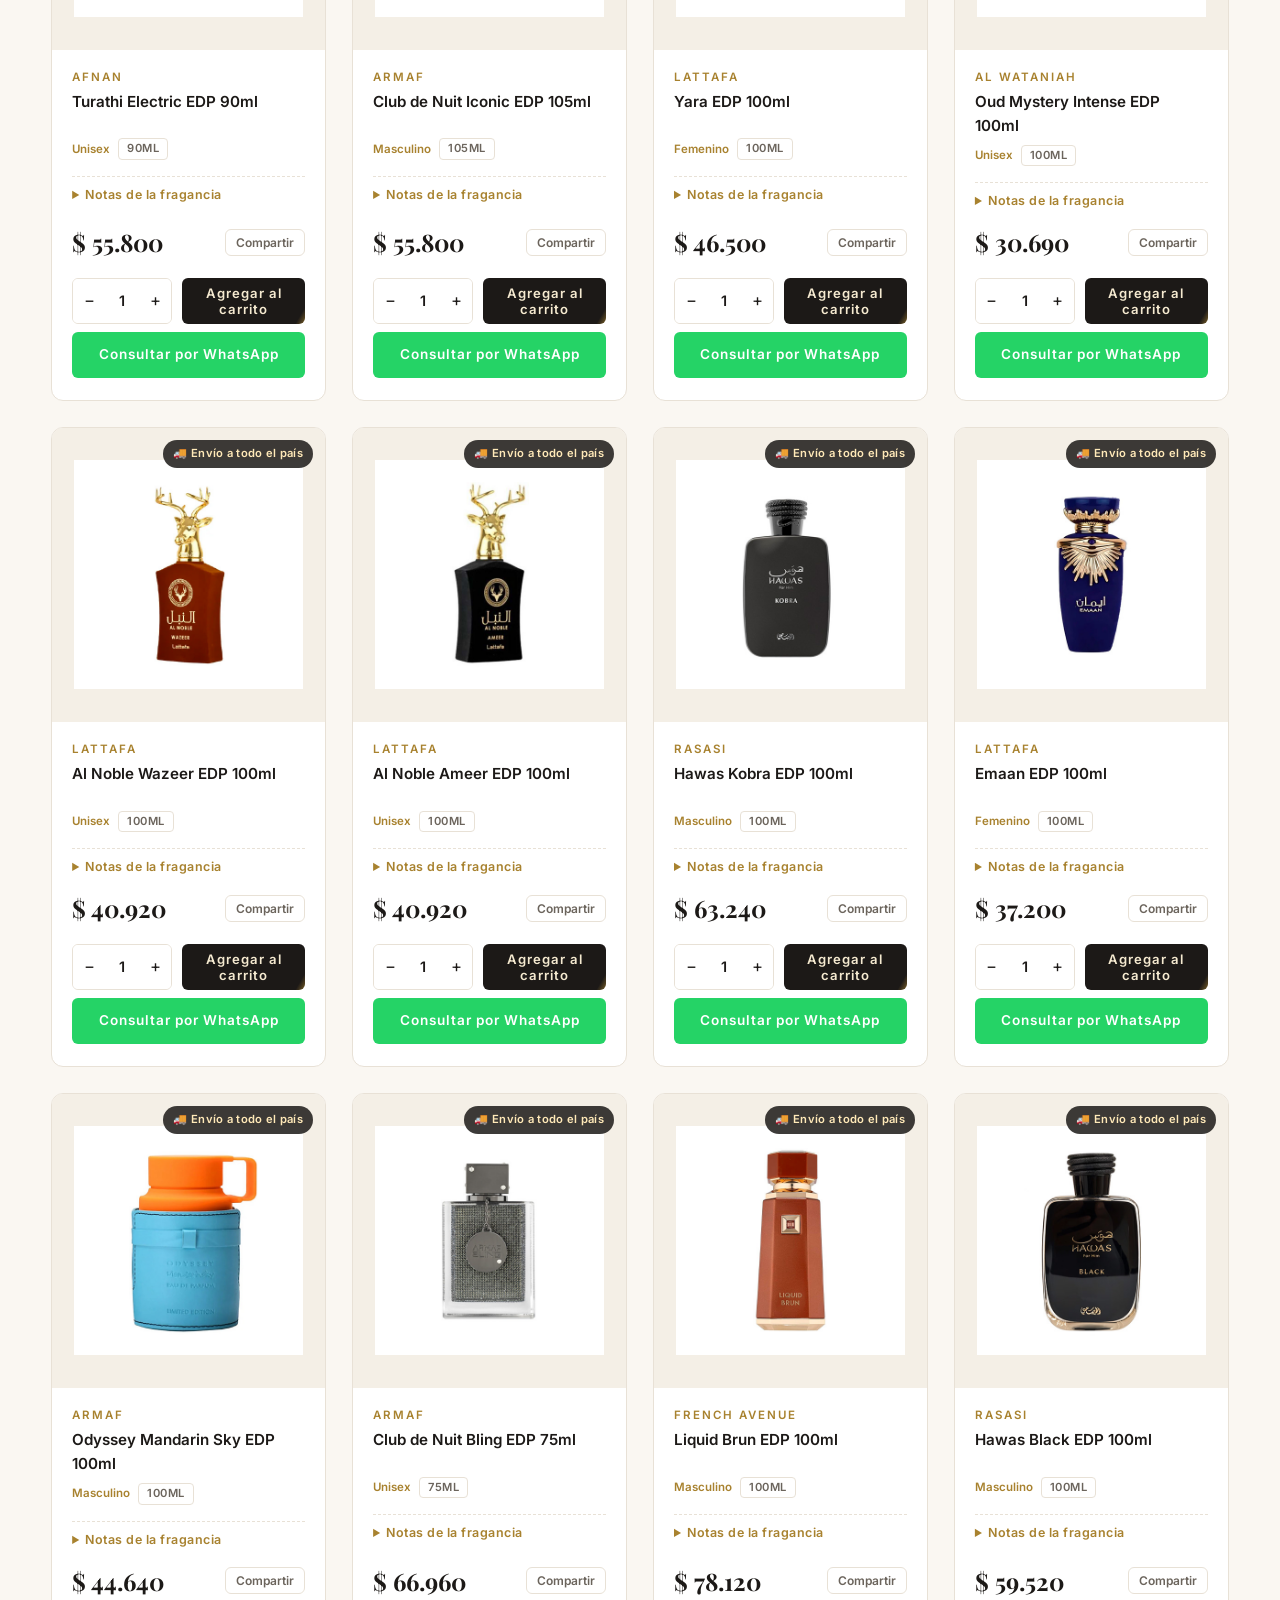
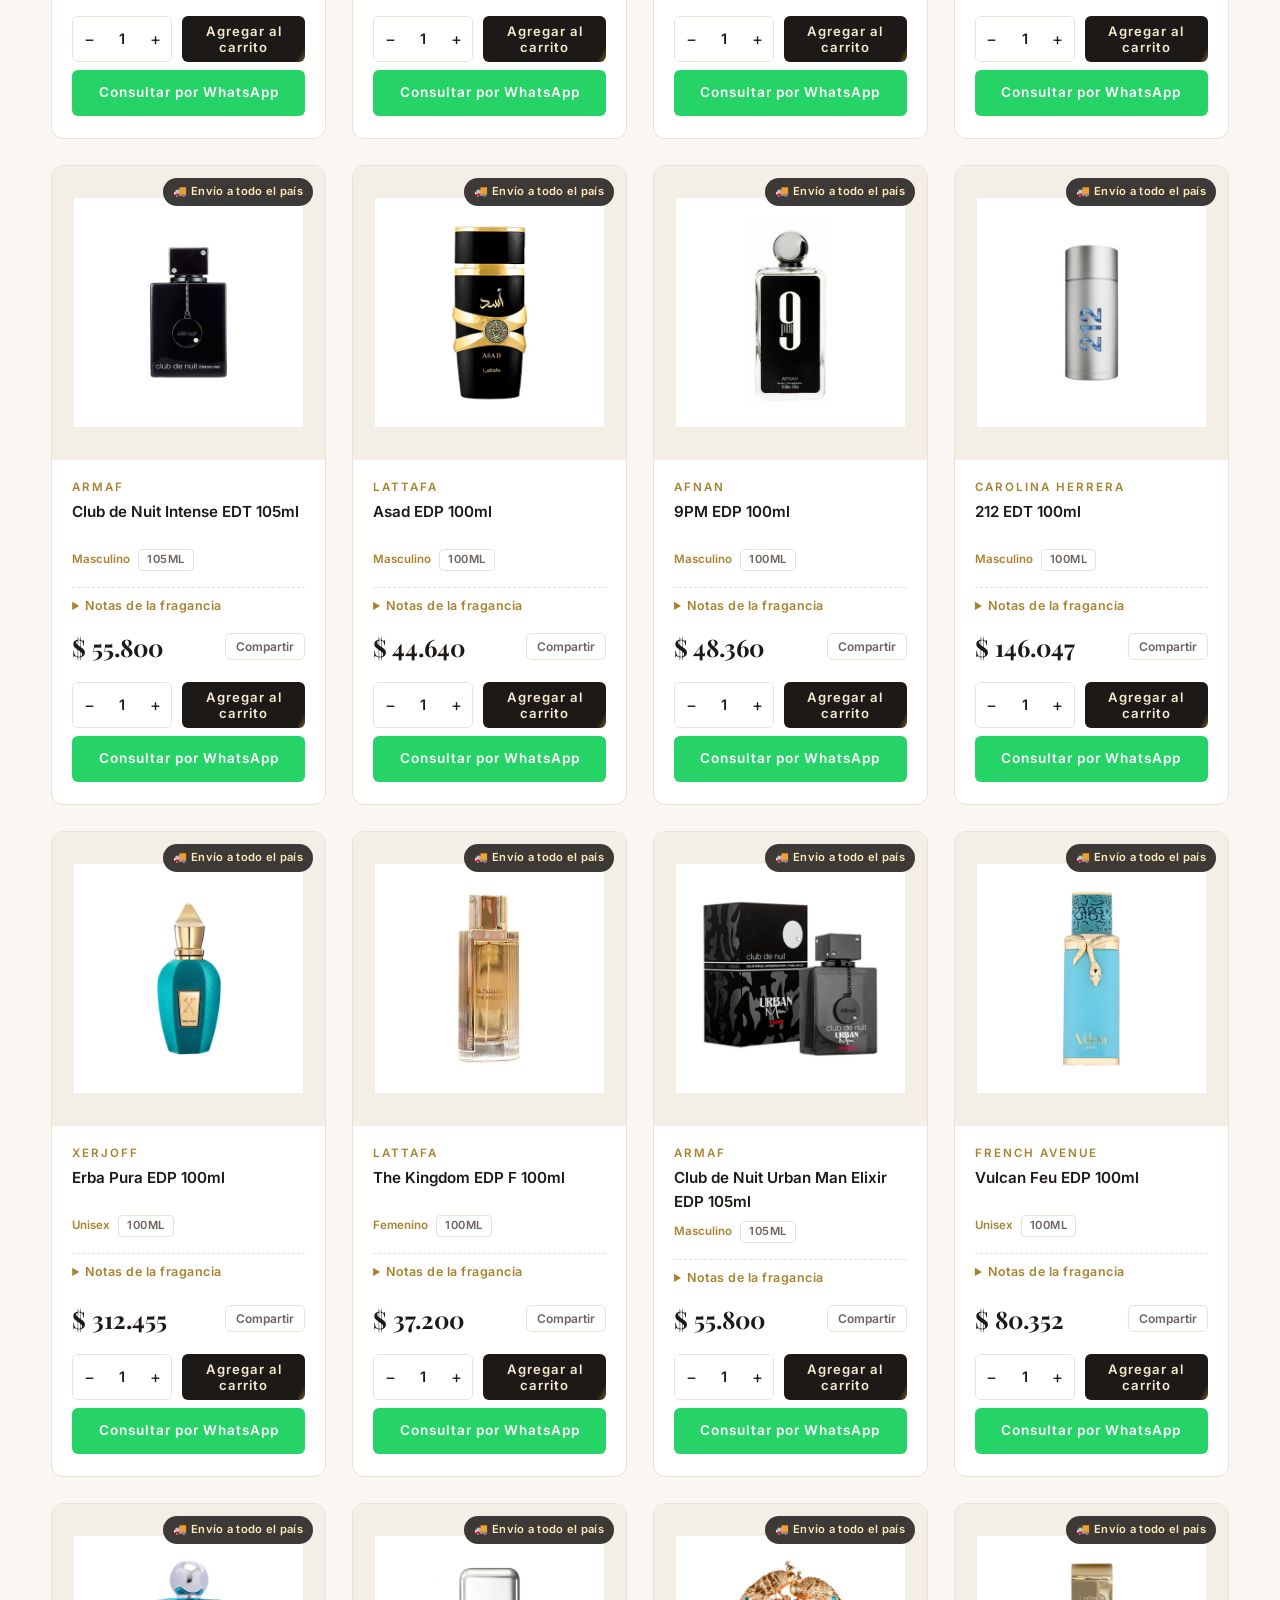
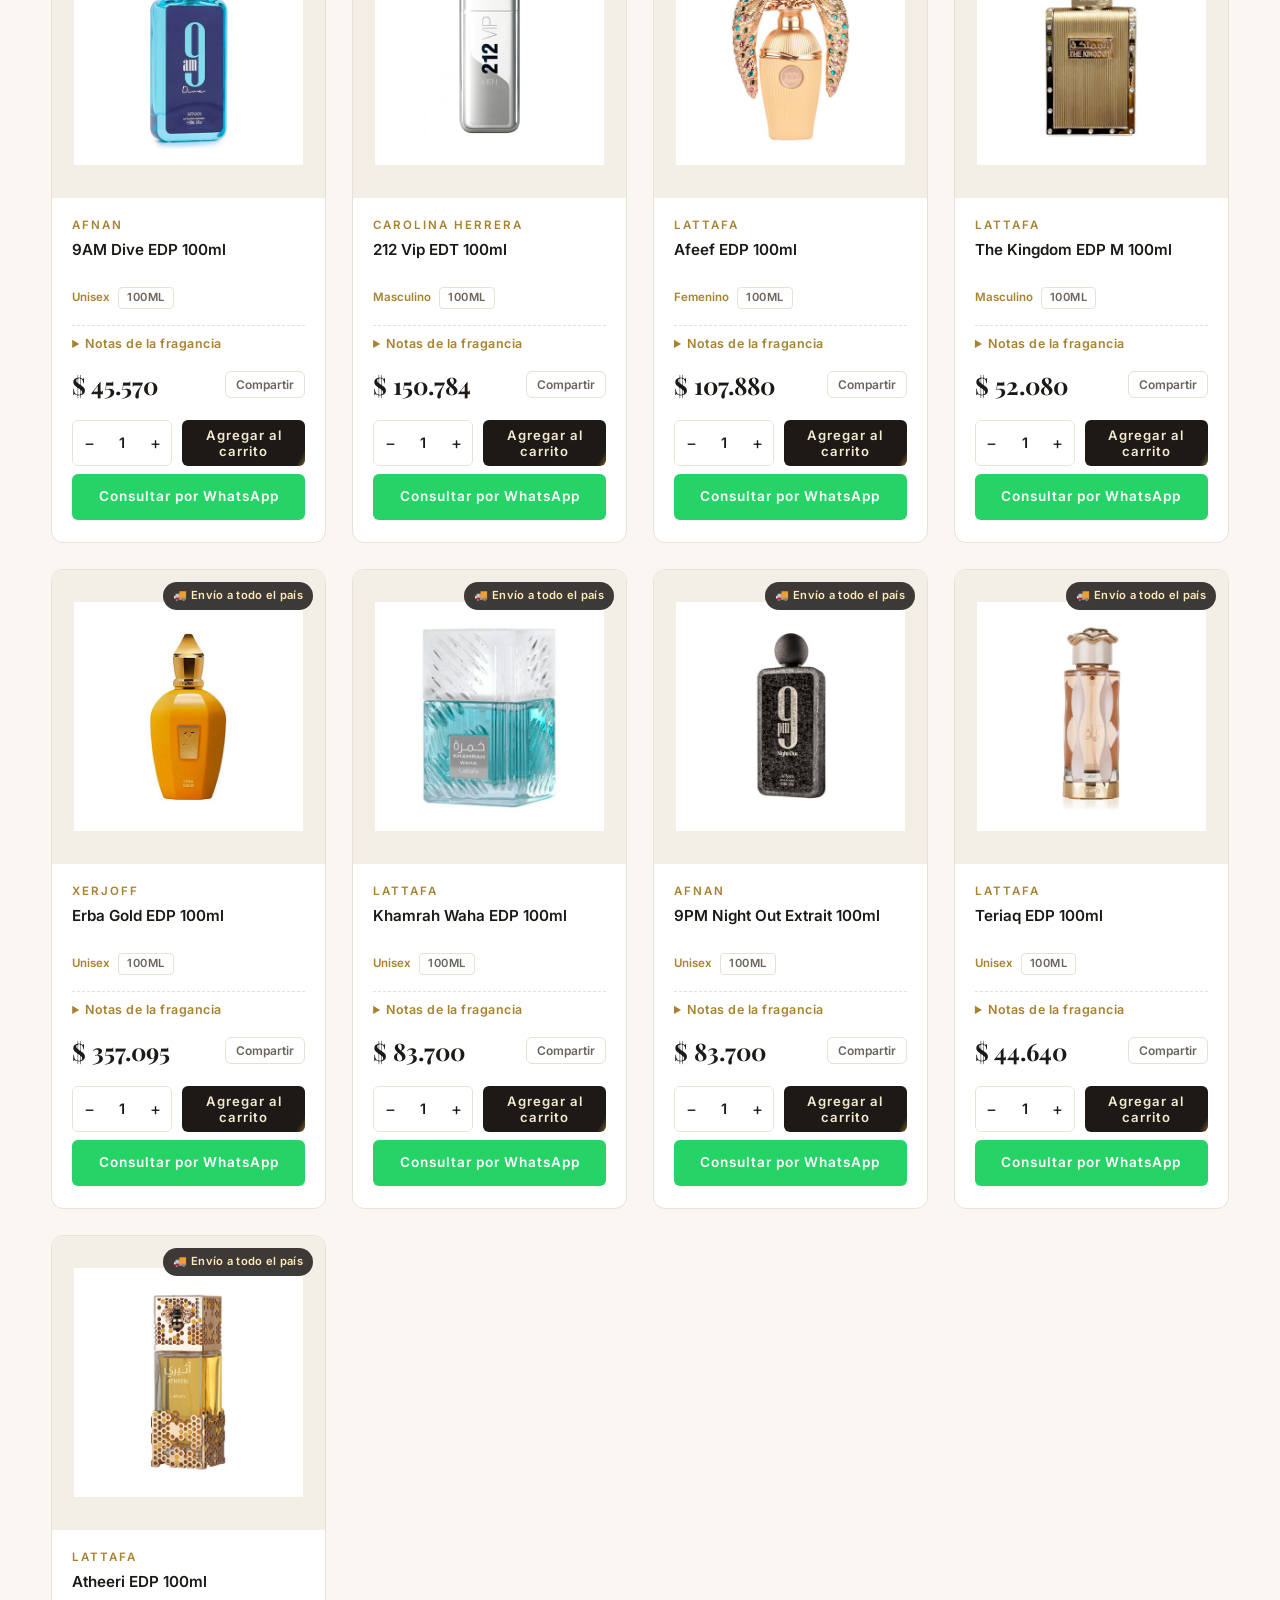
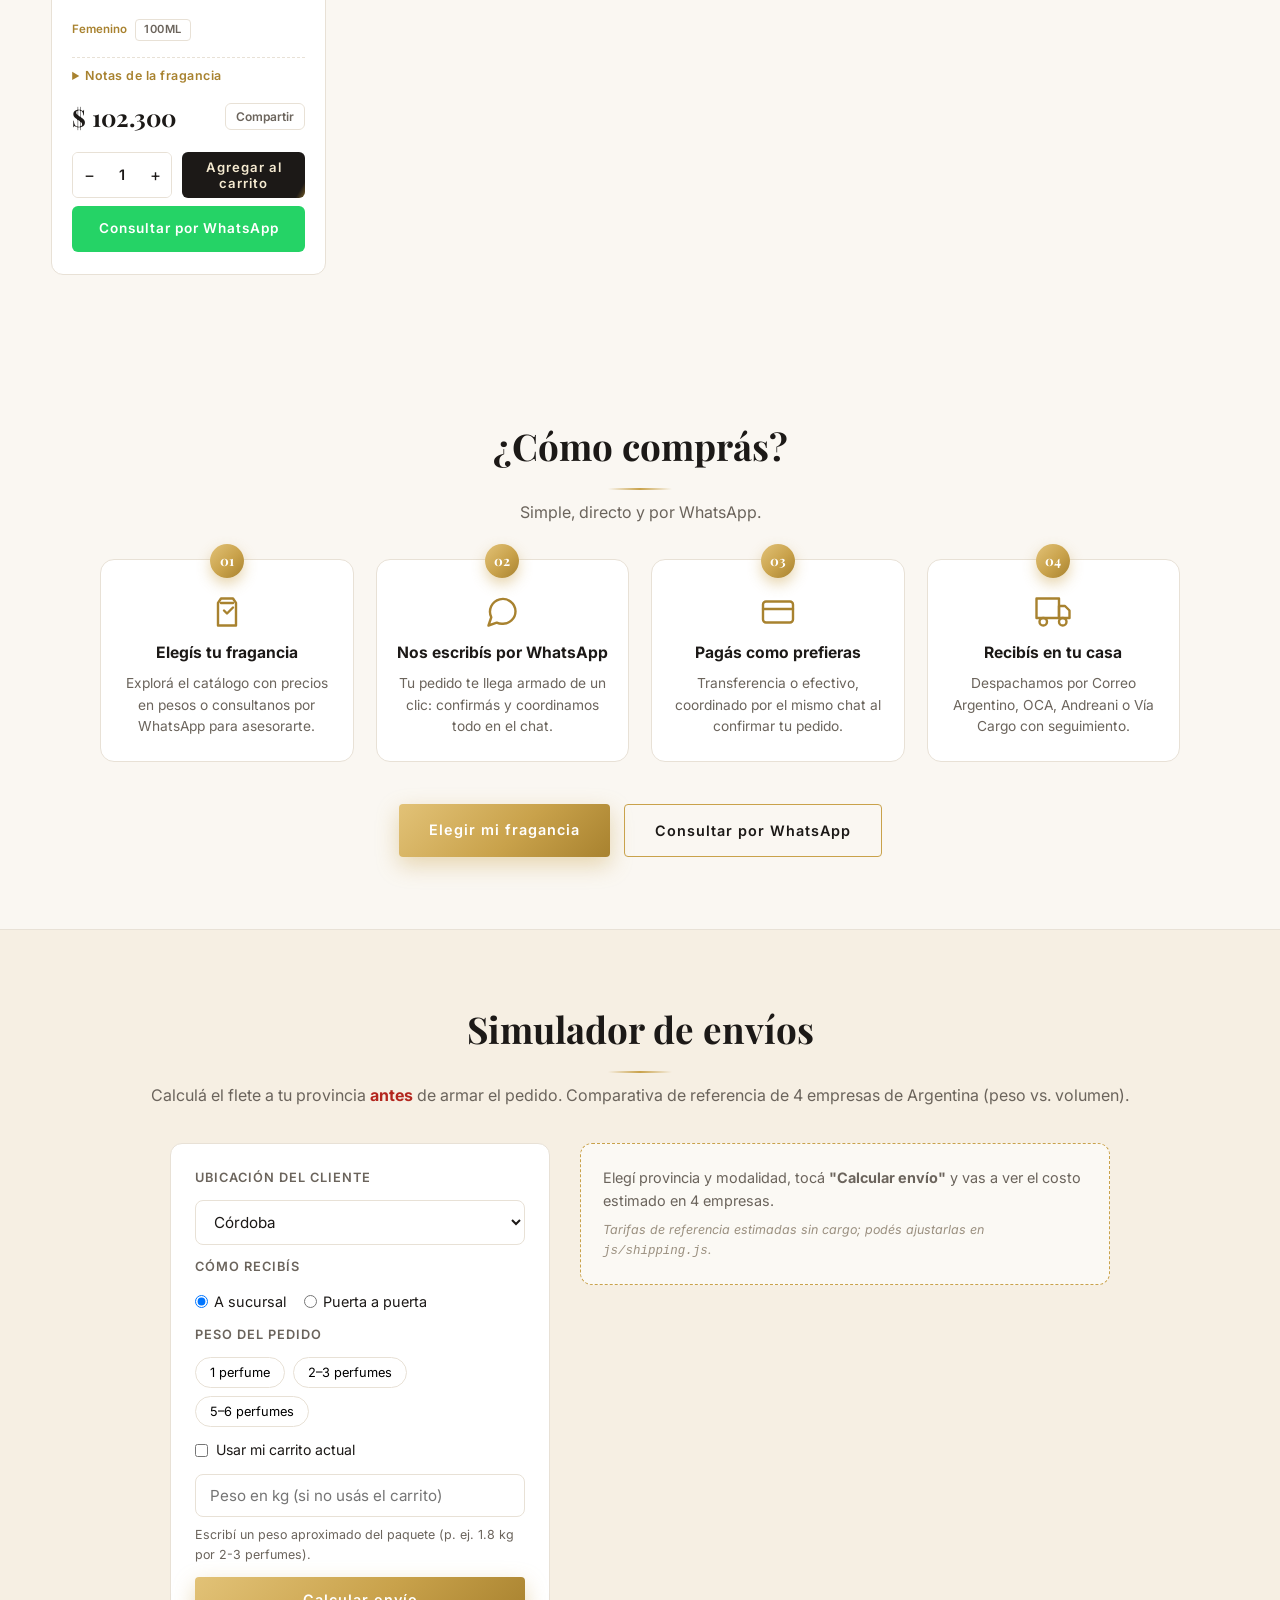
==== commit b04a0d75: "Agregar seccion 'Como compras' (4 pasos), testimonios de clientes y enlace Mayorista en nav y footer" ====
--- a/index.html
+++ b/index.html
@@ -42,6 +42,7 @@
         <a href="#inicio">Inicio</a>
         <a href="#catalogo">Catálogo</a>
         <a href="#envios">Envíos</a>
+        <a href="b2b/catalogo-mayorista.html">Mayorista</a>
         <a href="#info">Nosotros</a>
         <a href="#contacto">Contacto</a>
       </nav>
@@ -145,6 +146,45 @@
     </section>
   </main>
 
+  <section class="howto reveal" id="como-comprar">
+    <div class="container">
+      <div class="section-head reveal">
+        <h2>¿Cómo comprás?</h2>
+        <p>Simple, directo y por WhatsApp.</p>
+      </div>
+      <div class="steps">
+        <div class="step reveal-card" style="--d:0s">
+          <span class="step-num">01</span>
+          <svg viewBox="0 0 24 24" fill="none" stroke="currentColor" stroke-width="1.6" stroke-linecap="round" stroke-linejoin="round"><path d="M8 3h8l2 3v15H6V6l2-3z"/><path d="M8 6h8"/><path d="M10 11l2 2 4-4"/></svg>
+          <h3>Elegís tu fragancia</h3>
+          <p>Explorá el catálogo con precios en pesos o consultanos por WhatsApp para asesorarte.</p>
+        </div>
+        <div class="step reveal-card" style="--d:.1s">
+          <span class="step-num">02</span>
+          <svg viewBox="0 0 24 24" fill="none" stroke="currentColor" stroke-width="1.6" stroke-linecap="round" stroke-linejoin="round"><path d="M21 11.5a8.38 8.38 0 0 1-9 8.35 8.5 8.5 0 0 1-3.5-.72L3 21l1.85-5.5a8.5 8.5 0 1 1 16.15-4z"/></svg>
+          <h3>Nos escribís por WhatsApp</h3>
+          <p>Tu pedido te llega armado de un clic: confirmás y coordinamos todo en el chat.</p>
+        </div>
+        <div class="step reveal-card" style="--d:.2s">
+          <span class="step-num">03</span>
+          <svg viewBox="0 0 24 24" fill="none" stroke="currentColor" stroke-width="1.6" stroke-linecap="round" stroke-linejoin="round"><rect x="2" y="5" width="20" height="14" rx="2"/><path d="M2 10h20"/></svg>
+          <h3>Pagás como prefieras</h3>
+          <p>Transferencia o efectivo, coordinado por el mismo chat al confirmar tu pedido.</p>
+        </div>
+        <div class="step reveal-card" style="--d:.3s">
+          <span class="step-num">04</span>
+          <svg viewBox="0 0 24 24" fill="none" stroke="currentColor" stroke-width="1.6" stroke-linecap="round" stroke-linejoin="round"><path d="M1 3h15v13H1z"/><path d="M16 8h4l3 3v5h-7V8z"/><circle cx="5.5" cy="18.5" r="2.5"/><circle cx="18.5" cy="18.5" r="2.5"/></svg>
+          <h3>Recibís en tu casa</h3>
+          <p>Despachamos por Correo Argentino, OCA, Andreani o Vía Cargo con seguimiento.</p>
+        </div>
+      </div>
+      <div class="howto-cta">
+        <a href="#catalogo" class="btn btn-gold">Elegir mi fragancia</a>
+        <a href="https://wa.me/5493757655746?text=Hola%20Elegance%2C%20quiero%20consultar%20sobre%20c%C3%B3mo%20comprar" target="_blank" rel="noopener" class="btn btn-ghost">Consultar por WhatsApp</a>
+      </div>
+    </div>
+  </section>
+
   <section class="shipping-section" id="envios">
     <div class="container">
       <div class="section-head reveal">
@@ -190,6 +230,37 @@
     </div>
   </section>
 
+  <section class="testimonials reveal" id="opiniones">
+    <div class="container">
+      <div class="section-head reveal">
+        <h2>Lo que dicen nuestros clientes</h2>
+        <p>Pedidos reales, entregados en todo el país.</p>
+      </div>
+      <div class="testimonials-grid">
+        <article class="t-card reveal-card" style="--d:0s">
+          <div class="t-stars">&#9733;&#9733;&#9733;&#9733;&#9733;</div>
+          <p class="t-text">"El Yara que compré como regalo fue un acierto total. Me asesoraron por WhatsApp y responden al toque. Todo original."</p>
+          <div class="t-who"><span class="t-avatar">LM</span><div><strong>Lucía M.</strong><span class="t-verified">Cliente verificada · Rosario</span></div></div>
+        </article>
+        <article class="t-card reveal-card" style="--d:.1s">
+          <div class="t-stars">&#9733;&#9733;&#9733;&#9733;&#9733;</div>
+          <p class="t-text">"El Club de Nuit Intense no se compara con nada de lo que venden en la city. Dura hasta el otro día. Ya es mi tercer frasco."</p>
+          <div class="t-who"><span class="t-avatar">AP</span><div><strong>Andrés P.</strong><span class="t-verified">Cliente verificado · Mendoza</span></div></div>
+        </article>
+        <article class="t-card reveal-card" style="--d:.2s">
+          <div class="t-stars">&#9733;&#9733;&#9733;&#9733;&#9733;</div>
+          <p class="t-text">"Usé el simulador de envíos y llegó exactamente lo que decía. Armé el pedido por WhatsApp y en 3 días lo tenía en Salta."</p>
+          <div class="t-who"><span class="t-avatar">MR</span><div><strong>Martín R.</strong><span class="t-verified">Cliente verificado · Salta</span></div></div>
+        </article>
+        <article class="t-card reveal-card" style="--d:.3s">
+          <div class="t-stars">&#9733;&#9733;&#9733;&#9733;&#9733;</div>
+          <p class="t-text">"Compré varios para regalar y todos quedaron fascinados. El envío fue rápido y con seguimiento, tal como prometieron."</p>
+          <div class="t-who"><span class="t-avatar">MC</span><div><strong>María C.</strong><span class="t-verified">Cliente verificada · Córdoba</span></div></div>
+        </article>
+      </div>
+    </div>
+  </section>
+
   <footer class="footer" id="contacto">
     <div class="container footer-inner">
       <div class="footer-col">
@@ -202,6 +273,7 @@
         <a href="#catalogo">Femeninos</a>
         <a href="#catalogo">Masculinos</a>
         <a href="#catalogo">Unisex</a>
+        <a href="b2b/catalogo-mayorista.html">Mayorista</a>
       </div>
       <div class="footer-col">
         <h4>Atención</h4>
--- a/css/style.css
+++ b/css/style.css
@@ -1044,4 +1044,89 @@
     opacity: 1 !important;
     transform: none !important;
   }
-}+}
+
+/* ---------- Cómo comprás (4 pasos) ---------- */
+.howto { padding: 72px 0; }
+.steps {
+  display: grid;
+  grid-template-columns: repeat(auto-fit, minmax(215px, 1fr));
+  gap: 22px;
+  max-width: 1080px;
+  margin: 0 auto 42px;
+}
+.step {
+  position: relative;
+  background: #fff;
+  border: 1px solid var(--line);
+  border-radius: 14px;
+  padding: 30px 20px 24px;
+  text-align: center;
+  transition: transform 0.25s, box-shadow 0.25s;
+}
+.step:hover { transform: translateY(-5px); box-shadow: 0 16px 34px rgba(28, 25, 23, 0.1); }
+.step-num {
+  position: absolute;
+  top: -16px;
+  left: 50%;
+  transform: translateX(-50%);
+  background: linear-gradient(135deg, #e2c277 0%, var(--gold) 55%, var(--gold-dark) 100%);
+  color: #fff;
+  font-family: var(--serif);
+  font-weight: 700;
+  font-size: 0.85rem;
+  width: 34px;
+  height: 34px;
+  border-radius: 50%;
+  display: flex;
+  align-items: center;
+  justify-content: center;
+  box-shadow: 0 6px 14px rgba(201, 162, 75, 0.45);
+}
+.step svg { width: 36px; height: 36px; color: var(--gold-dark); margin: 4px auto 10px; display: block; }
+.step h3 { font-size: 0.98rem; margin-bottom: 8px; }
+.step p { font-size: 0.86rem; color: var(--gray); line-height: 1.55; }
+.howto-cta { display: flex; flex-wrap: wrap; justify-content: center; gap: 14px; }
+
+/* ---------- Testimonios ---------- */
+.testimonials {
+  background: #fff;
+  border-top: 1px solid var(--line);
+  padding: 72px 0;
+}
+.testimonials-grid {
+  display: grid;
+  grid-template-columns: repeat(auto-fit, minmax(240px, 1fr));
+  gap: 22px;
+  max-width: 1040px;
+  margin: 0 auto;
+}
+.t-card {
+  background: var(--cream);
+  border: 1px solid var(--line);
+  border-radius: 14px;
+  padding: 24px;
+  display: flex;
+  flex-direction: column;
+  gap: 12px;
+  box-shadow: 0 10px 24px rgba(28, 25, 23, 0.05);
+}
+.t-stars { color: var(--gold); letter-spacing: 3px; font-size: 0.95rem; }
+.t-text { font-size: 0.9rem; line-height: 1.6; font-style: italic; }
+.t-who { display: flex; align-items: center; gap: 12px; margin-top: auto; padding-top: 8px; }
+.t-avatar {
+  width: 42px;
+  height: 42px;
+  border-radius: 50%;
+  background: var(--ink);
+  color: #f5ead0;
+  font-family: var(--serif);
+  font-weight: 700;
+  display: flex;
+  align-items: center;
+  justify-content: center;
+  flex-shrink: 0;
+}
+.t-who strong { display: block; font-size: 0.9rem; }
+.t-verified { font-size: 0.72rem; color: var(--gold-dark); font-weight: 600; }
+.t-verified::before { content: "✓ "; font-weight: 700; }
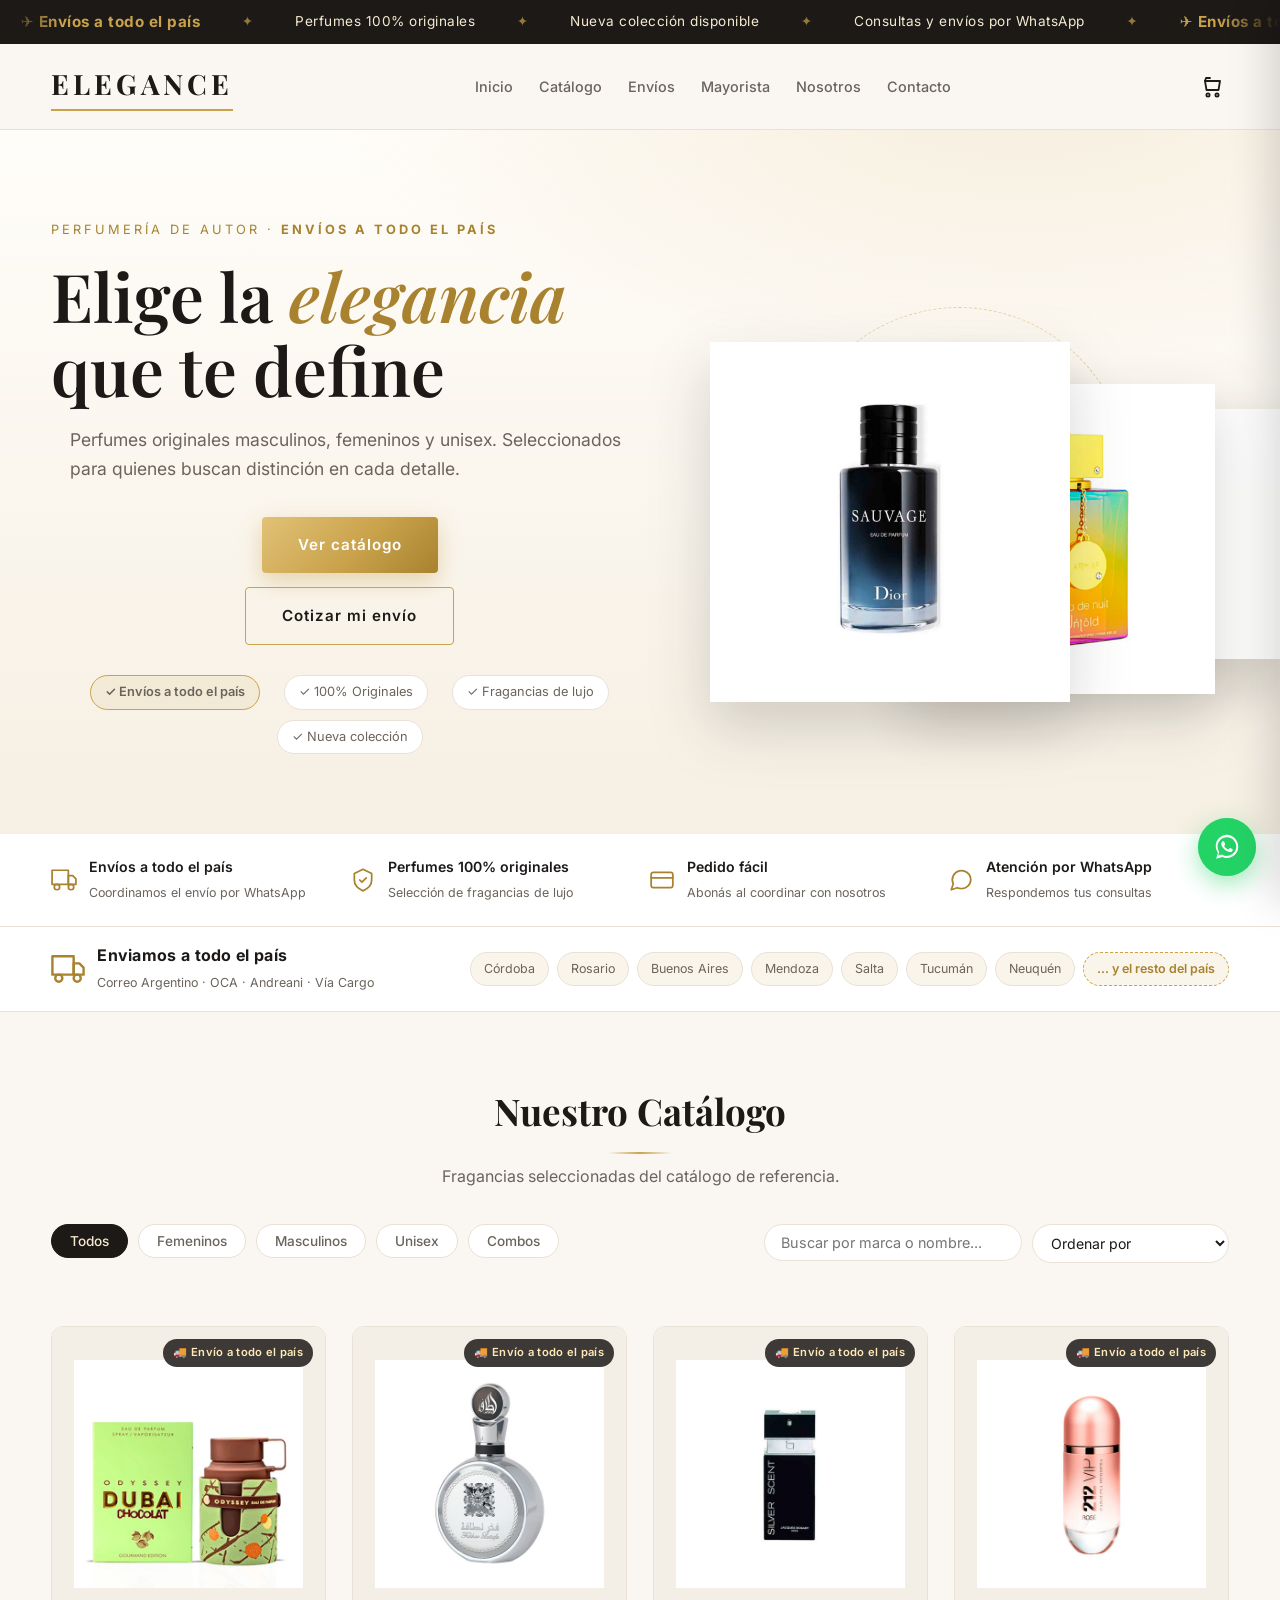
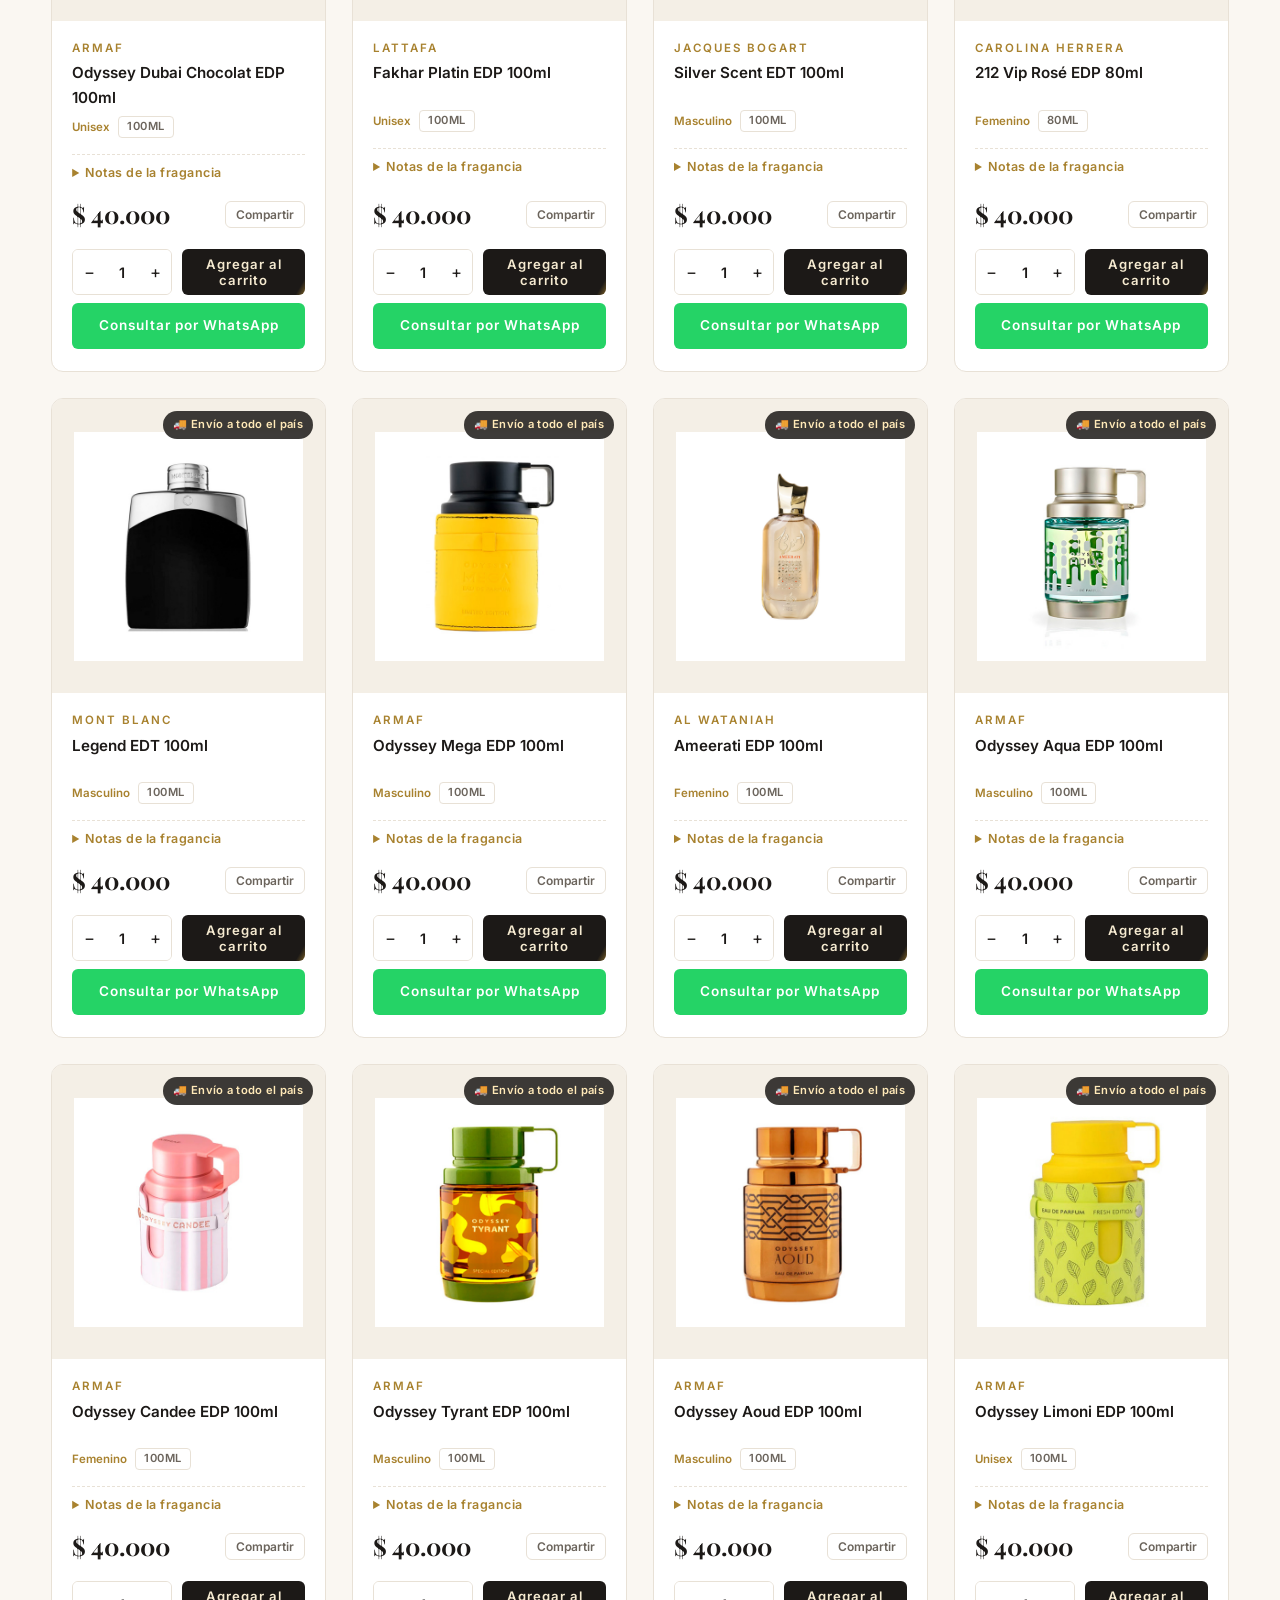
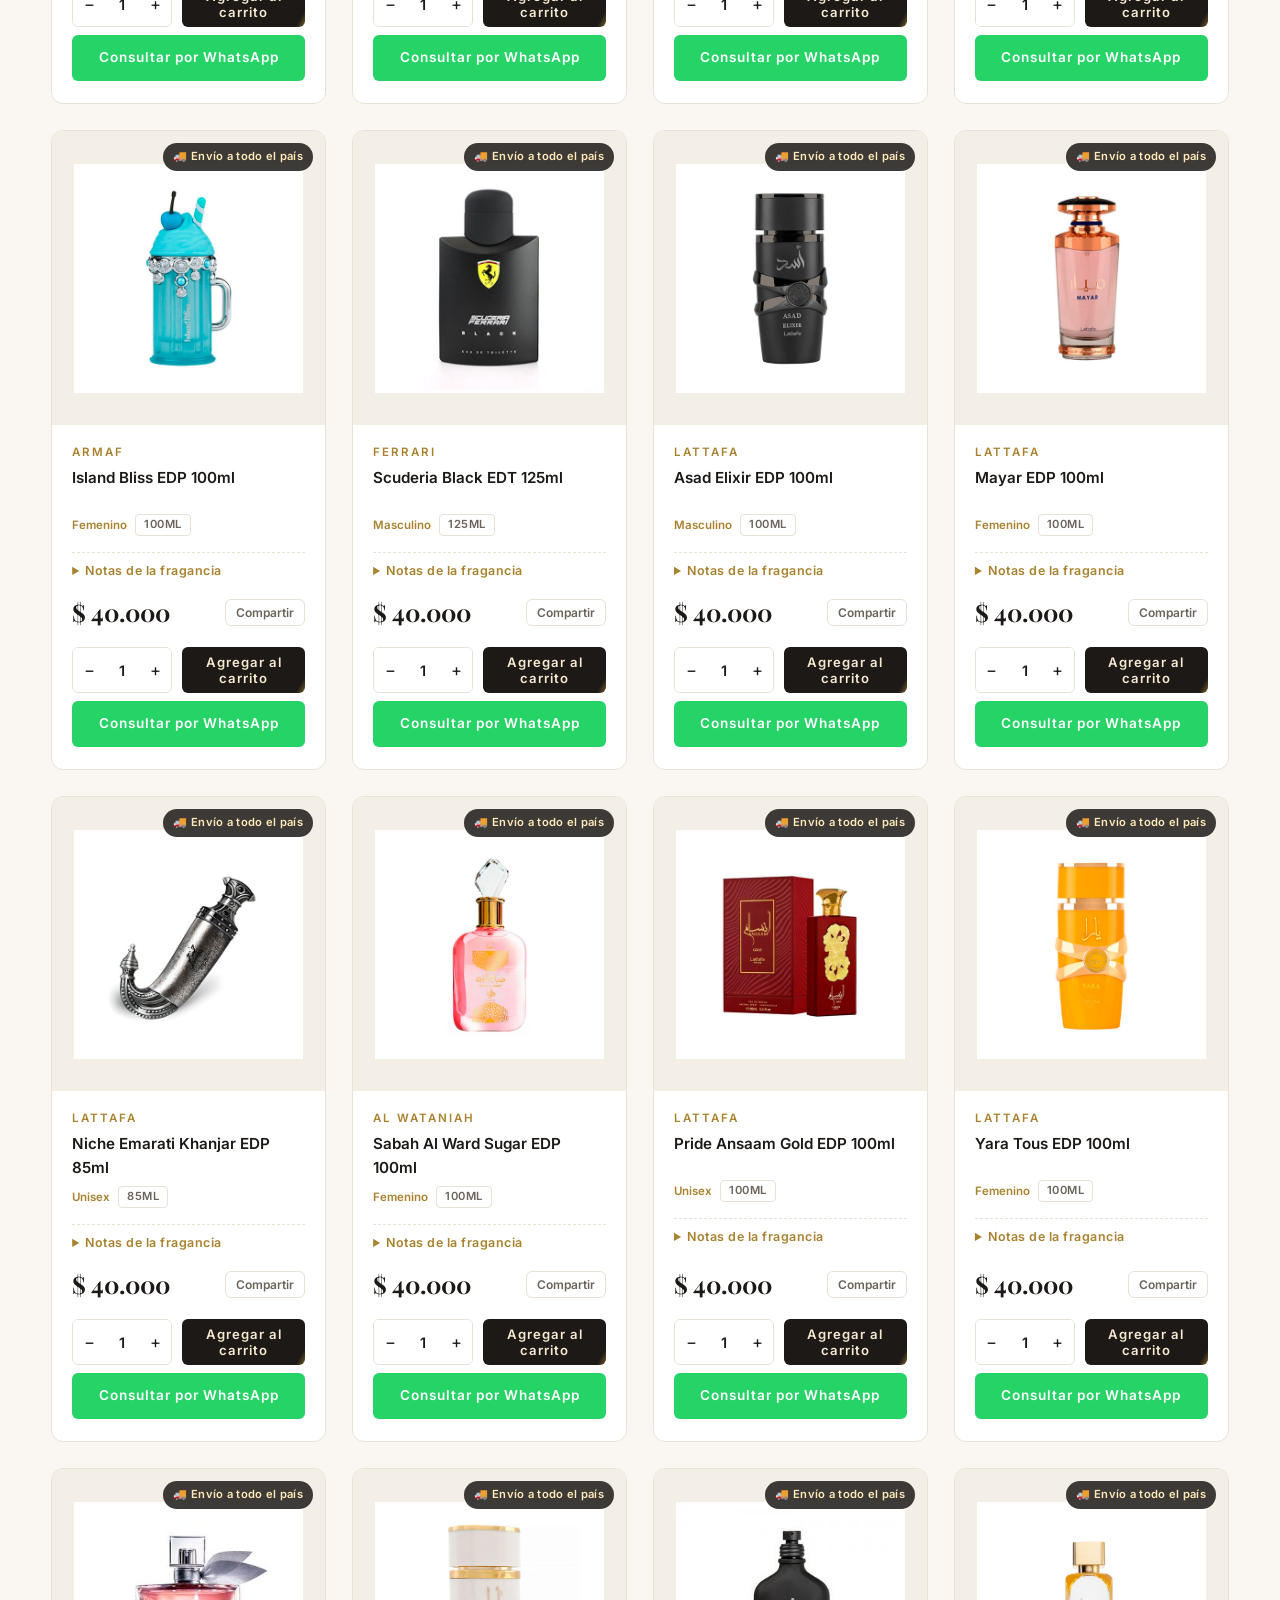
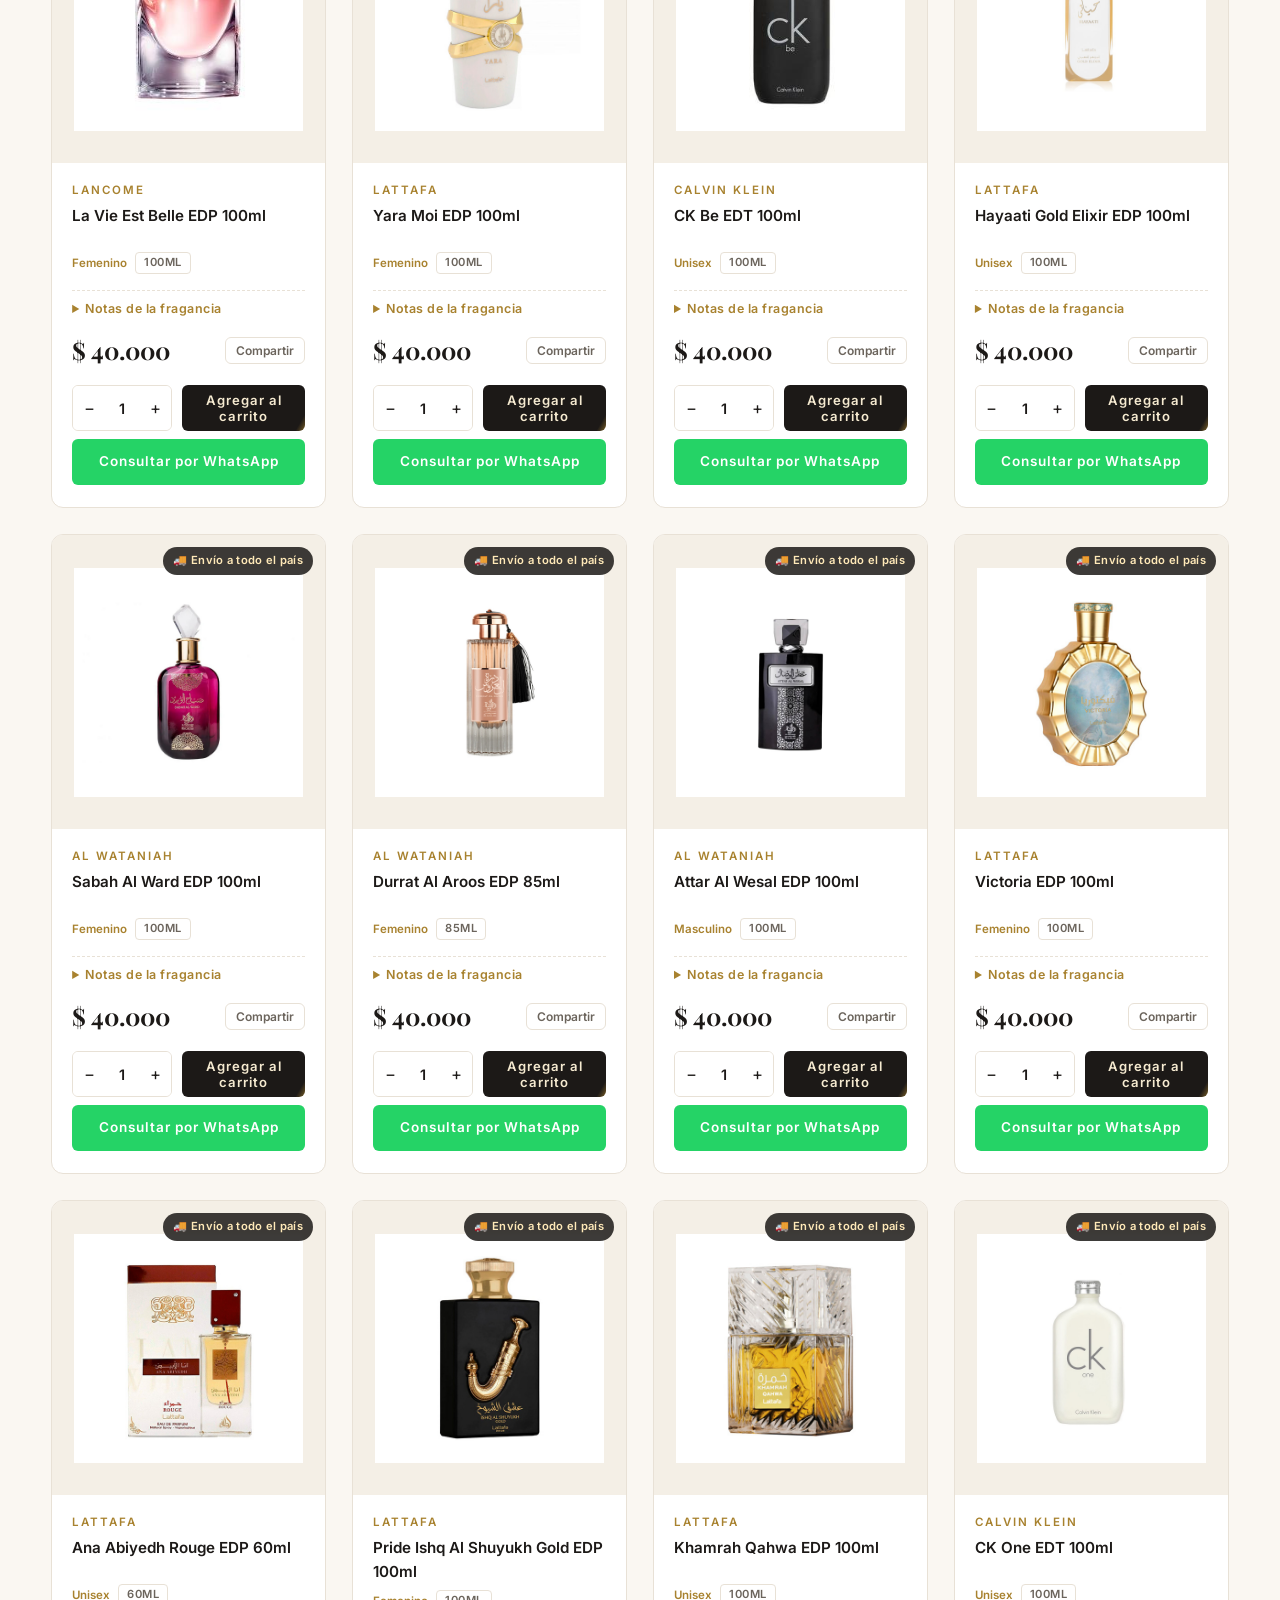
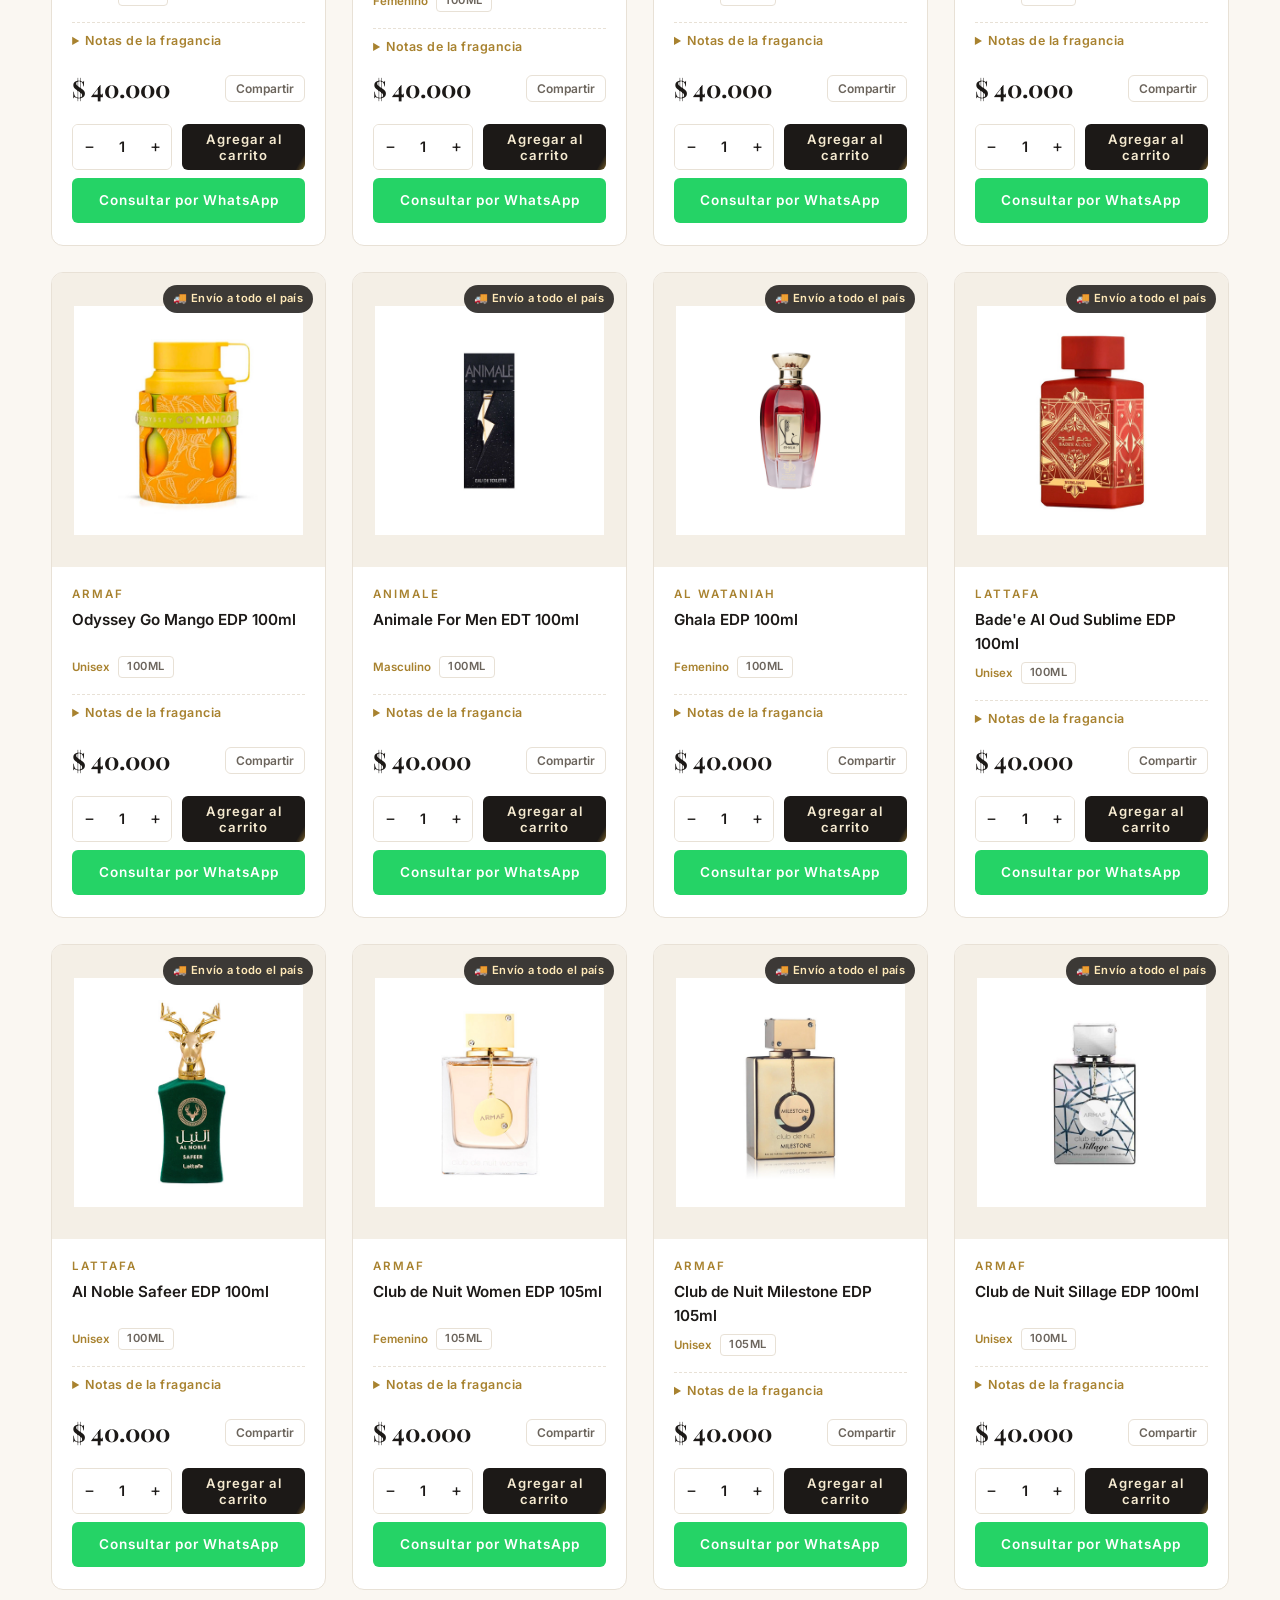
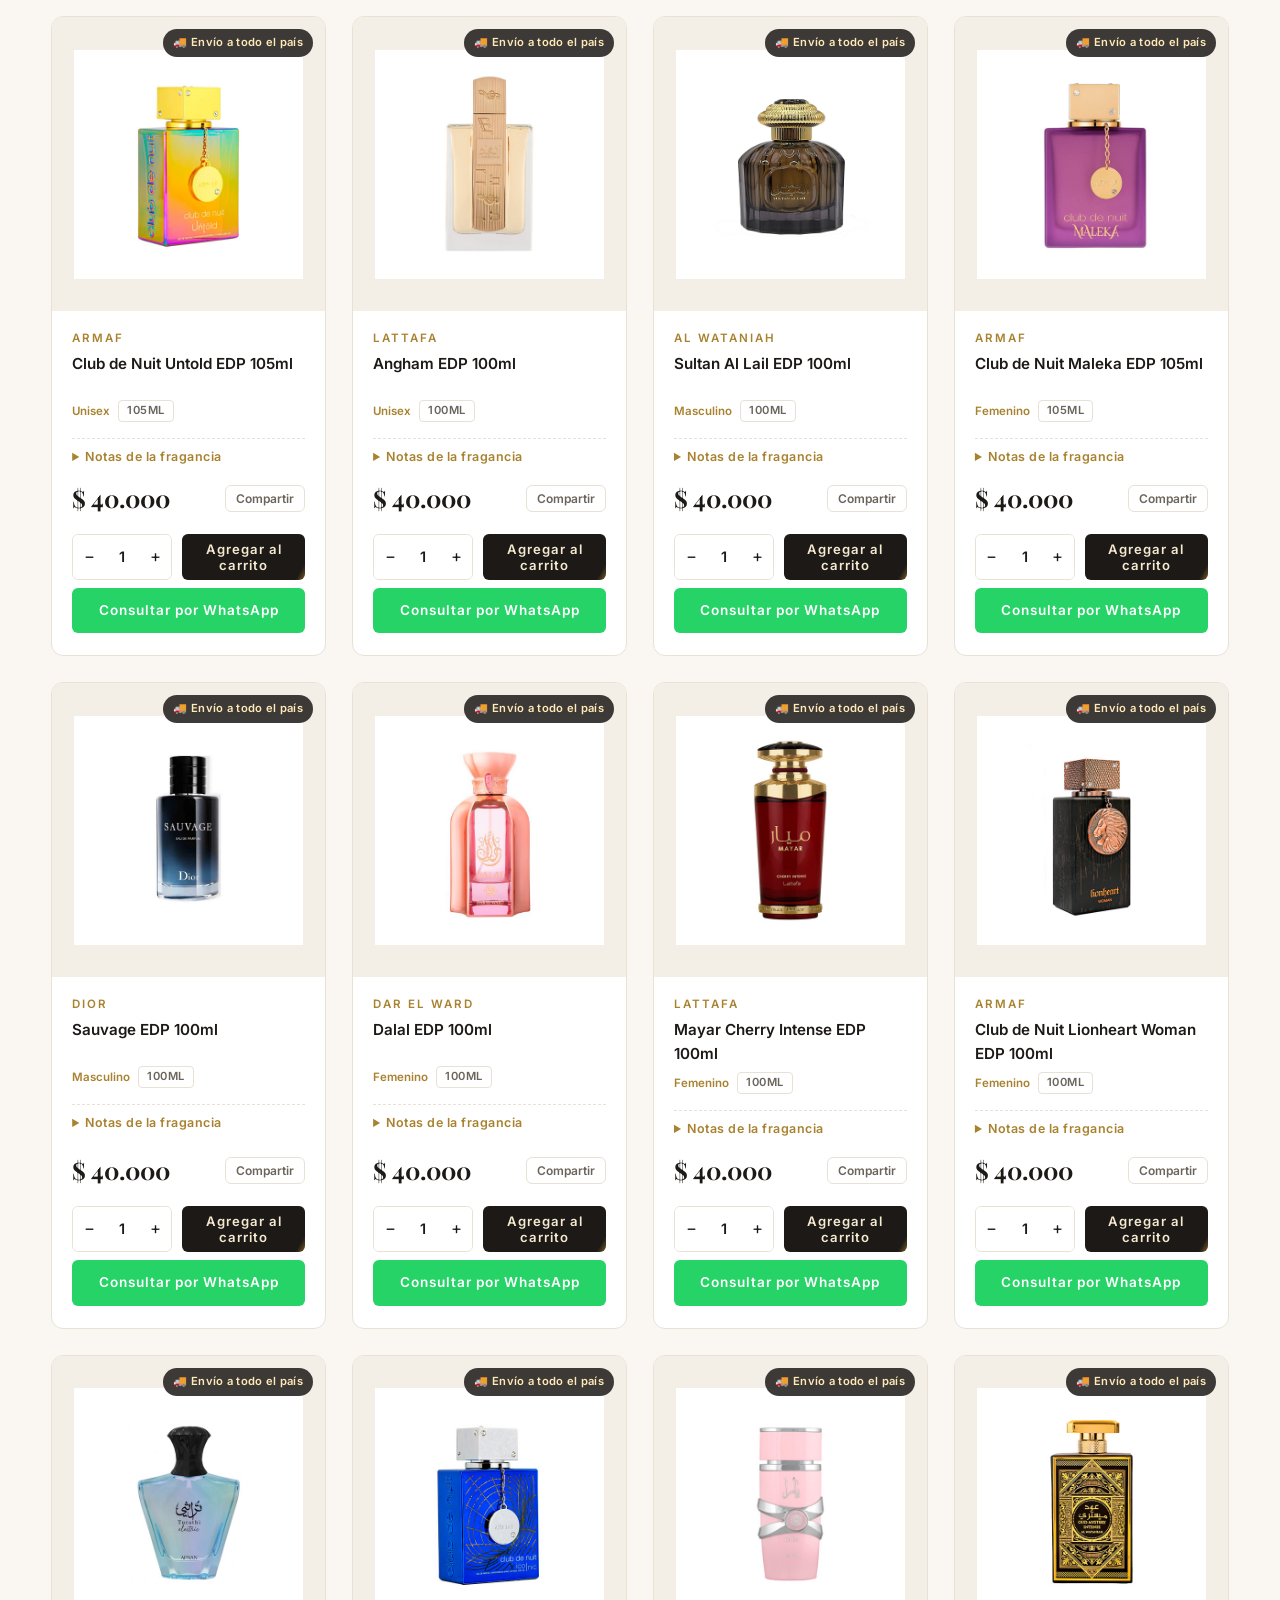
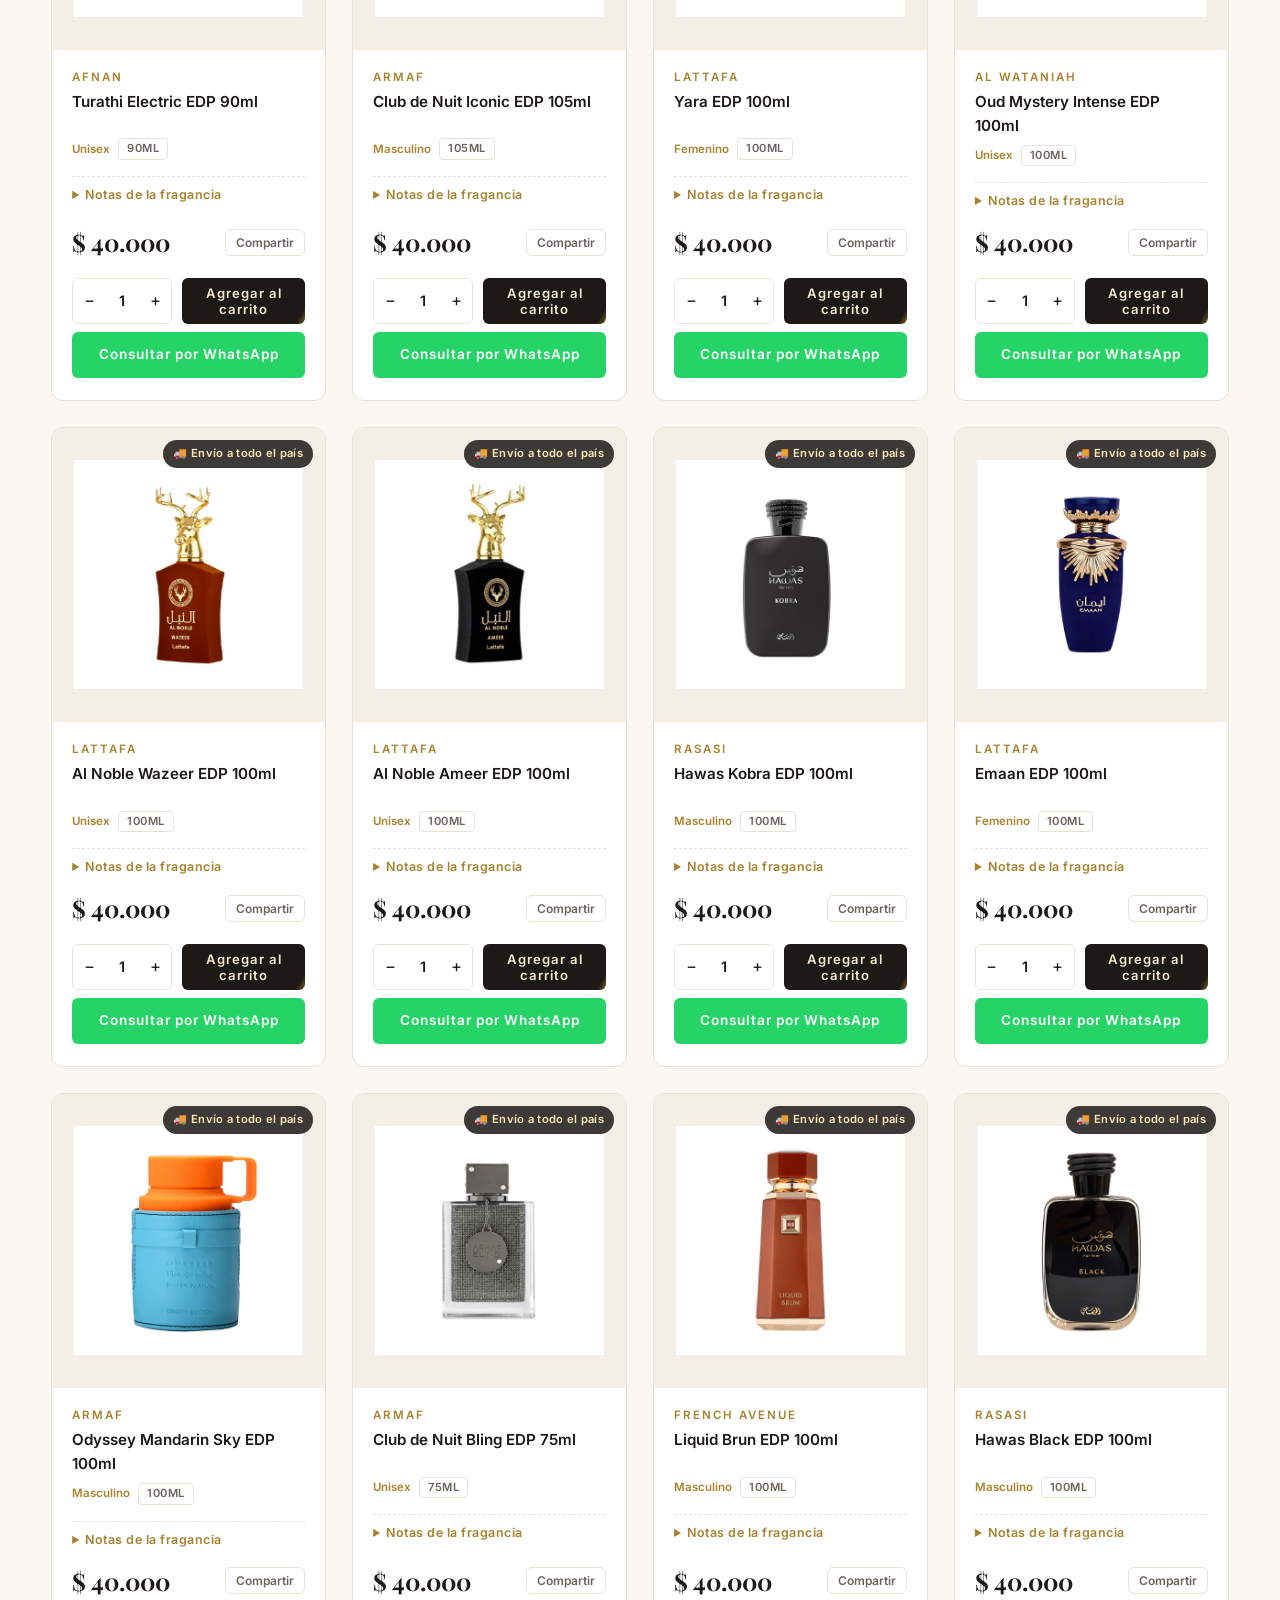
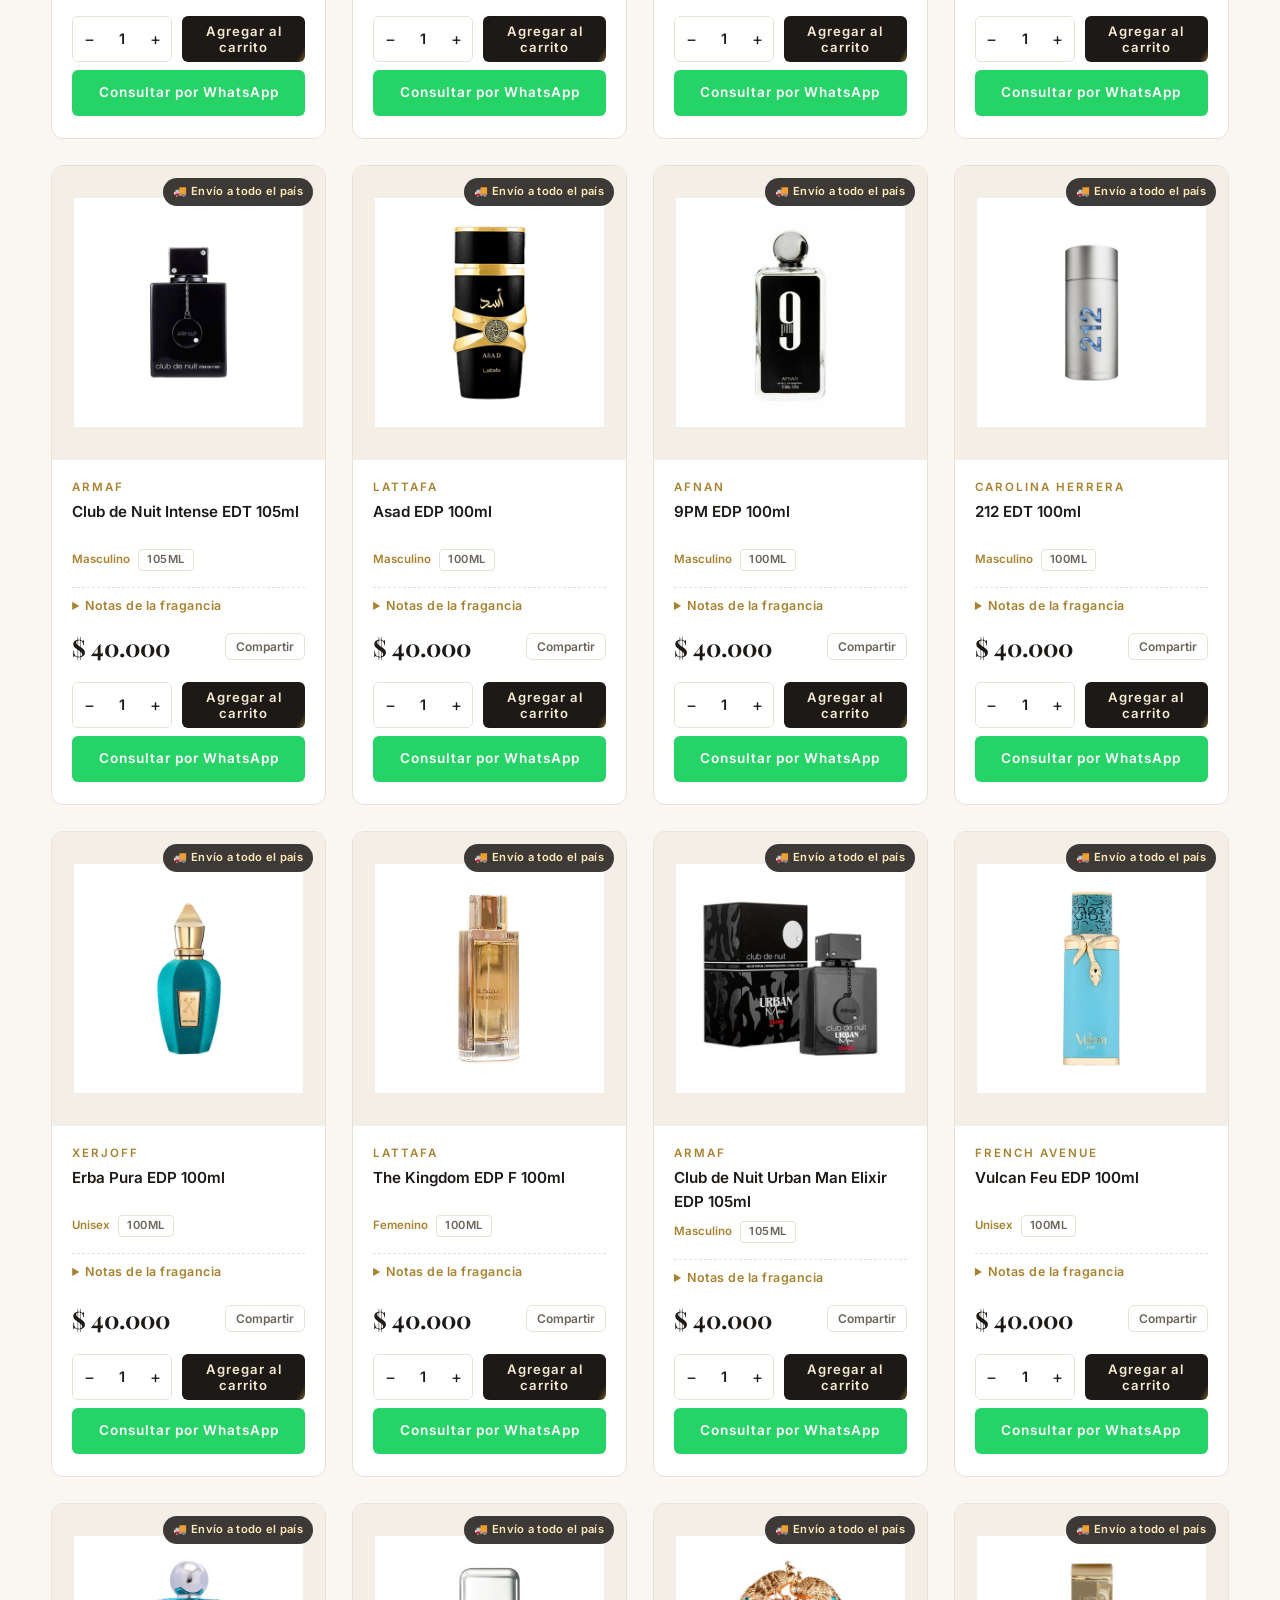
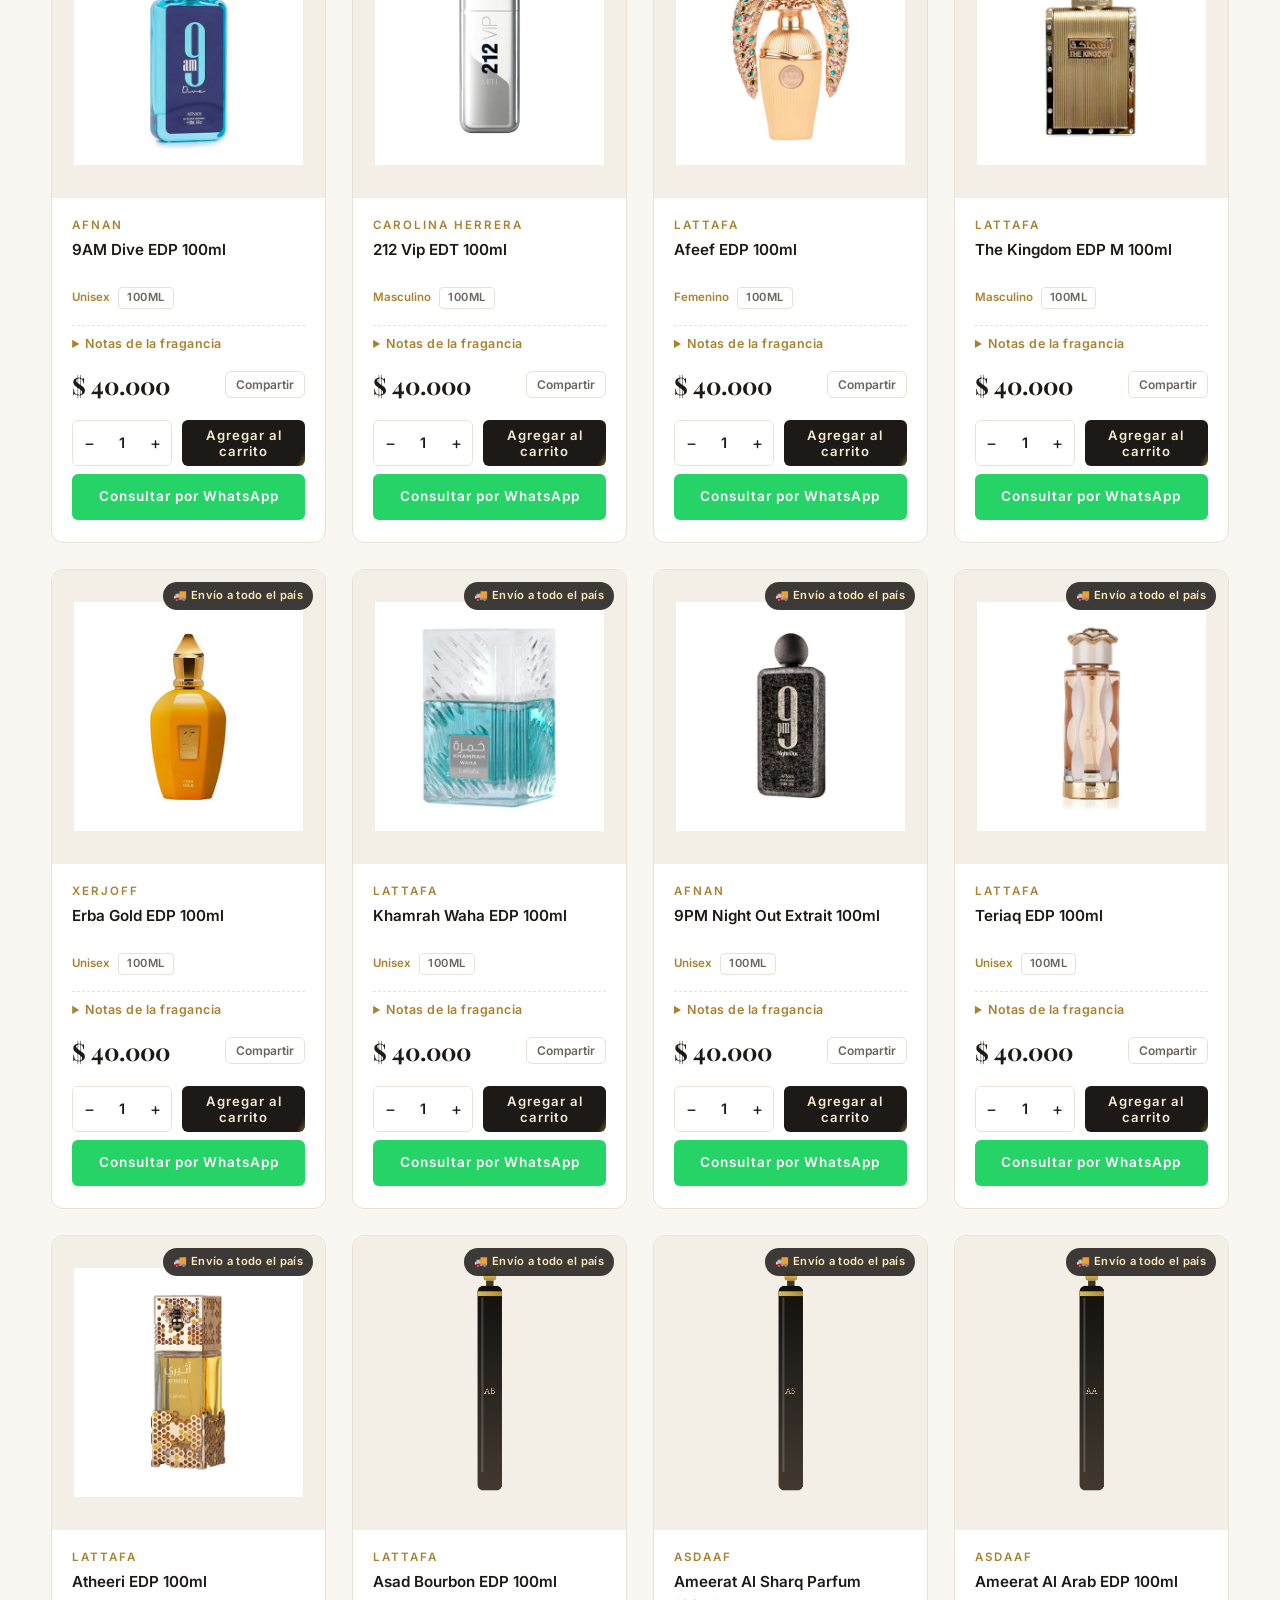
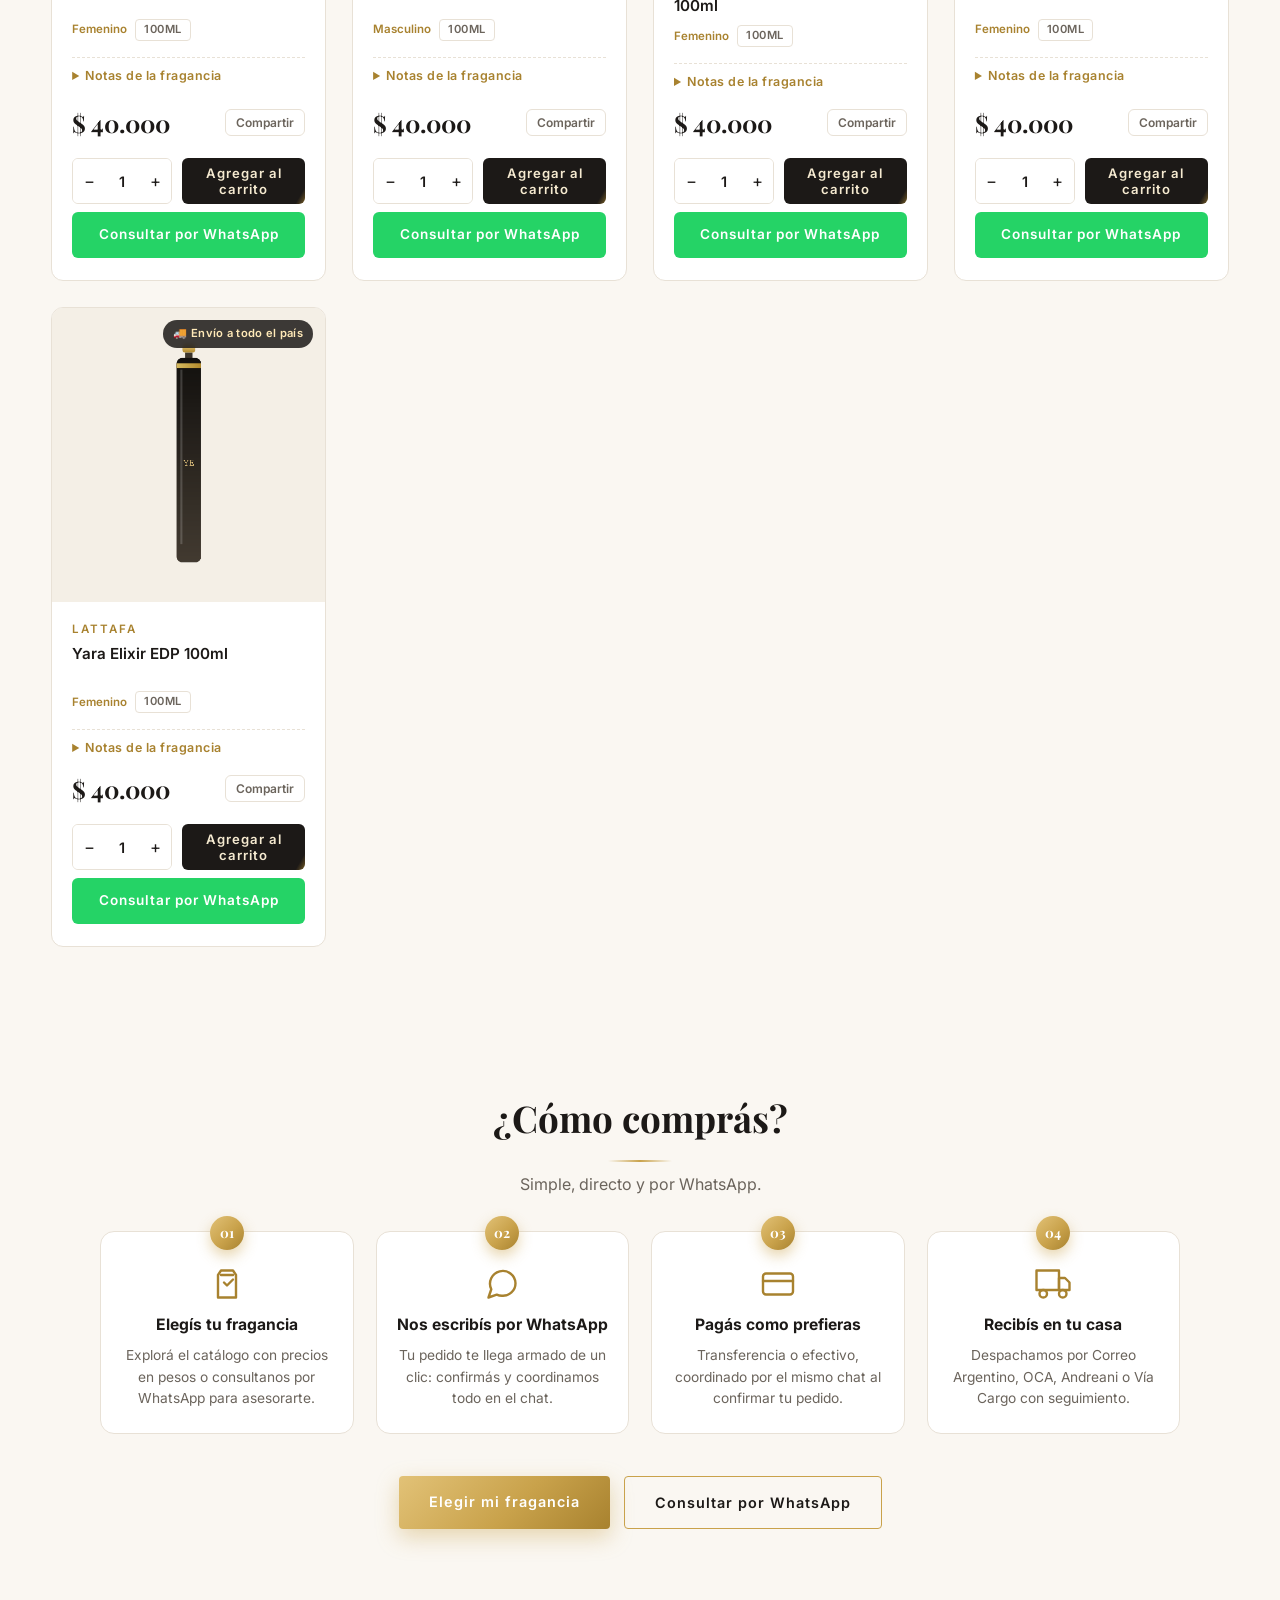
==== commit 5da7a9d3: "Precios fijos en ARS: unitario \.000, Combo Pack 5 (\.000) y Combo Pack 10 (\.000), 4 SKU nuevos y c" ====
--- a/index.html
+++ b/index.html
@@ -128,6 +128,7 @@
           <button class="filter-btn" data-filter="F">Femeninos</button>
           <button class="filter-btn" data-filter="M">Masculinos</button>
           <button class="filter-btn" data-filter="U">Unisex</button>
+          <button class="filter-btn" data-filter="C">Combos</button>
         </div>
         <div class="toolbar-controls">
           <div class="search-box">
@@ -313,7 +314,7 @@
       </div>
       <div class="cart-total">
         <span>Total</span>
-        <strong id="cart-total">US$ 0.00</strong>
+        <strong id="cart-total">$ 0</strong>
       </div>
       <button class="btn btn-gold btn-block" id="checkout-btn">Solicitar pedido</button>
       <p class="cart-note"><strong>&#128666; Envíos a todo el país</strong><br>Se te contactará por WhatsApp para coordinar pago y envío.</p>
--- a/css/style.css
+++ b/css/style.css
@@ -1129,4 +1129,38 @@
 }
 .t-who strong { display: block; font-size: 0.9rem; }
 .t-verified { font-size: 0.72rem; color: var(--gold-dark); font-weight: 600; }
-.t-verified::before { content: "✓ "; font-weight: 700; }+.t-verified::before { content: "✓ "; font-weight: 700; }
+
+/* ---------- Combos Mayoristas ---------- */
+.card-combo {
+  border: 1px solid var(--gold);
+  box-shadow: 0 14px 34px rgba(201, 162, 75, 0.2);
+}
+.card-combo .card-img-wrap {
+  background: linear-gradient(135deg, #fffdf6, #f2ead9);
+}
+.card-combo-tag {
+  position: absolute;
+  top: 12px;
+  left: 12px;
+  z-index: 2;
+  background: linear-gradient(135deg, #e2c277 0%, var(--gold) 60%, var(--gold-dark) 100%);
+  color: #fff;
+  font-size: 0.68rem;
+  font-weight: 700;
+  letter-spacing: 1px;
+  padding: 5px 11px;
+  border-radius: 20px;
+  box-shadow: 0 4px 12px rgba(201, 162, 75, 0.4);
+}
+.card-combo .card-brand {
+  color: var(--gold-dark);
+  letter-spacing: 2px;
+  font-size: 0.7rem;
+}
+.combo-unit {
+  font-size: 0.78rem;
+  color: var(--gold-dark);
+  font-weight: 600;
+  margin: 0 0 10px;
+}
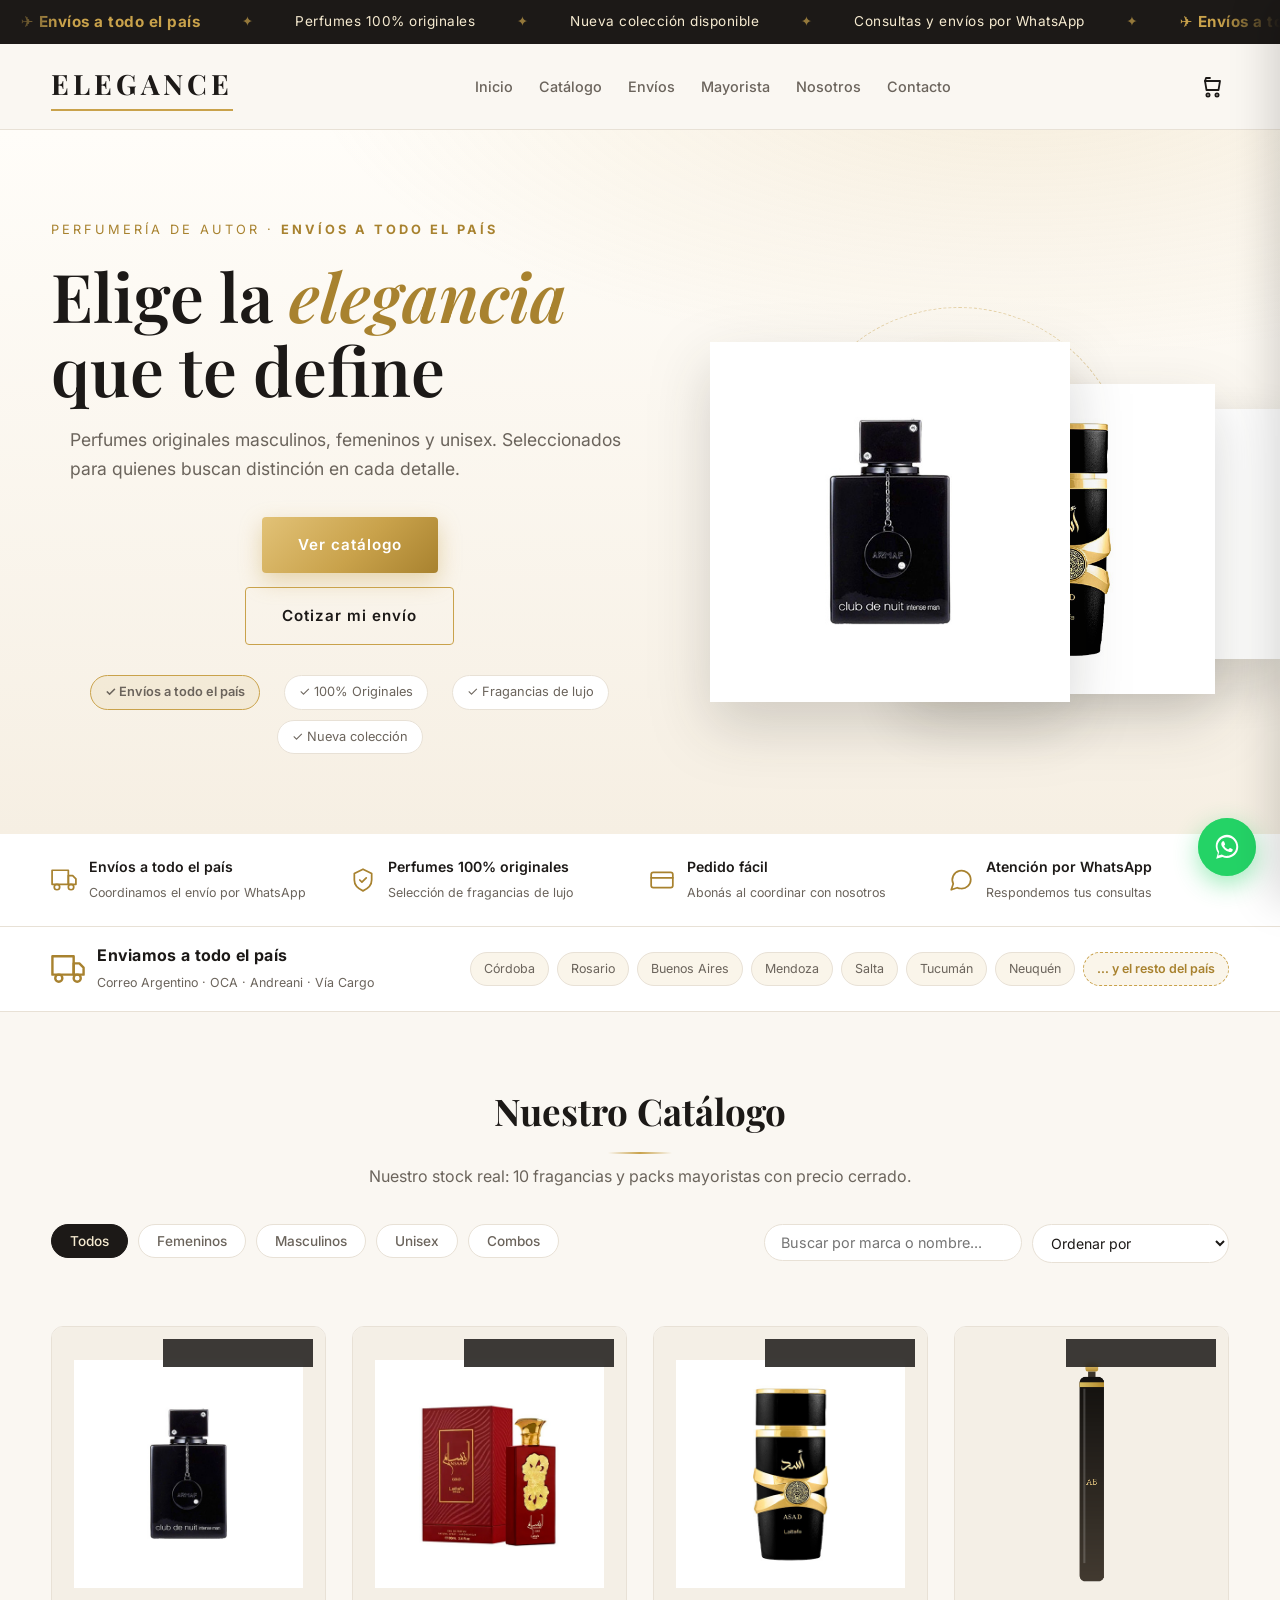
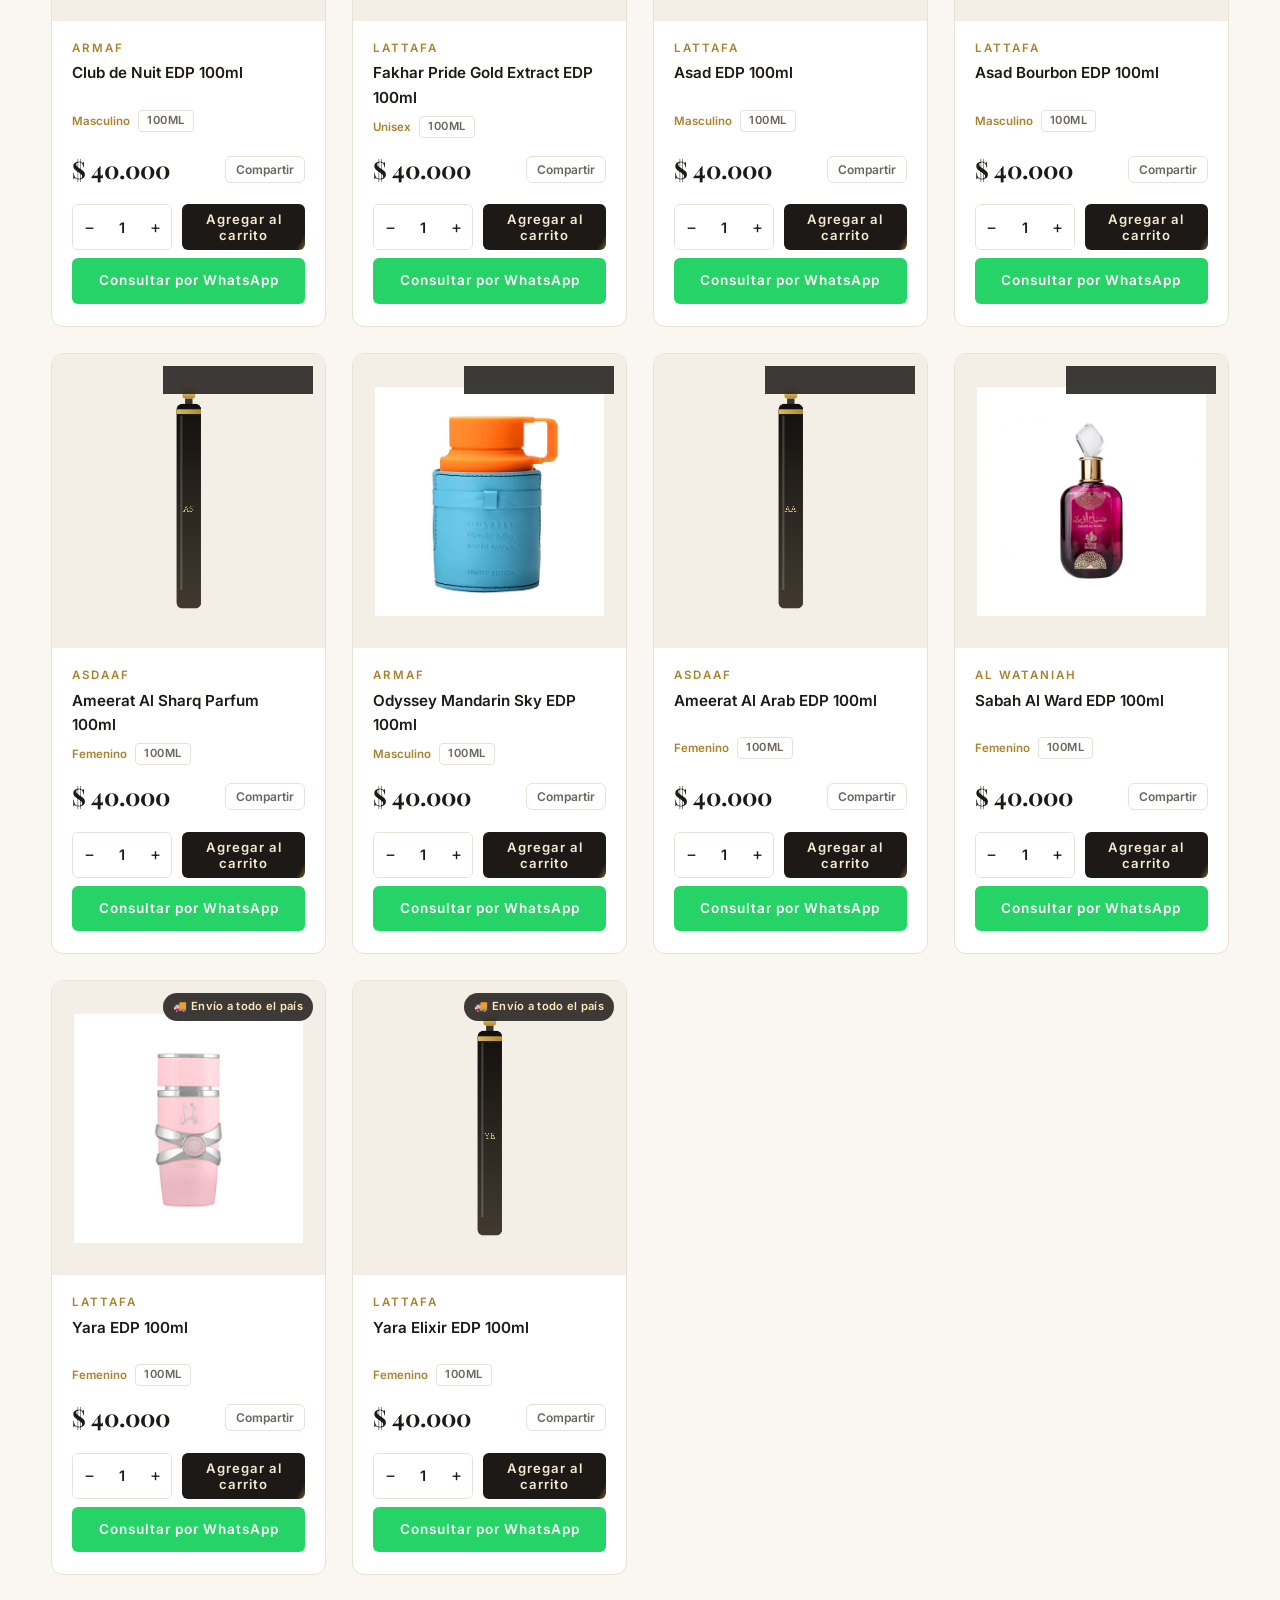
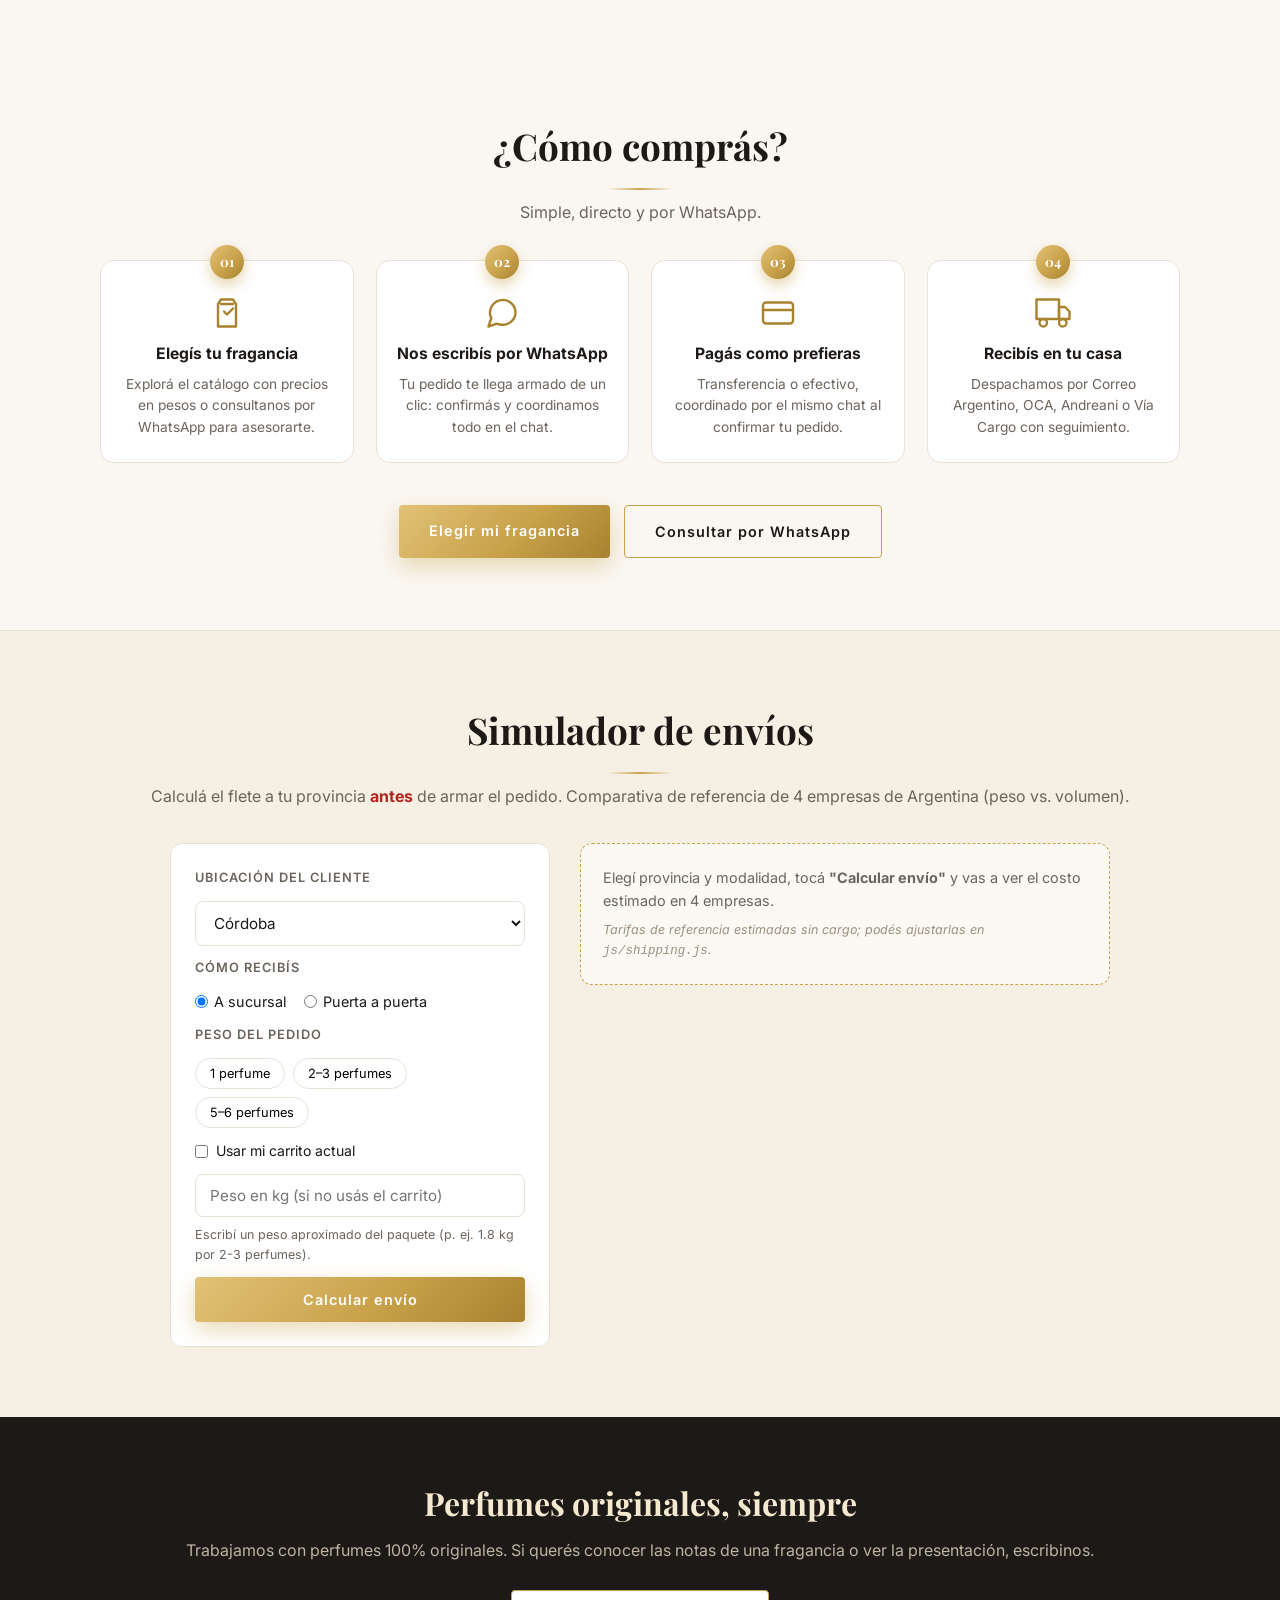
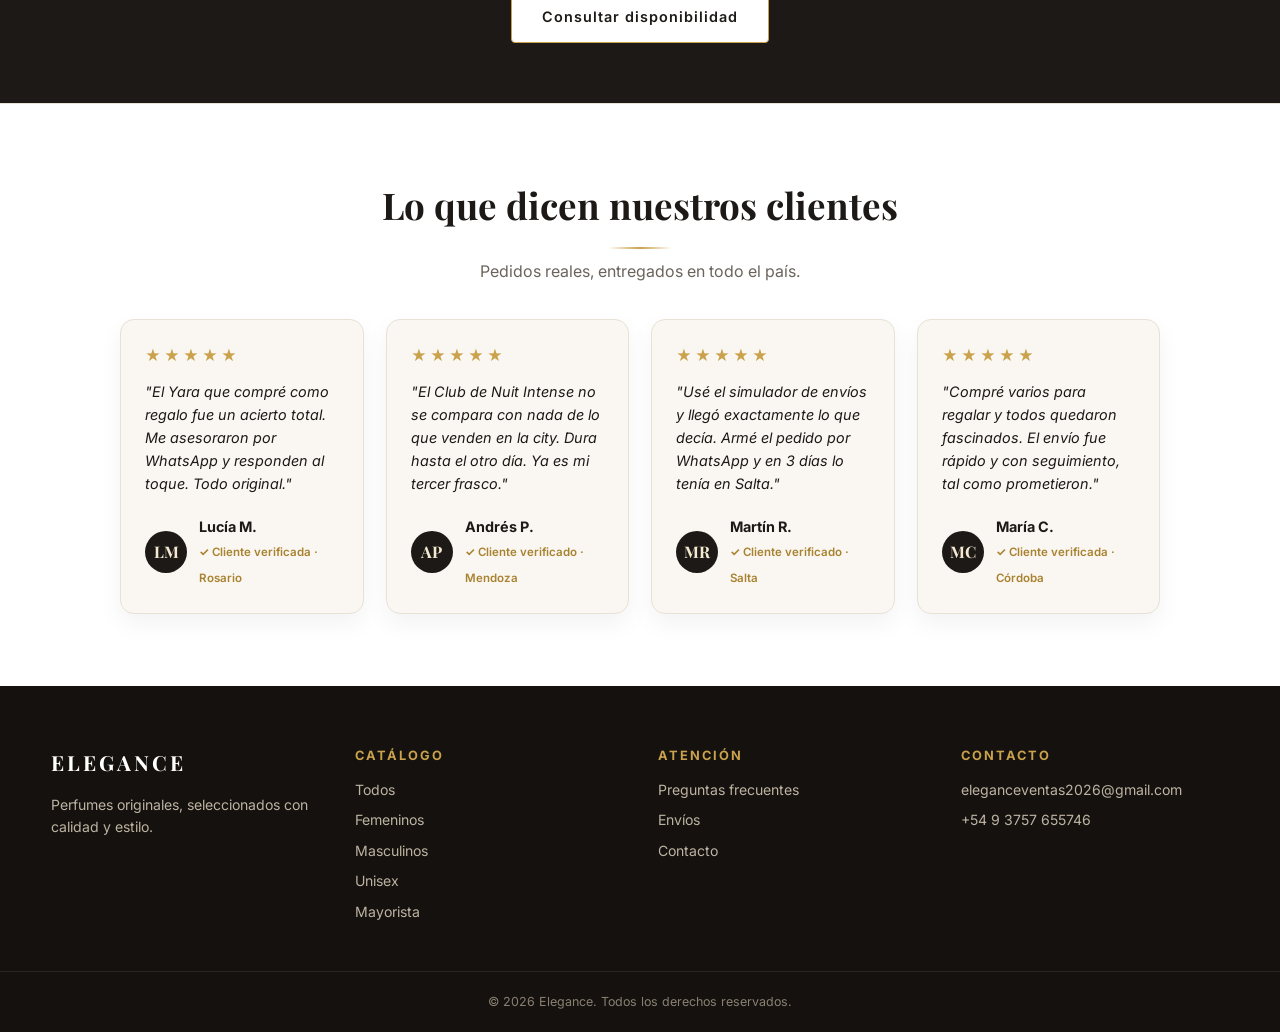
==== commit f10e1882: "Corregir stock real: 10 perfumes unicamente, costo unitario fijo, combos cerrados y pagina Mayorista" ====
--- a/index.html
+++ b/index.html
@@ -75,8 +75,8 @@
       <div class="hero-visual hero-anim d2" aria-hidden="true">
         <span class="h-glow"></span>
         <span class="h-halo"></span>
-        <img class="h-bottle b1" src="img/products/886986.png" alt="" loading="eager">
-        <img class="h-bottle b2" src="img/products/23464.png" alt="" loading="eager">
+        <img class="h-bottle b1" src="img/products/887875.png" alt="" loading="eager">
+        <img class="h-bottle b2" src="img/products/26300.png" alt="" loading="eager">
         <img class="h-bottle b3" src="img/products/26243.png" alt="" loading="eager">
       </div>
     </div>
@@ -119,7 +119,7 @@
     <section id="catalogo">
       <div class="section-head reveal">
         <h2>Nuestro Catálogo</h2>
-        <p>Fragancias seleccionadas del catálogo de referencia.</p>
+        <p>Nuestro stock real: 10 fragancias y packs mayoristas con precio cerrado.</p>
       </div>
 
       <div class="toolbar">
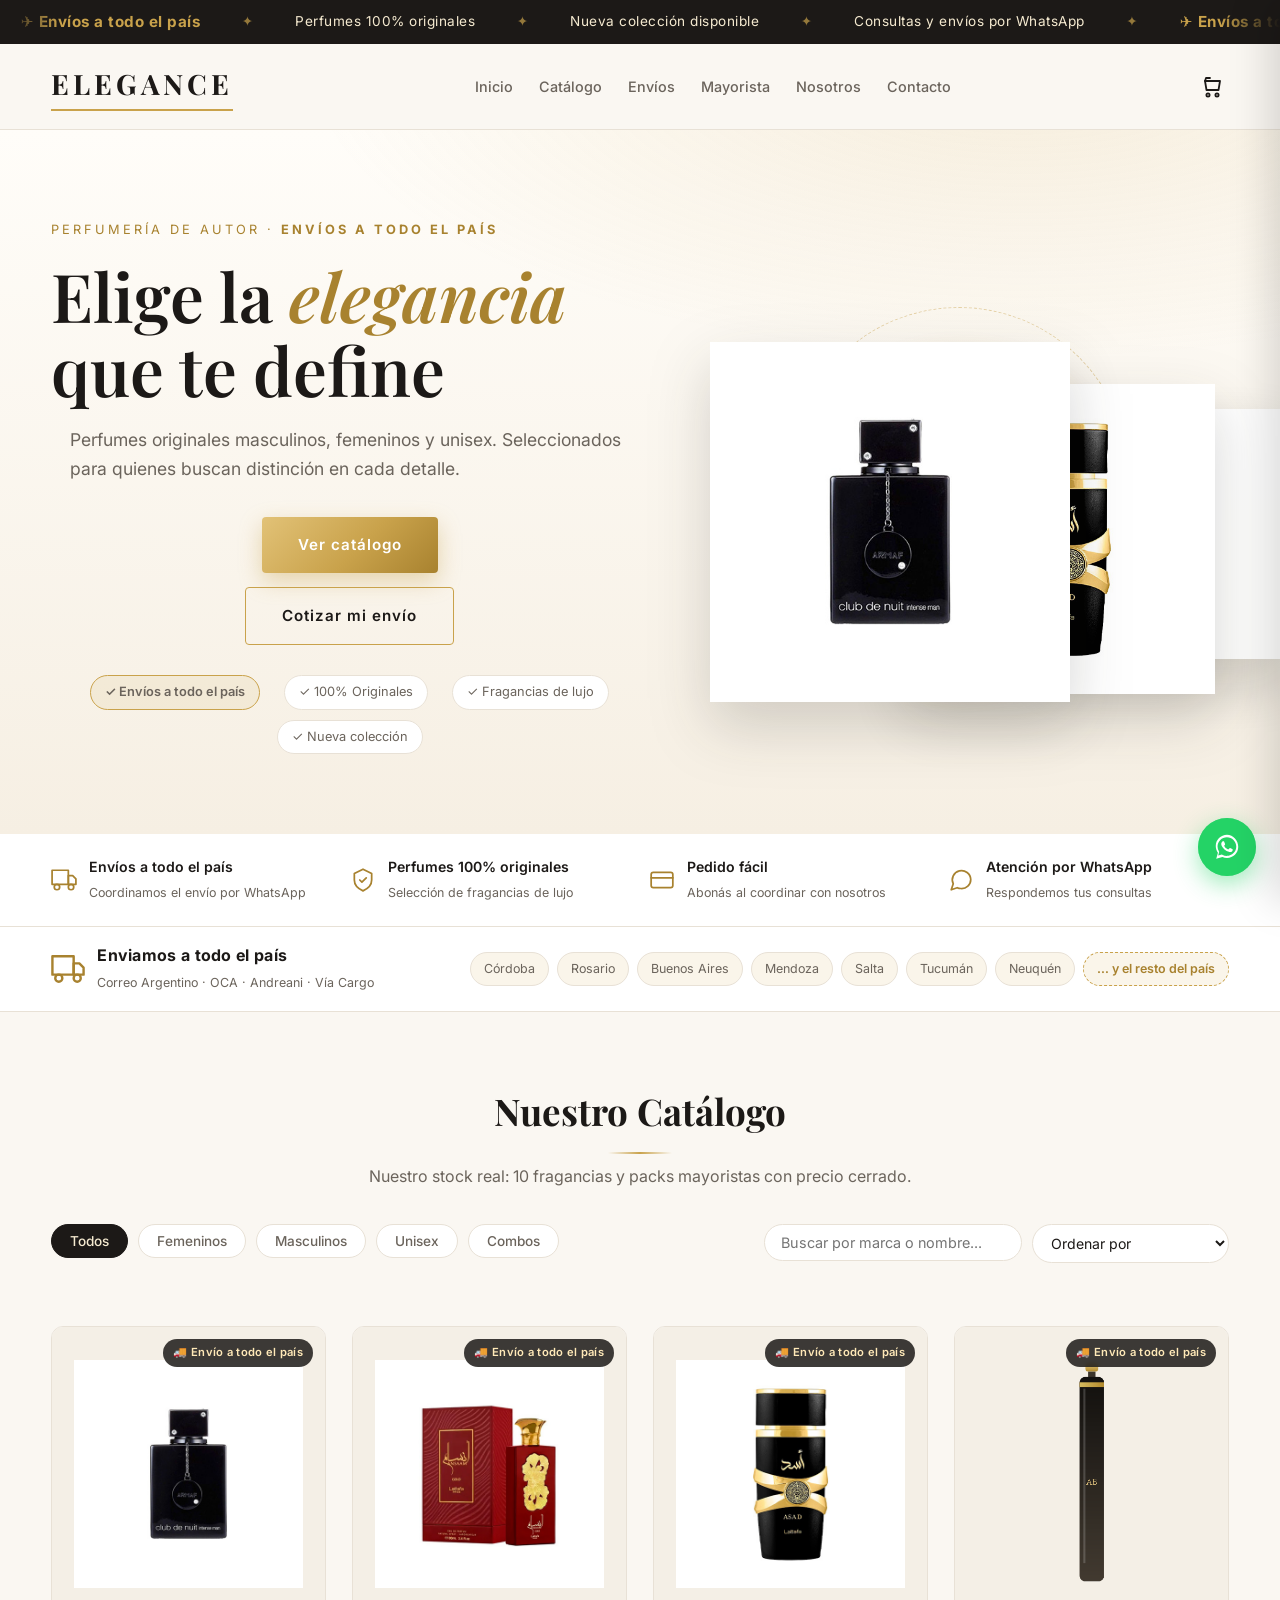
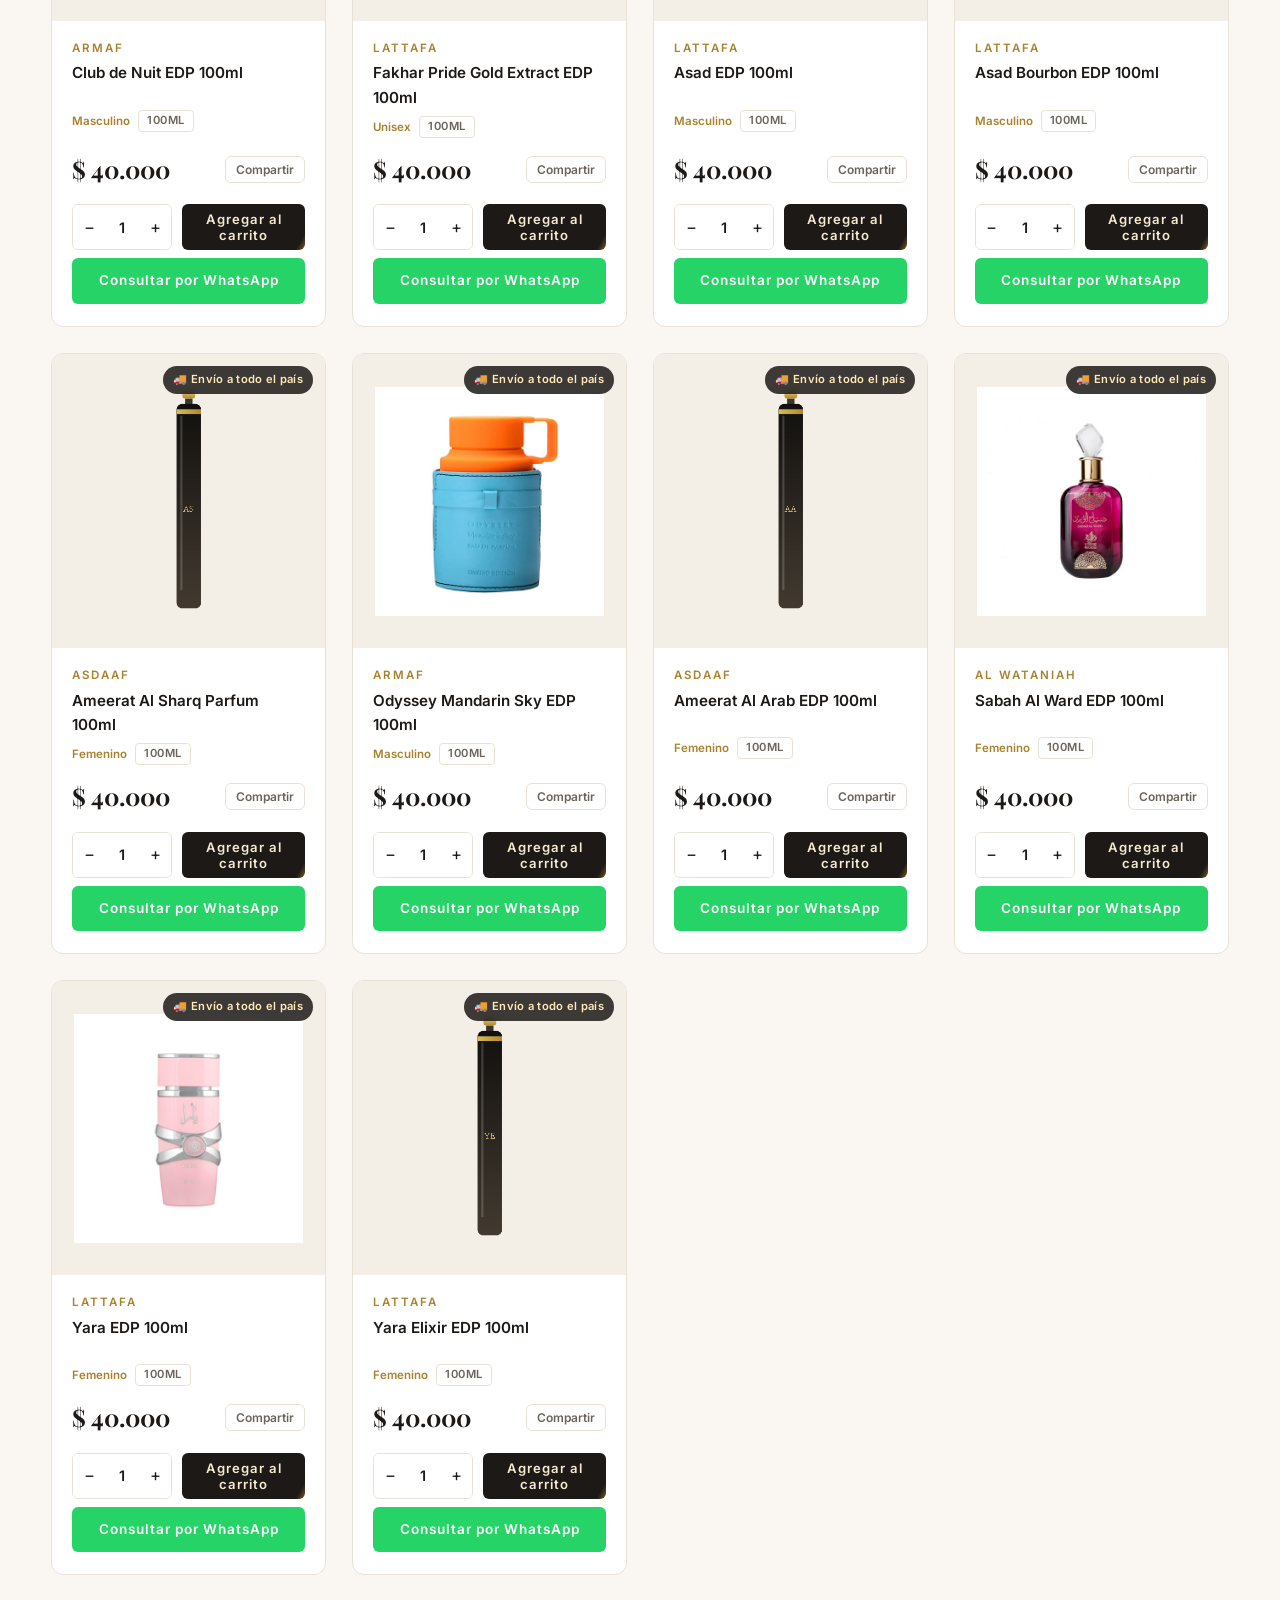
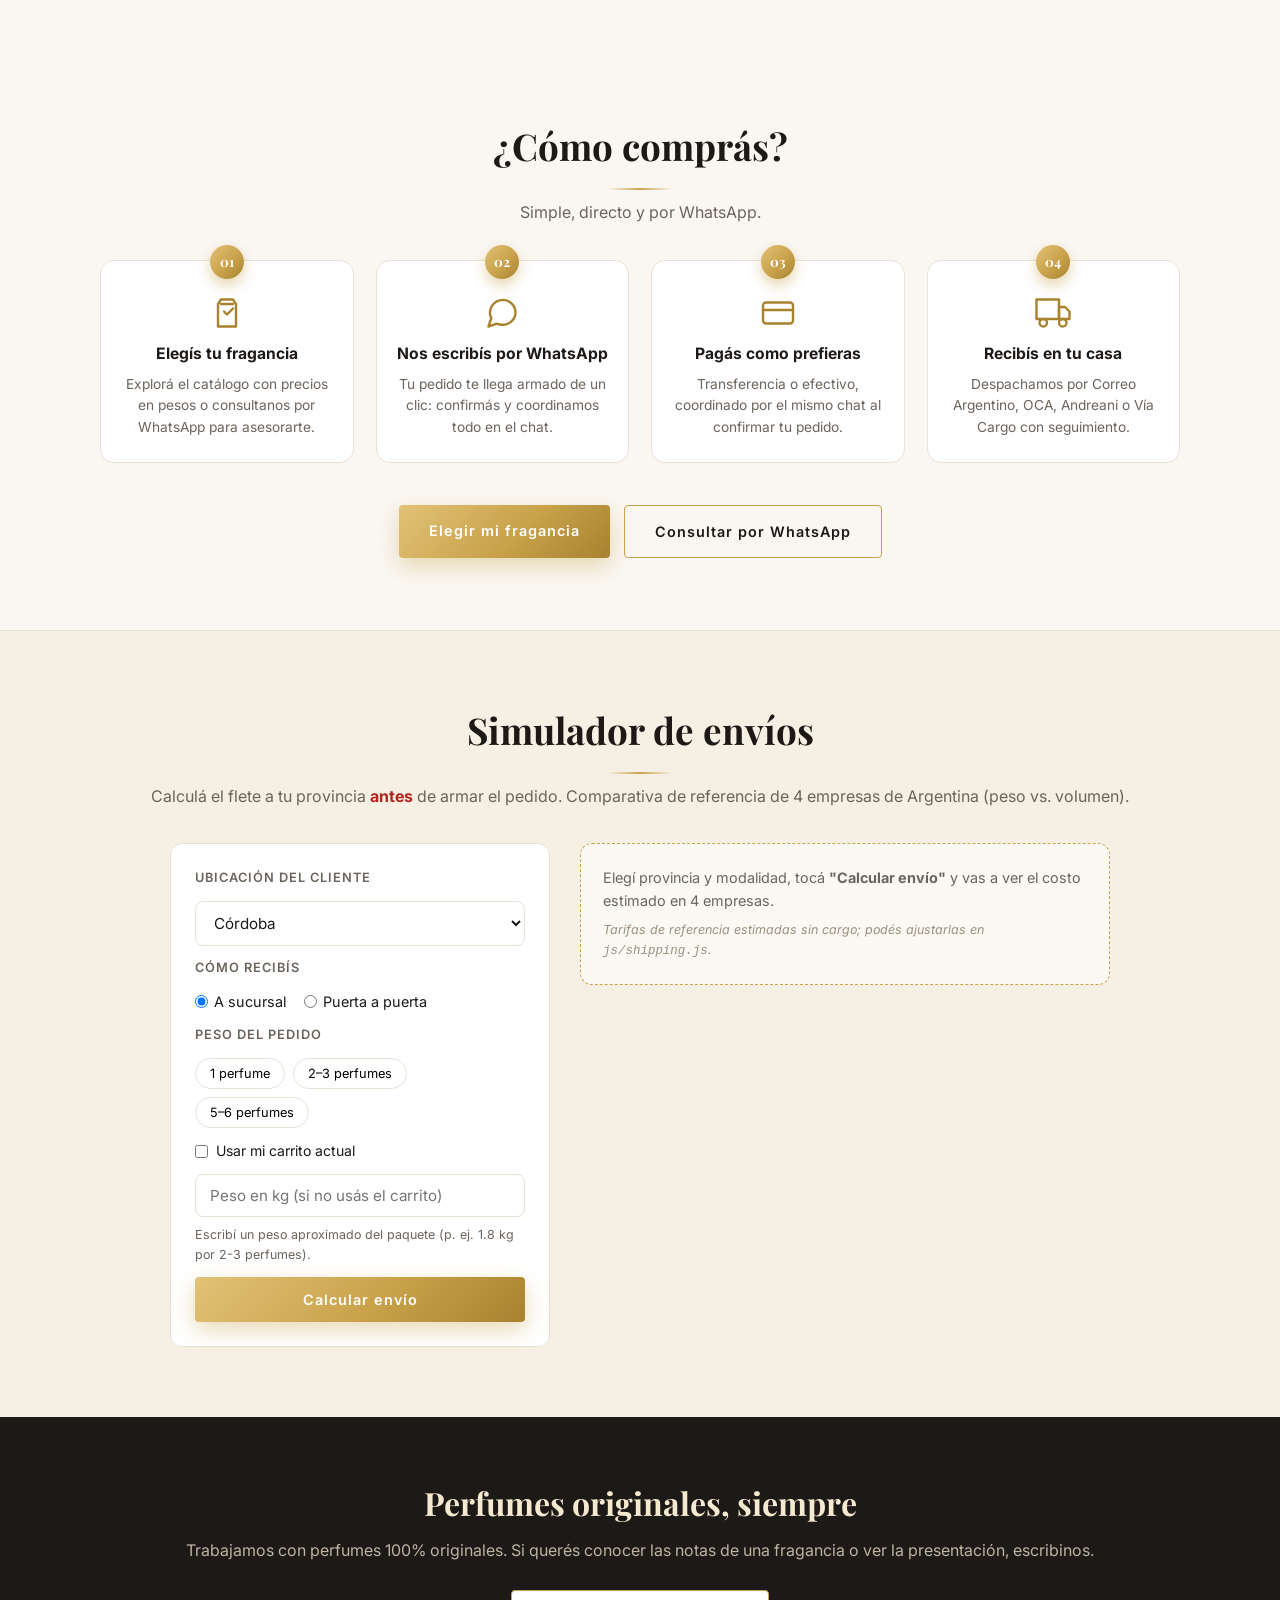
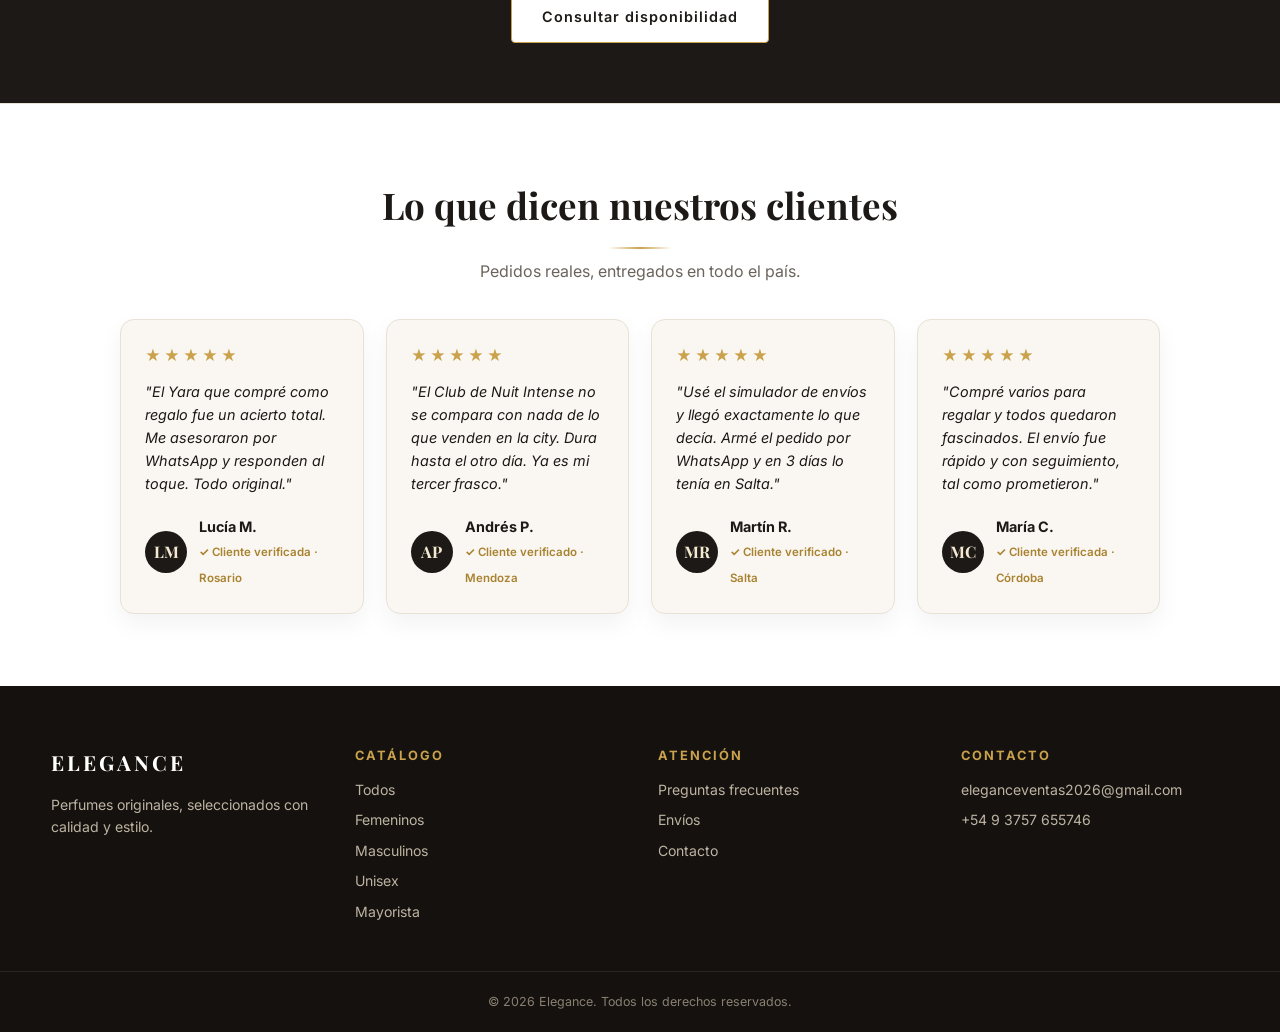
==== commit f30d02aa: "Agregar boton flotante 'volver al inicio' y enlace de regreso en Mayorista" ====
--- a/index.html
+++ b/index.html
@@ -323,6 +323,10 @@
 
   <div class="toast" id="toast">Producto agregado al carrito</div>
 
+  <button class="to-top" id="toTop" aria-label="Volver al inicio">
+    <svg viewBox="0 0 24 24" fill="none" stroke="currentColor" stroke-width="2.2" stroke-linecap="round" stroke-linejoin="round"><path d="M12 19V5"/><path d="M5 12l7-7 7 7"/></svg>
+  </button>
+
   <a class="wa-float" id="wa-float" href="https://wa.me/5493757655746?text=Hola%20Elegance%2C%20quiero%20consultar%20por%20un%20perfume" target="_blank" rel="noopener" aria-label="WhatsApp">
     <svg viewBox="0 0 32 32" fill="#fff" width="30" height="30"><path d="M16.004 3C9.383 3 4 8.383 4 15.004c0 2.646.865 5.105 2.33 7.093L4.5 28.5l6.604-1.727a11.95 11.95 0 0 0 4.9 1.045h.004C22.623 27.818 28 22.436 28 15.814 28 9.194 22.625 3 16.004 3Zm0 22.572h-.003a9.93 9.93 0 0 1-5.055-1.386l-.363-.215-3.962 1.036 1.058-3.857-.237-.376a9.92 9.92 0 0 1-1.52-5.302c0-5.5 4.478-9.98 9.98-9.98 5.5 0 9.974 4.481 9.974 9.981s-4.477 9.978-9.974 9.978Zm5.496-7.492c-.302-.151-1.786-.881-2.063-.982-.277-.101-.478-.151-.679.151-.201.302-.779.982-.955 1.184-.176.202-.352.227-.654.076-.302-.151-1.274-.47-2.425-1.496-.897-.8-1.503-1.789-1.679-2.09-.176-.302-.019-.465.132-.615.136-.136.302-.352.453-.528.151-.176.201-.302.302-.503.101-.202.05-.378-.025-.529-.075-.151-.679-1.636-.93-2.24-.245-.587-.494-.507-.679-.516l-.577-.01c-.201 0-.528.076-.805.378-.277.302-1.056 1.032-1.056 2.516 0 1.484 1.081 2.918 1.231 3.12.15.202 2.126 3.246 5.15 4.553.72.31 1.281.496 1.719.635.723.232 1.381.2 1.901.121.58-.089 1.786-.73 2.037-1.436.252-.706.252-1.31.176-1.436-.075-.126-.277-.201-.578-.352Z"/></svg>
   </a>
--- a/css/style.css
+++ b/css/style.css
@@ -444,6 +444,36 @@
   transition: background 0.2s;
 }
 .wa-btn:hover { background: #1eb457; }
+
+/* ---------- Volver al inicio (flotante) ---------- */
+.to-top {
+  position: fixed;
+  bottom: 24px;
+  left: 24px;
+  z-index: 79;
+  width: 50px;
+  height: 50px;
+  border-radius: 50%;
+  background: var(--ink);
+  color: #f5ead0;
+  border: 1px solid var(--gold);
+  display: flex;
+  align-items: center;
+  justify-content: center;
+  box-shadow: 0 8px 24px rgba(28, 25, 23, 0.25);
+  cursor: pointer;
+  opacity: 0;
+  visibility: hidden;
+  transform: translateY(12px);
+  transition: opacity 0.25s, transform 0.25s, visibility 0.25s, background 0.25s;
+}
+.to-top svg { width: 22px; height: 22px; }
+.to-top.show { opacity: 1; visibility: visible; transform: none; }
+.to-top:hover { background: var(--gold); color: #fff; }
+@media (max-width: 860px) {
+  .to-top { width: 44px; height: 44px; bottom: 18px; left: 18px; }
+  .to-top svg { width: 19px; height: 19px; }
+}
 
 .wa-float {
   position: fixed;
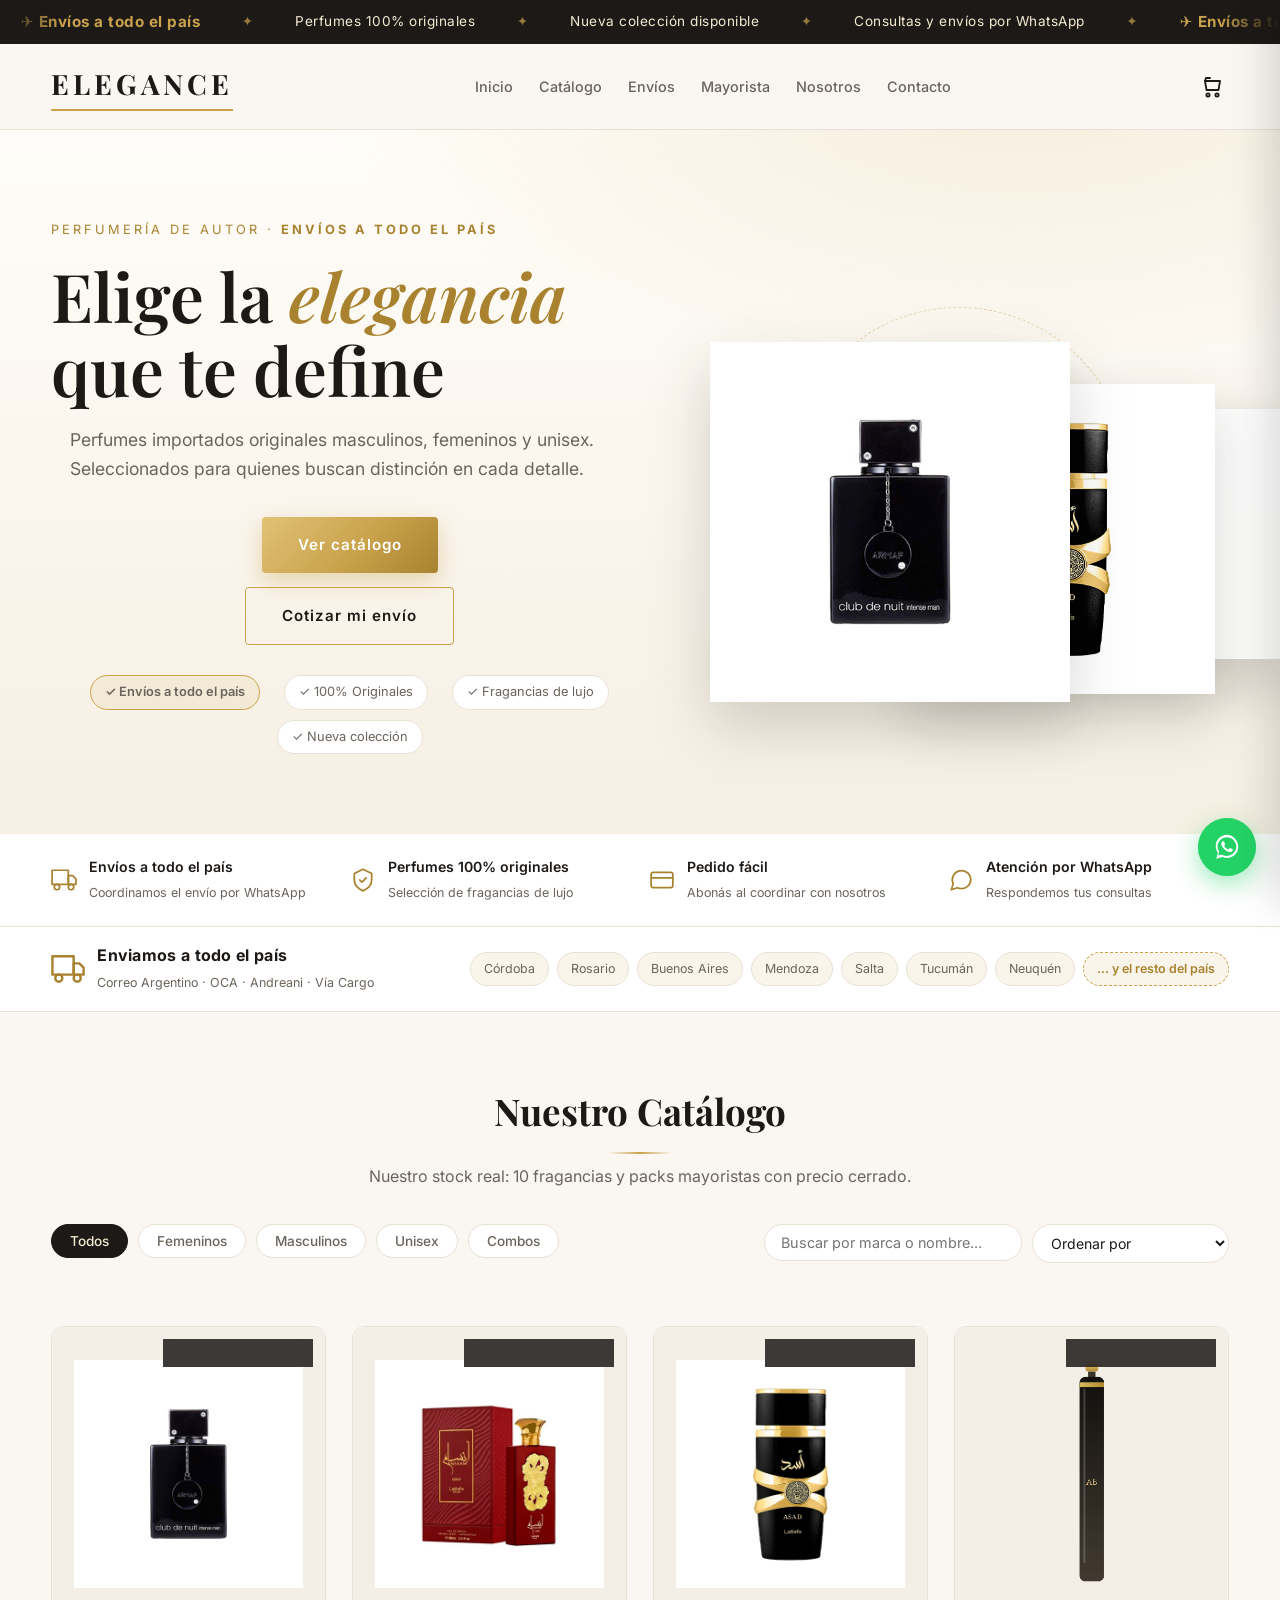
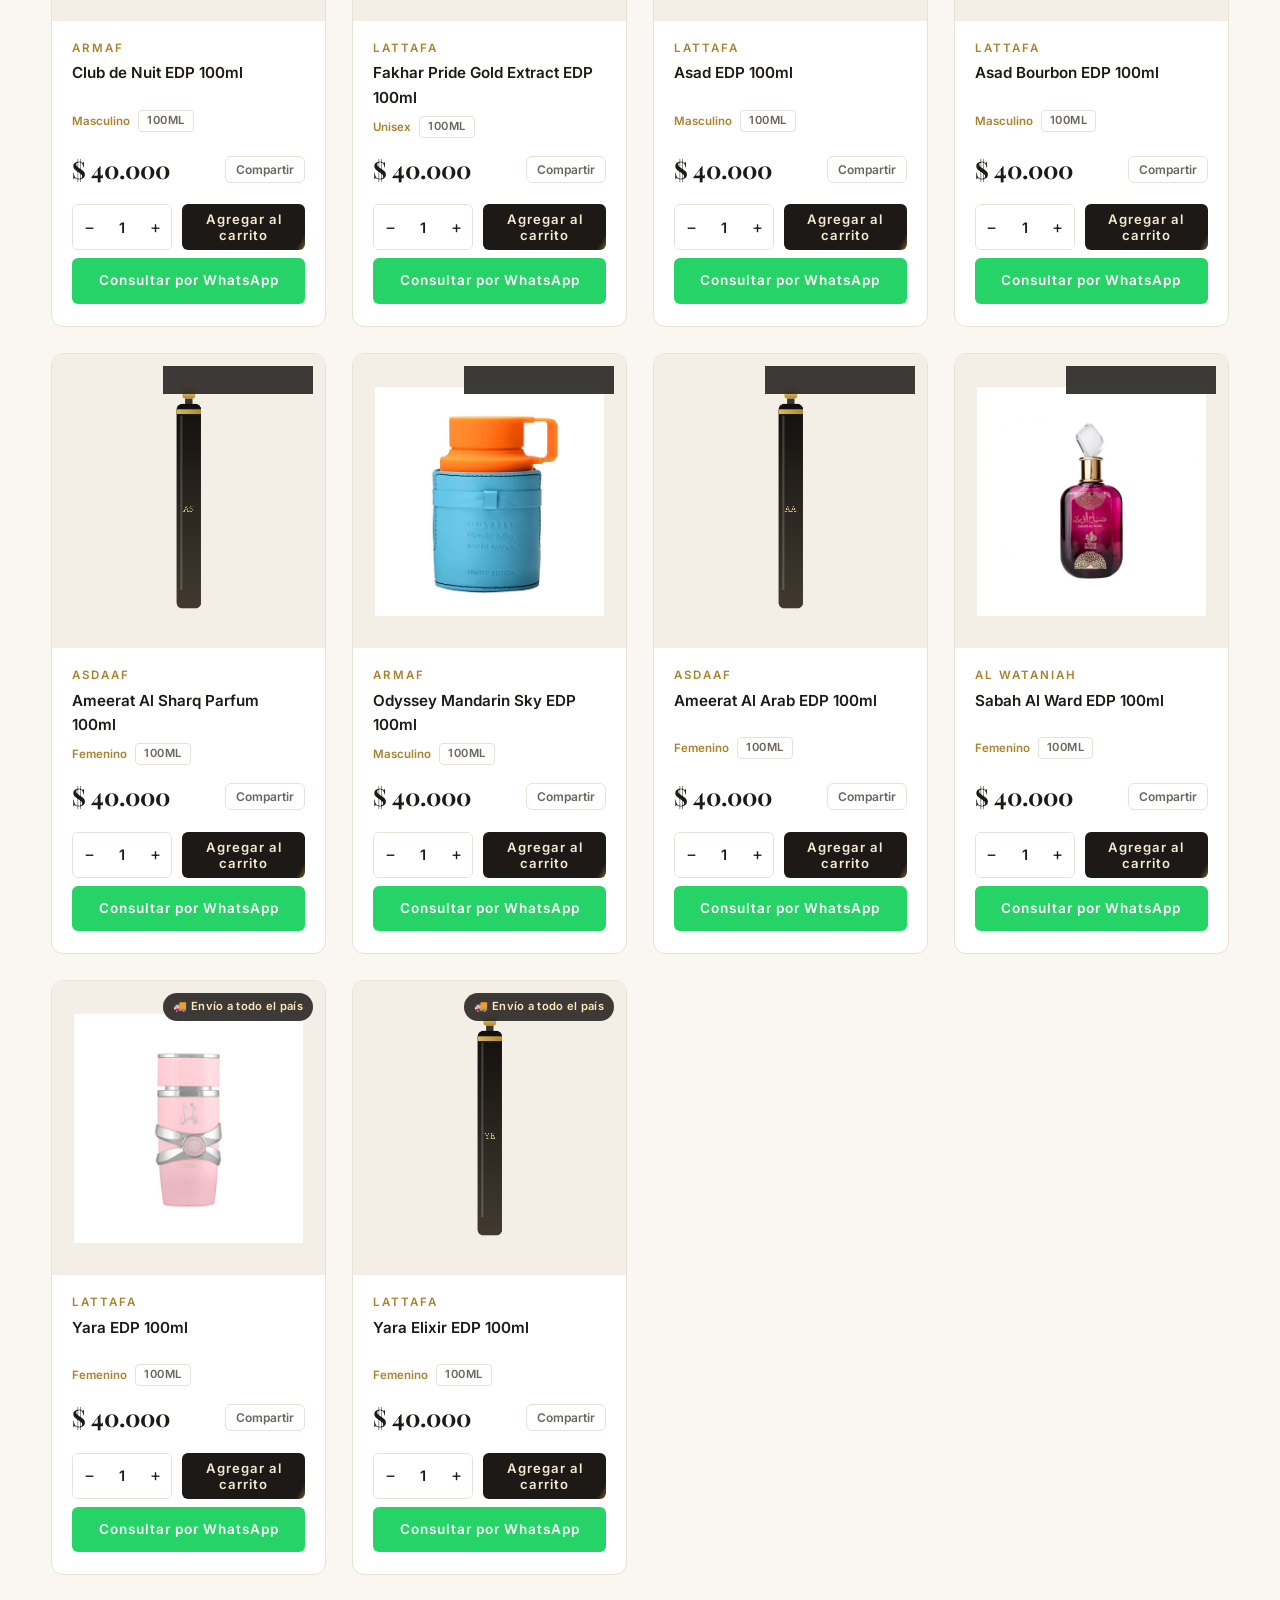
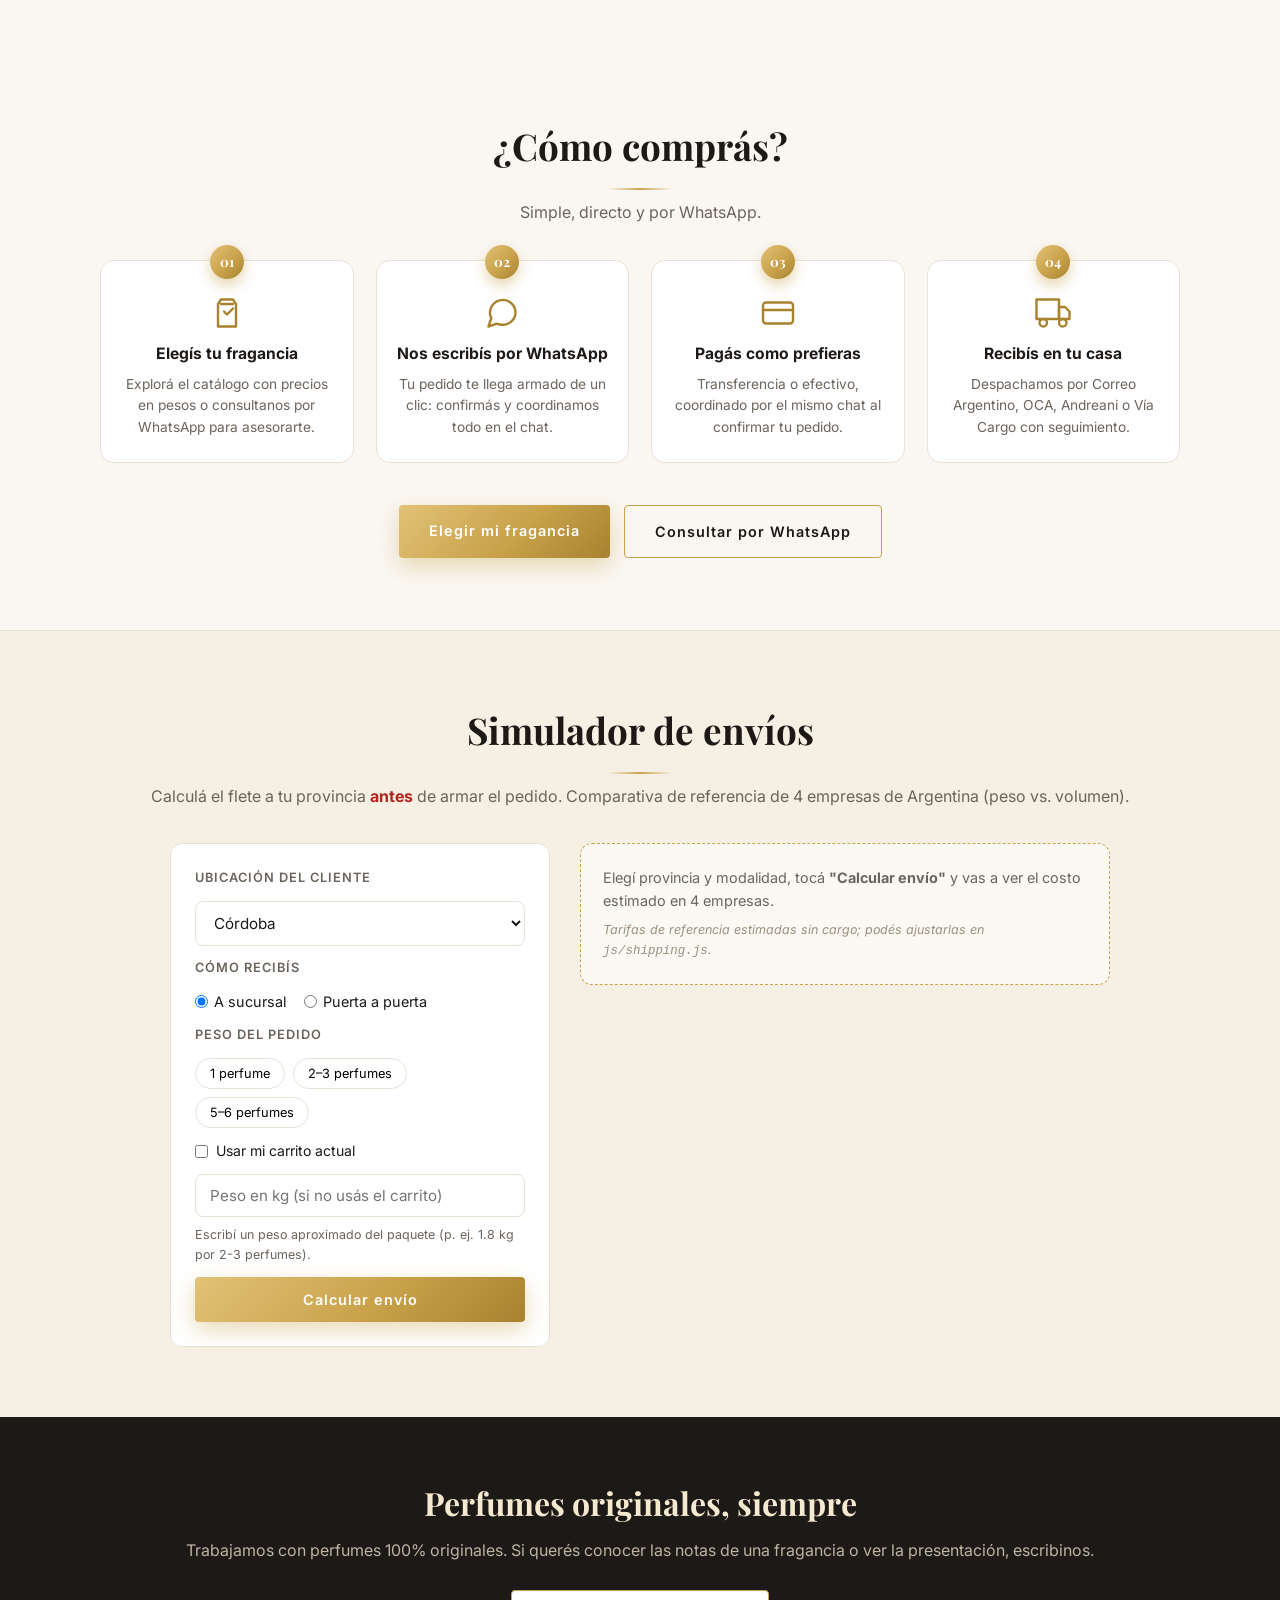
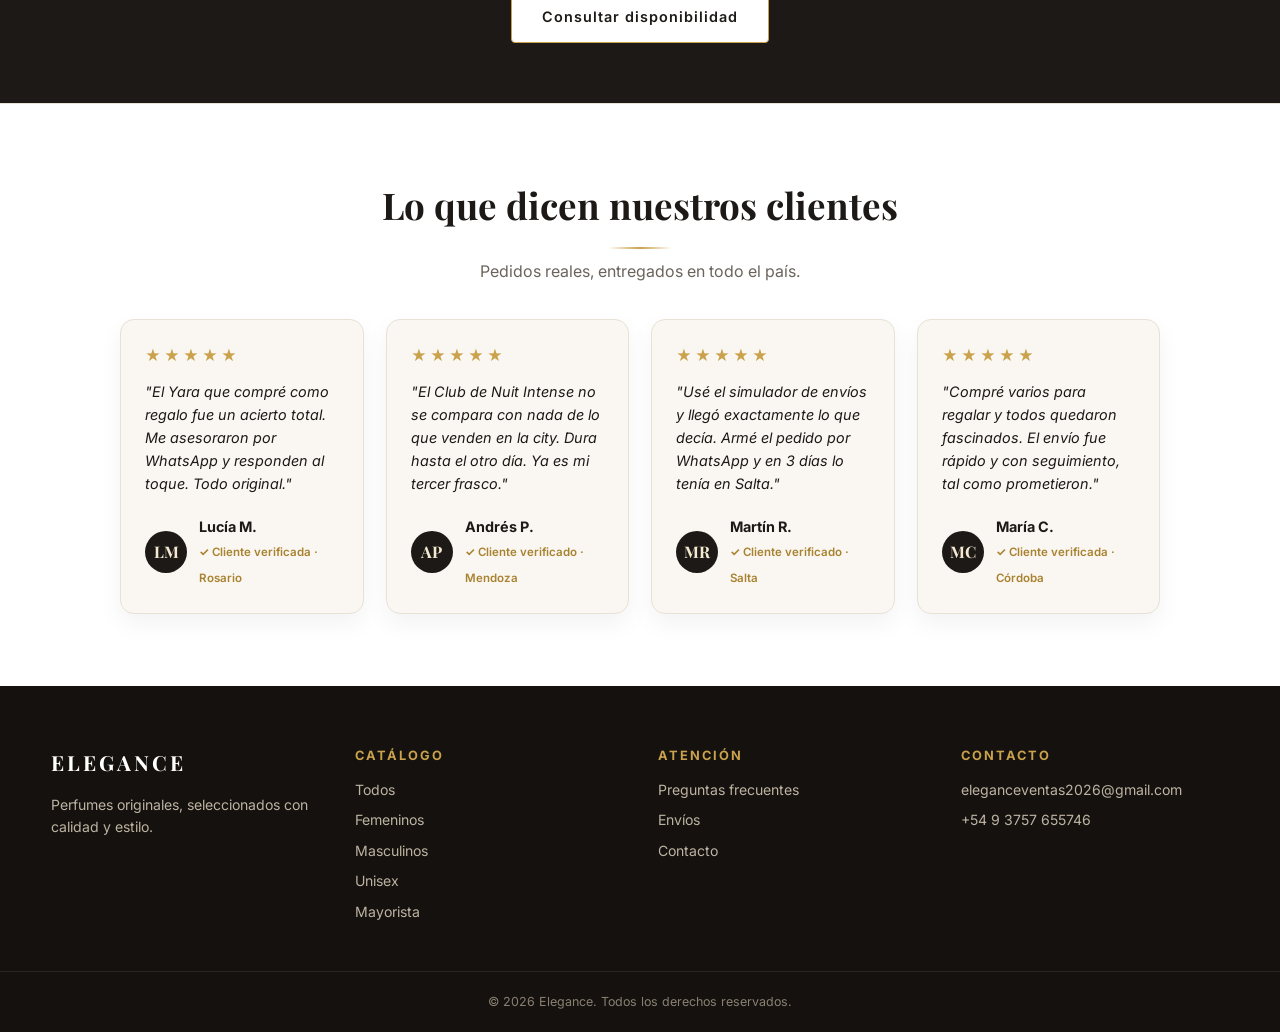
==== commit ba7814ad: "Actualizar tagline: perfumes importados originales" ====
--- a/index.html
+++ b/index.html
@@ -4,7 +4,7 @@
   <meta charset="UTF-8">
   <meta name="viewport" content="width=device-width, initial-scale=1.0">
   <title>Elegance | Perfumes Originales</title>
-  <meta name="description" content="Elegance - Venta de perfumes originales: masculinos, femeninos y unisex.">
+  <meta name="description" content="Perfumes importados originales masculinos, femeninos y unisex. Seleccionados para quienes buscan distinción en cada detalle.">
   <link rel="preconnect" href="https://fonts.googleapis.com">
   <link rel="preconnect" href="https://fonts.gstatic.com" crossorigin>
   <link href="https://fonts.googleapis.com/css2?family=Playfair+Display:ital,wght@0,400;0,600;0,700;1,400&family=Inter:wght@300;400;500;600;700&display=swap" rel="stylesheet">
@@ -60,7 +60,7 @@
       <div class="hero-text">
         <p class="hero-overline hero-anim d1">Perfumería de autor · <strong>Envíos a todo el país</strong></p>
         <h1 class="hero-title hero-anim d2">Elige la <em>elegancia</em> que te define</h1>
-        <p class="hero-sub hero-anim d3">Perfumes originales masculinos, femeninos y unisex. Seleccionados para quienes buscan distinción en cada detalle.</p>
+        <p class="hero-sub hero-anim d3">Perfumes importados originales masculinos, femeninos y unisex. Seleccionados para quienes buscan distinción en cada detalle.</p>
         <div class="hero-cta hero-anim d4">
           <a href="#catalogo" class="btn btn-gold btn-lg">Ver catálogo</a>
           <a href="#envios" class="btn btn-ghost btn-lg">Cotizar mi envío</a>
--- a/css/style.css
+++ b/css/style.css
@@ -539,7 +539,7 @@
   position: fixed;
   top: 0;
   right: 0;
-  height: 100%;
+  bottom: 0;
   width: min(400px, 92vw);
   background: var(--cream);
   z-index: 100;
@@ -548,6 +548,7 @@
   display: flex;
   flex-direction: column;
   box-shadow: -10px 0 40px rgba(0, 0, 0, 0.15);
+  overflow: hidden;
 }
 .cart-drawer.open { transform: translateX(0); }
 
@@ -562,7 +563,7 @@
 .cart-close { background: none; border: none; font-size: 2rem; color: var(--gray); line-height: 1; }
 .cart-close:hover { color: var(--ink); }
 
-.cart-items { flex: 1; overflow-y: auto; padding: 20px 24px; display: flex; flex-direction: column; gap: 18px; }
+.cart-items { flex: 1 1 auto; min-height: 0; overflow-y: auto; -webkit-overflow-scrolling: touch; padding: 20px 24px; display: flex; flex-direction: column; gap: 18px; }
 
 .cart-item { display: flex; gap: 14px; align-items: center; }
 .cart-item img { width: 64px; height: 64px; object-fit: contain; background: #fff; border: 1px solid var(--line); border-radius: 8px; padding: 6px; }
@@ -582,7 +583,7 @@
 .ci-remove { background: none; border: none; color: var(--gray); font-size: 1.1rem; padding: 6px; }
 .ci-remove:hover { color: var(--red); }
 
-.cart-foot { border-top: 1px solid var(--line); padding: 20px 24px; }
+.cart-foot { flex-shrink: 0; max-height: 62%; overflow-y: auto; -webkit-overflow-scrolling: touch; border-top: 1px solid var(--line); padding: 20px 24px; }
 .cart-total { display: flex; justify-content: space-between; align-items: center; margin-bottom: 16px; }
 .cart-total strong { font-family: var(--serif); font-size: 1.5rem; color: var(--danger); }
 .cart-note { font-size: 0.78rem; color: var(--gray); text-align: center; margin-top: 10px; }
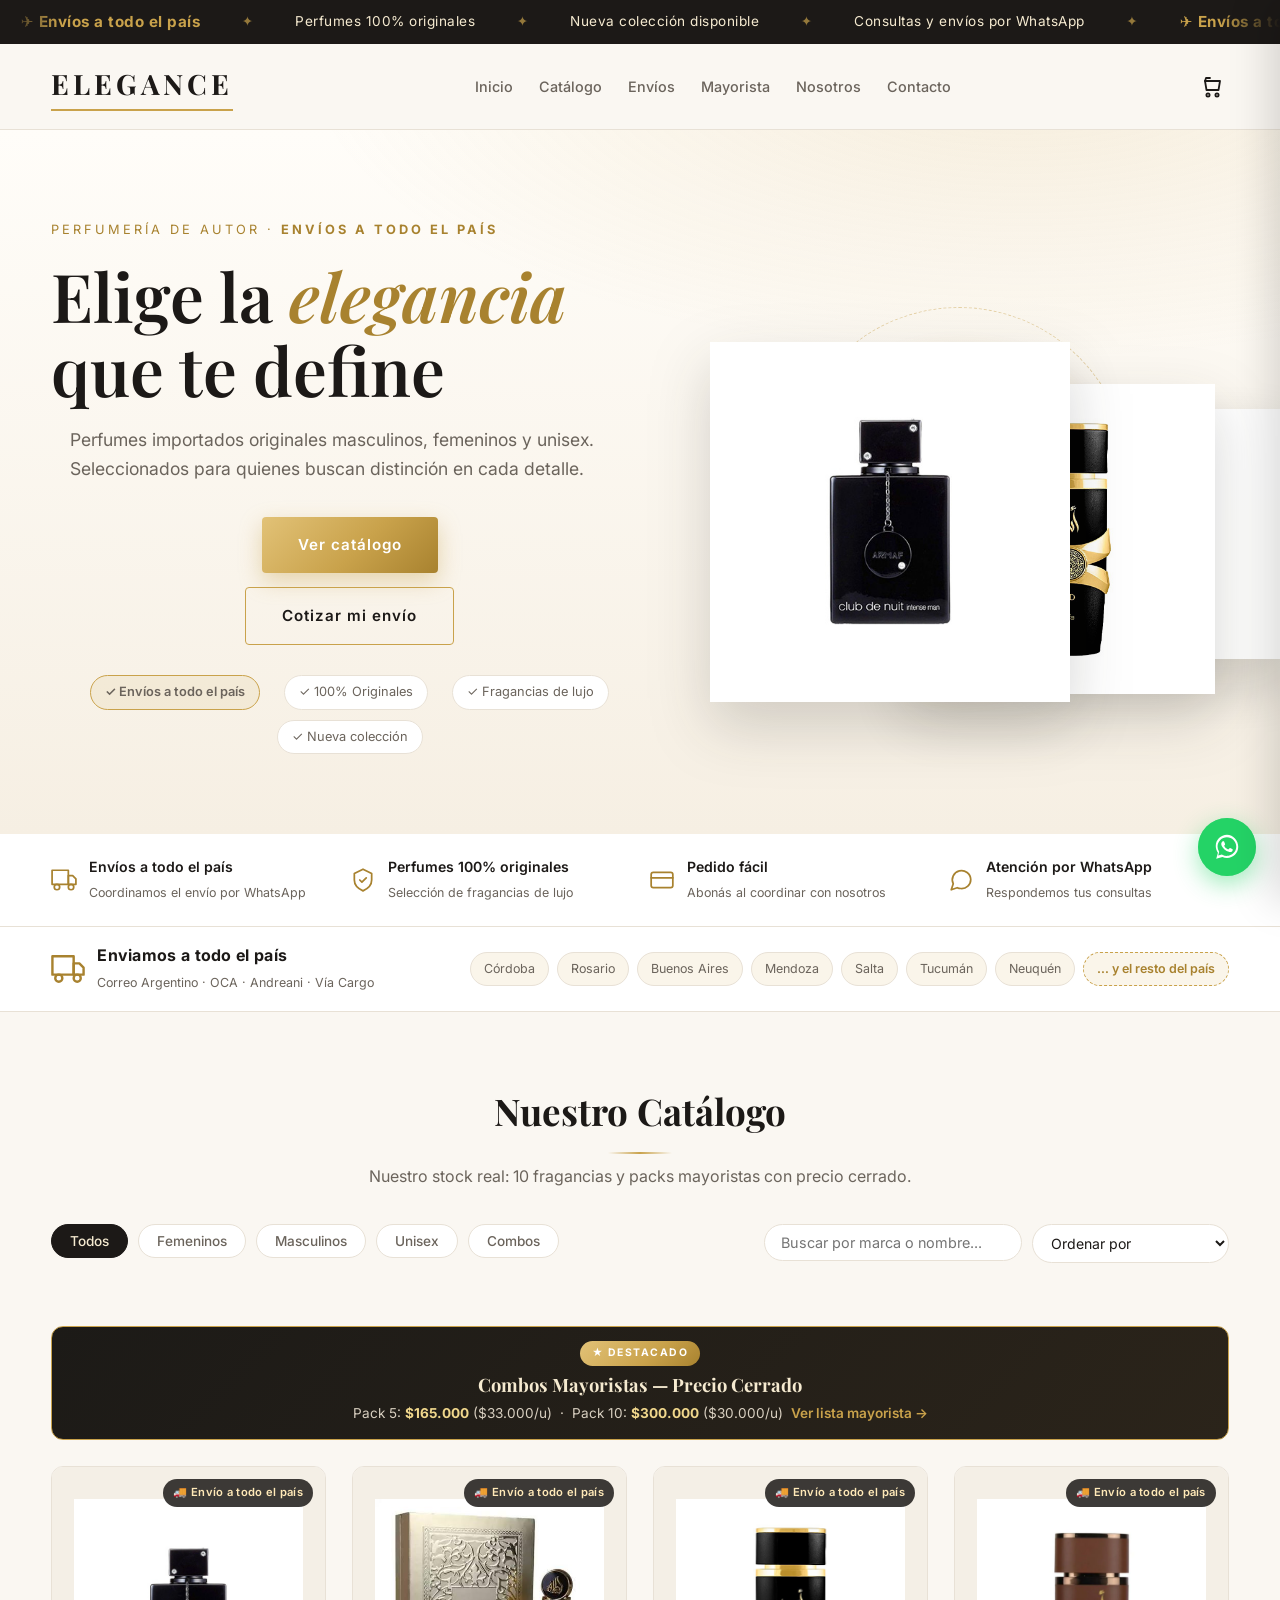
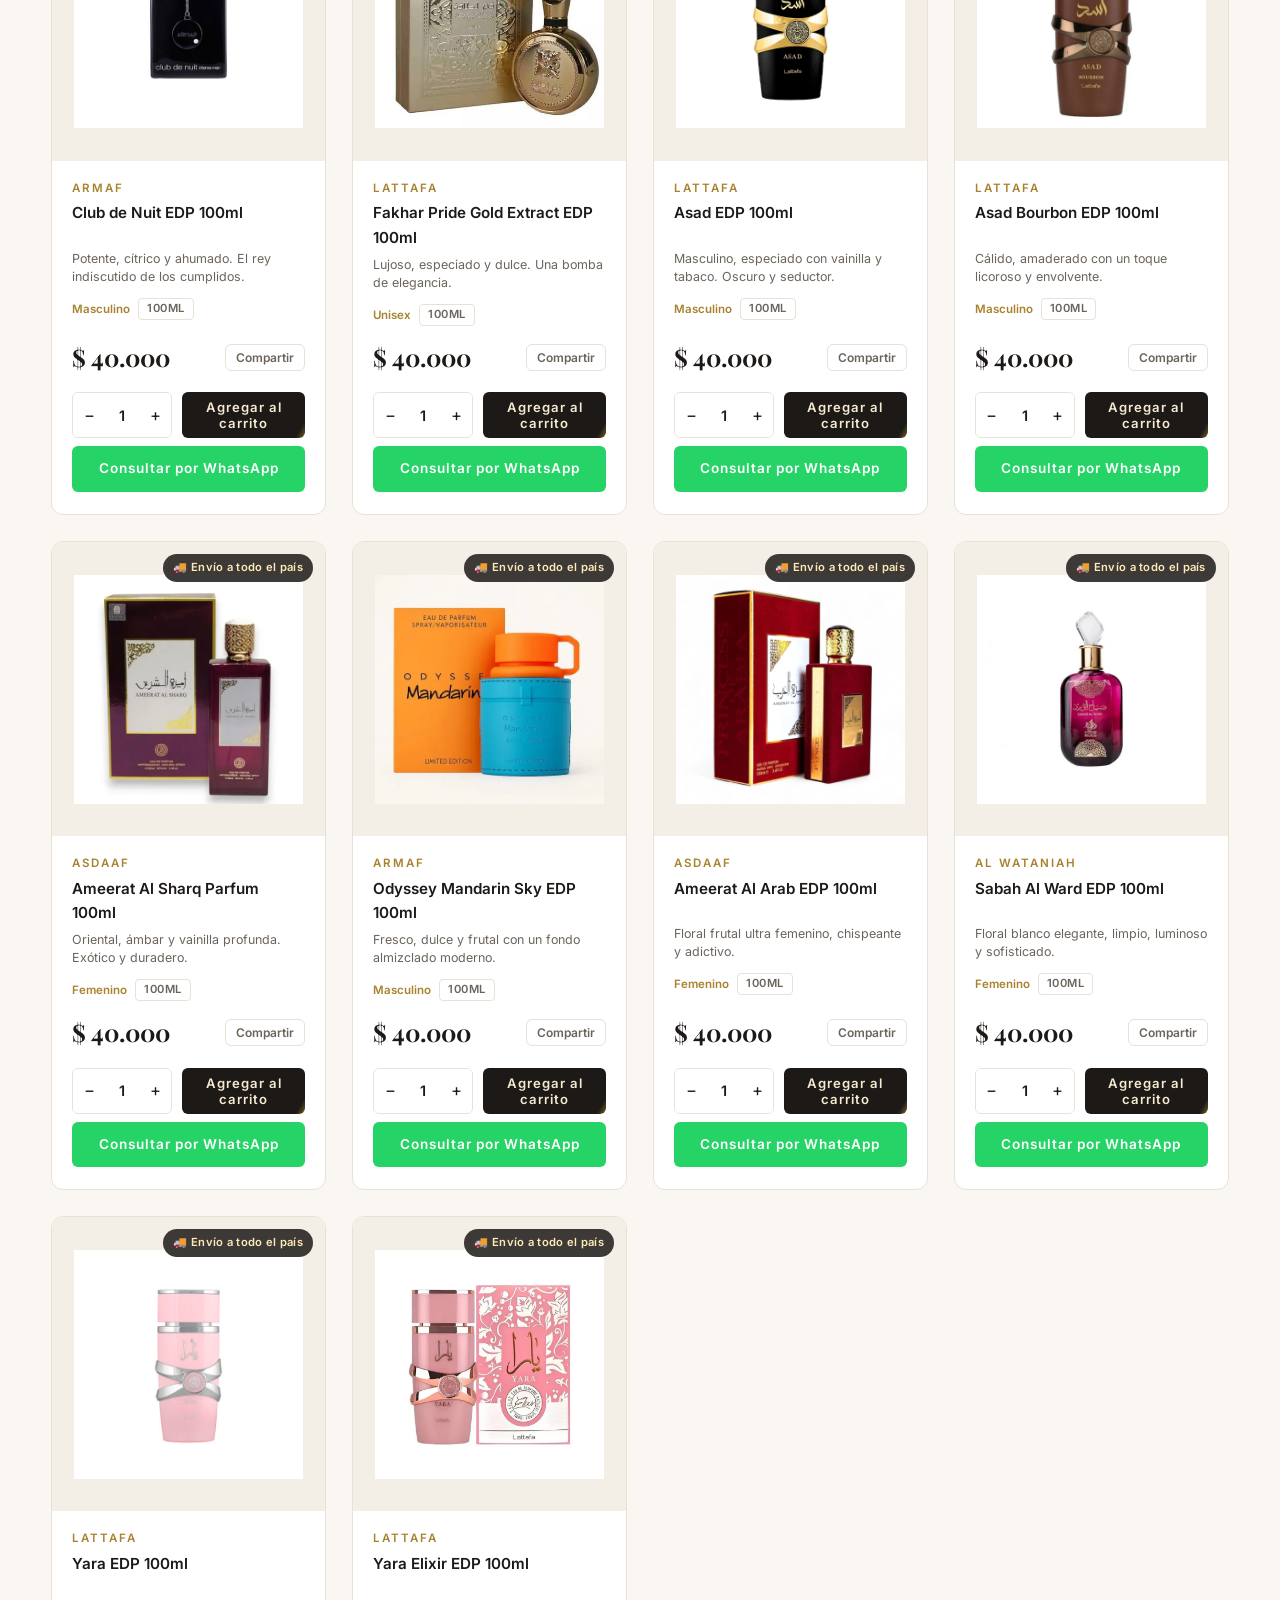
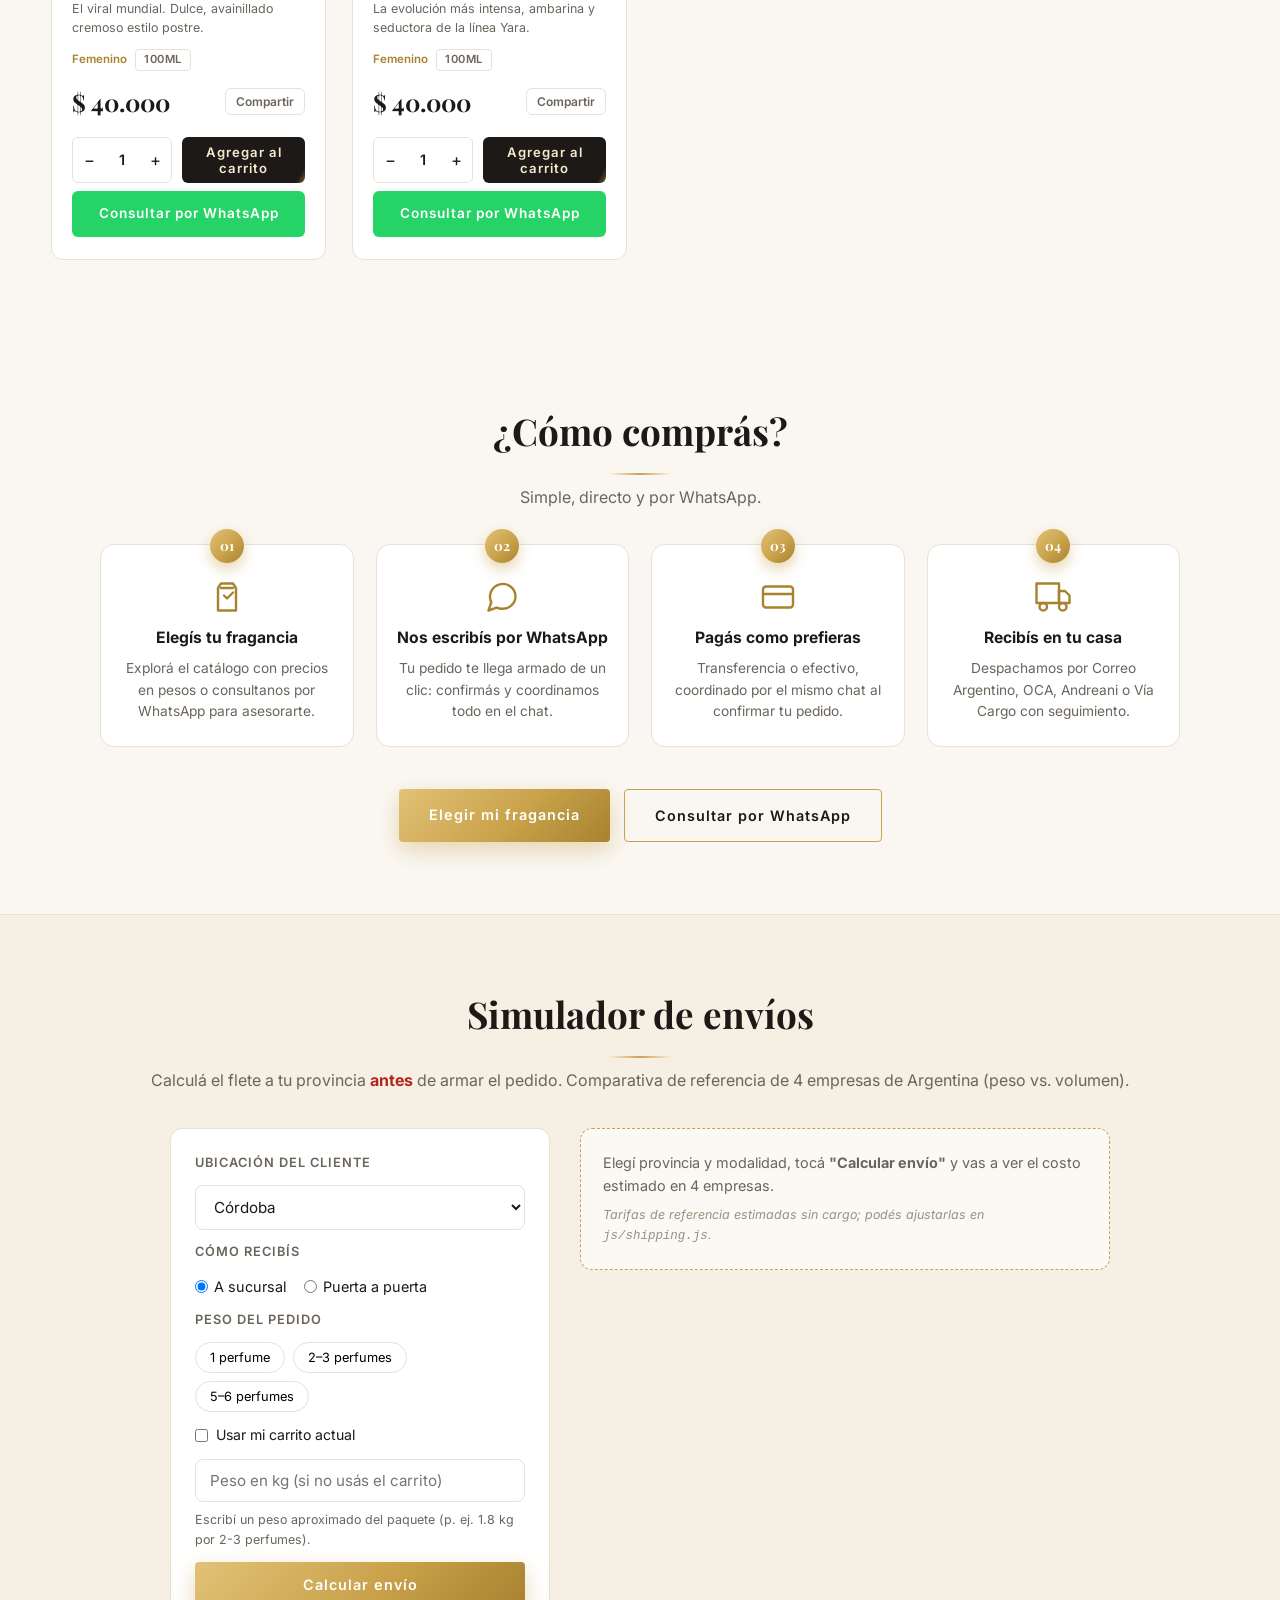
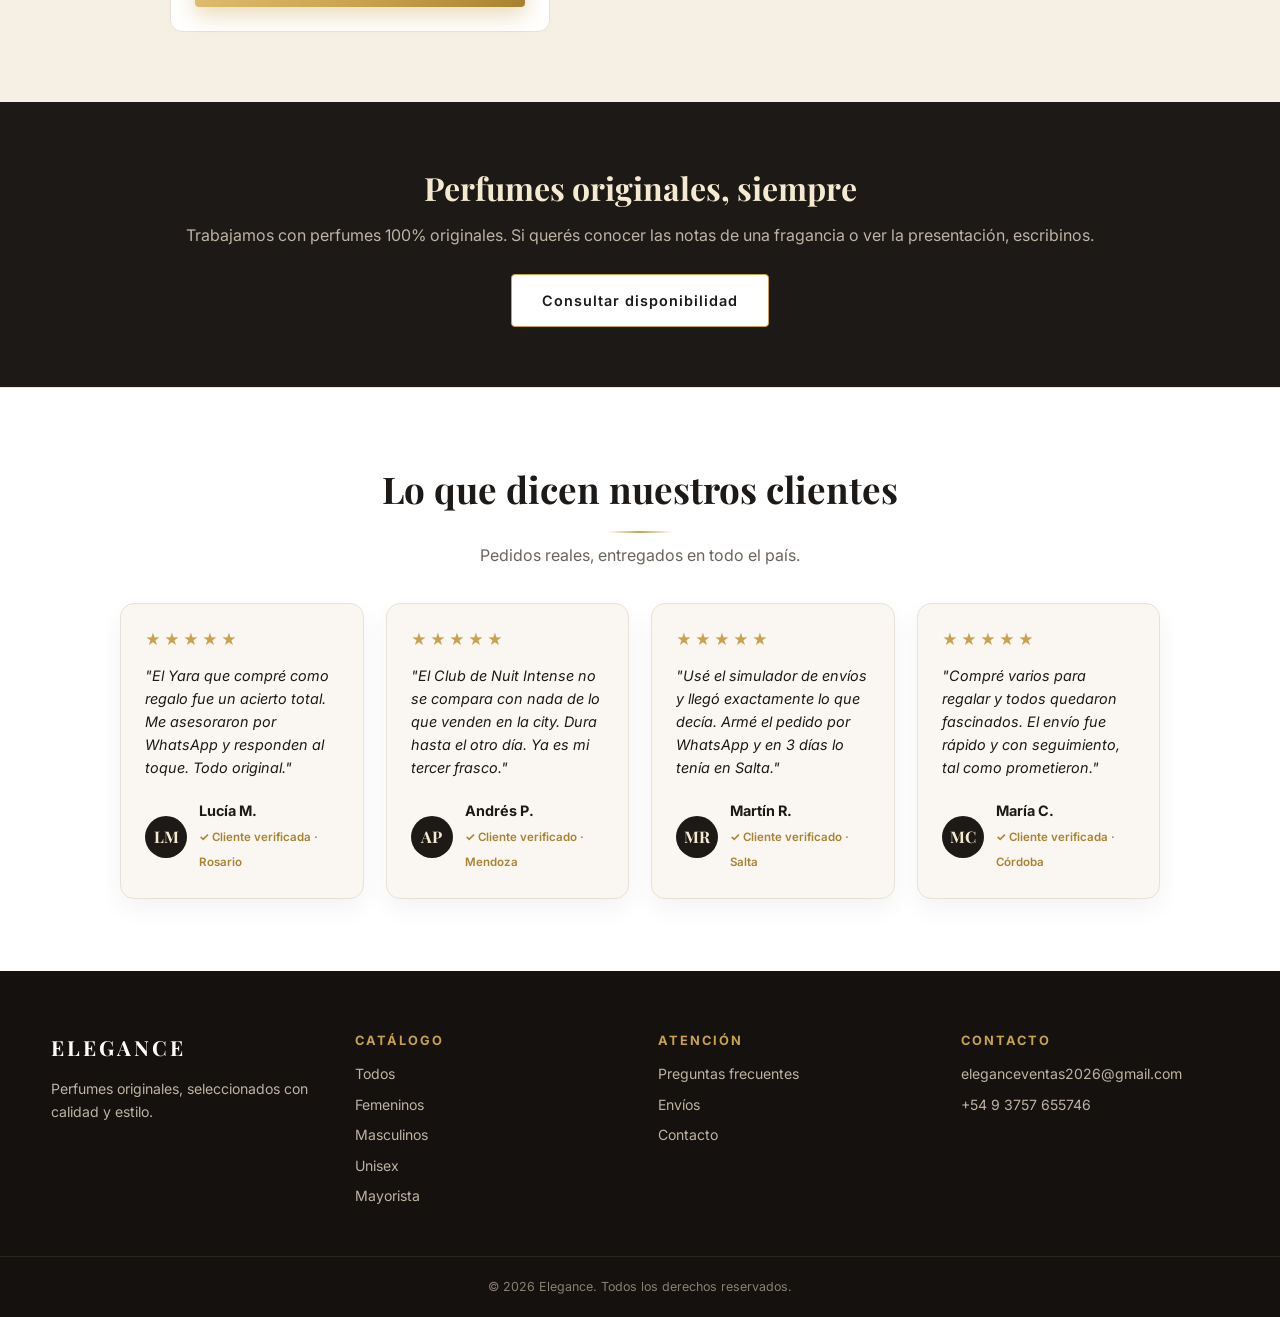
==== commit 14df4aa1: "Destacar Combos Mayoristas al inicio del catalogo con banner" ====
--- a/index.html
+++ b/index.html
@@ -141,6 +141,12 @@
             <option value="name">Nombre: A-Z</option>
           </select>
         </div>
+      </div>
+
+      <div class="combo-banner" id="comboBanner">
+        <span class="combo-banner-tag">&#9733; DESTACADO</span>
+        <strong>Combos Mayoristas &#8212; Precio Cerrado</strong>
+        <p>Pack 5: <b>$165.000</b> (&#36;33.000/u) &nbsp;&middot;&nbsp; Pack 10: <b>$300.000</b> (&#36;30.000/u) &nbsp;<a href="b2b/catalogo-mayorista.html">Ver lista mayorista &rarr;</a></p>
       </div>
 
       <div class="grid" id="grid"></div>
--- a/css/style.css
+++ b/css/style.css
@@ -256,6 +256,35 @@
   cursor: pointer;
 }
 
+/* ---------- Banner combos mayoristas (destacado) ---------- */
+.combo-banner {
+  display: flex;
+  flex-direction: column;
+  align-items: center;
+  gap: 4px;
+  text-align: center;
+  background: linear-gradient(135deg, #1c1a17, #2b241a);
+  border: 1px solid var(--gold);
+  border-radius: 12px;
+  padding: 14px 18px;
+  margin-bottom: 26px;
+  color: #f5ead0;
+}
+.combo-banner-tag {
+  background: linear-gradient(135deg, #e2c277 0%, var(--gold) 60%, var(--gold-dark) 100%);
+  color: #fff;
+  font-size: 0.65rem;
+  font-weight: 700;
+  letter-spacing: 1.5px;
+  padding: 4px 12px;
+  border-radius: 16px;
+}
+.combo-banner strong { font-family: var(--serif); font-size: 1.15rem; }
+.combo-banner p { font-size: 0.85rem; color: #d8cfc0; margin: 0; }
+.combo-banner b { color: #f0d78c; }
+.combo-banner a { color: var(--gold); font-weight: 600; }
+.combo-banner.hidden { display: none; }
+
 /* ---------- Grid ---------- */
 .grid {
   display: grid;
@@ -316,6 +345,7 @@
 .card-name { font-weight: 600; font-size: 0.95rem; margin-bottom: 6px; min-height: 2.8em; }
 .card-name a:hover { color: var(--gold-dark); }
 .card-tag { font-size: 0.72rem; color: var(--gold-dark); margin-bottom: 12px; font-weight: 600; }
+.card-pitch { font-size: 0.78rem; line-height: 1.45; color: var(--gray); margin-bottom: 12px; }
 .card-meta { display: flex; align-items: center; gap: 8px; margin-bottom: 12px; flex-wrap: wrap; }
 .card-meta .card-tag { margin-bottom: 0; }
 .card-size {
